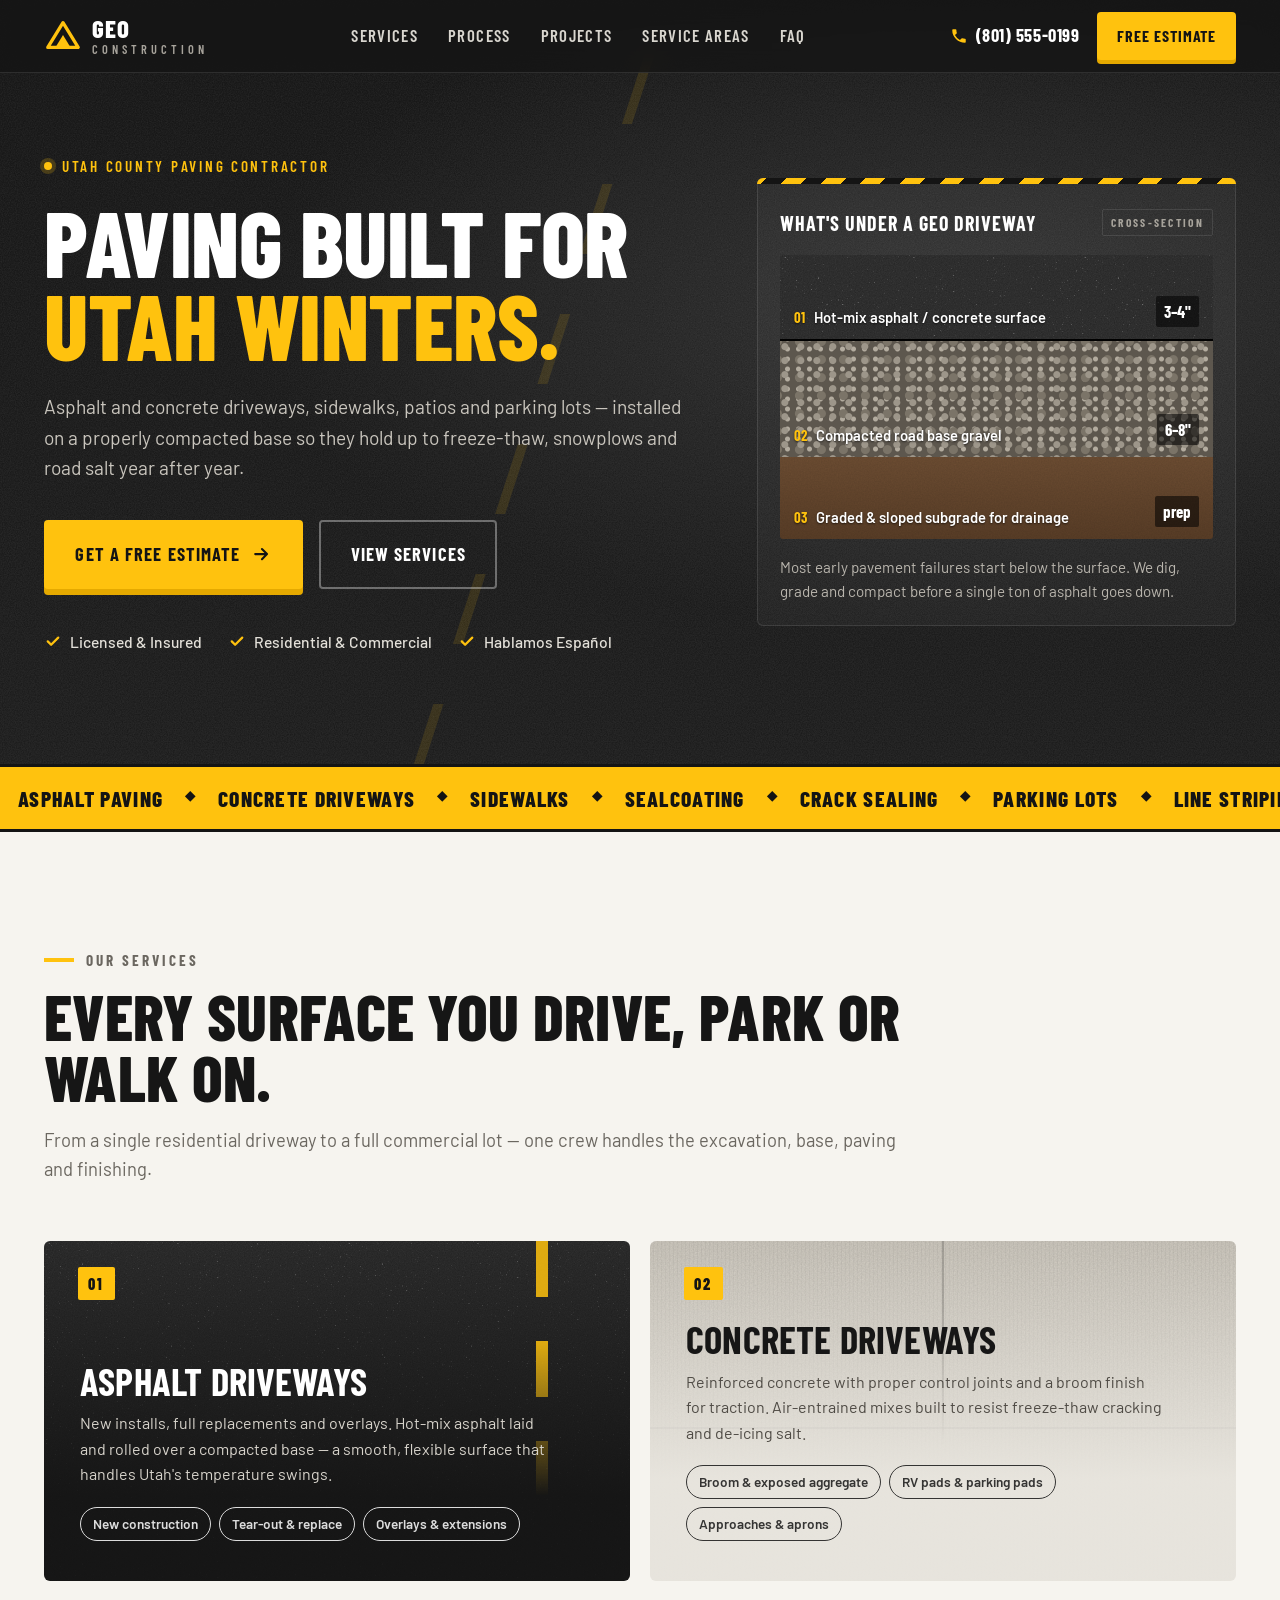
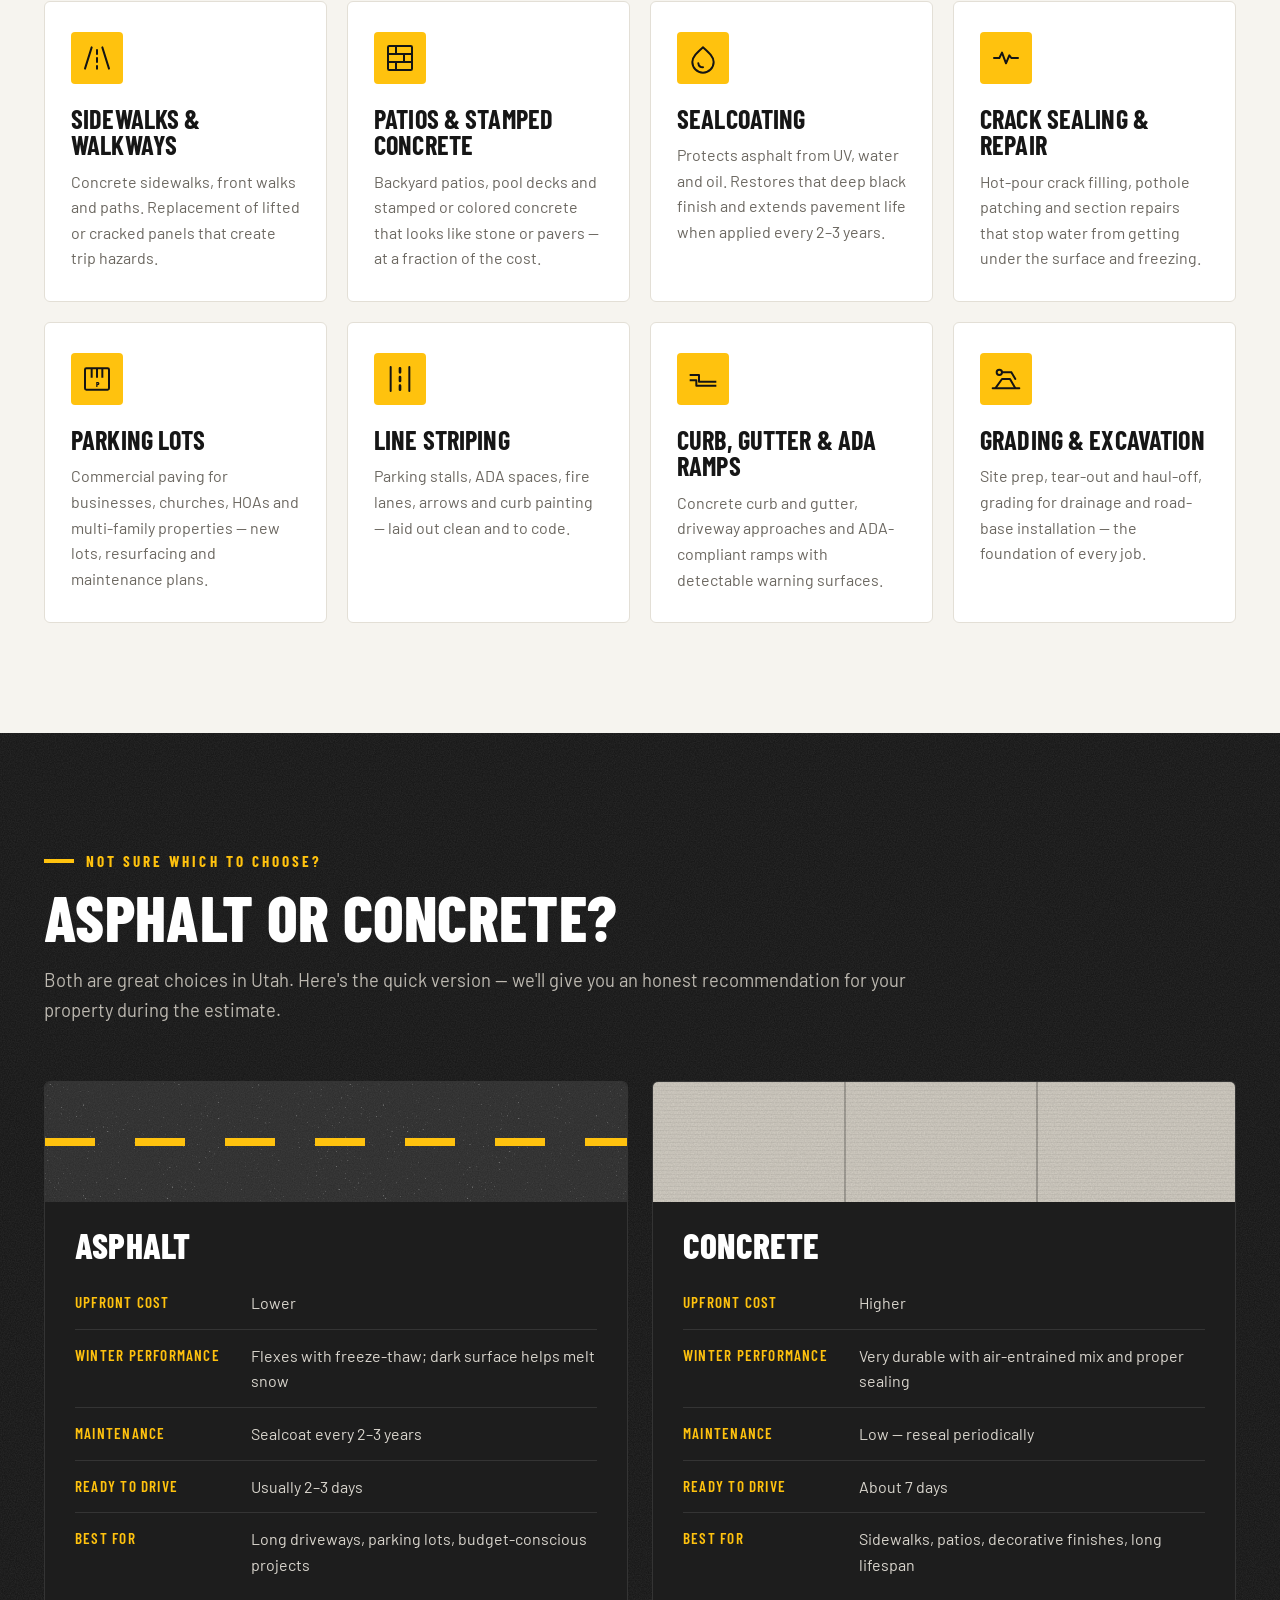
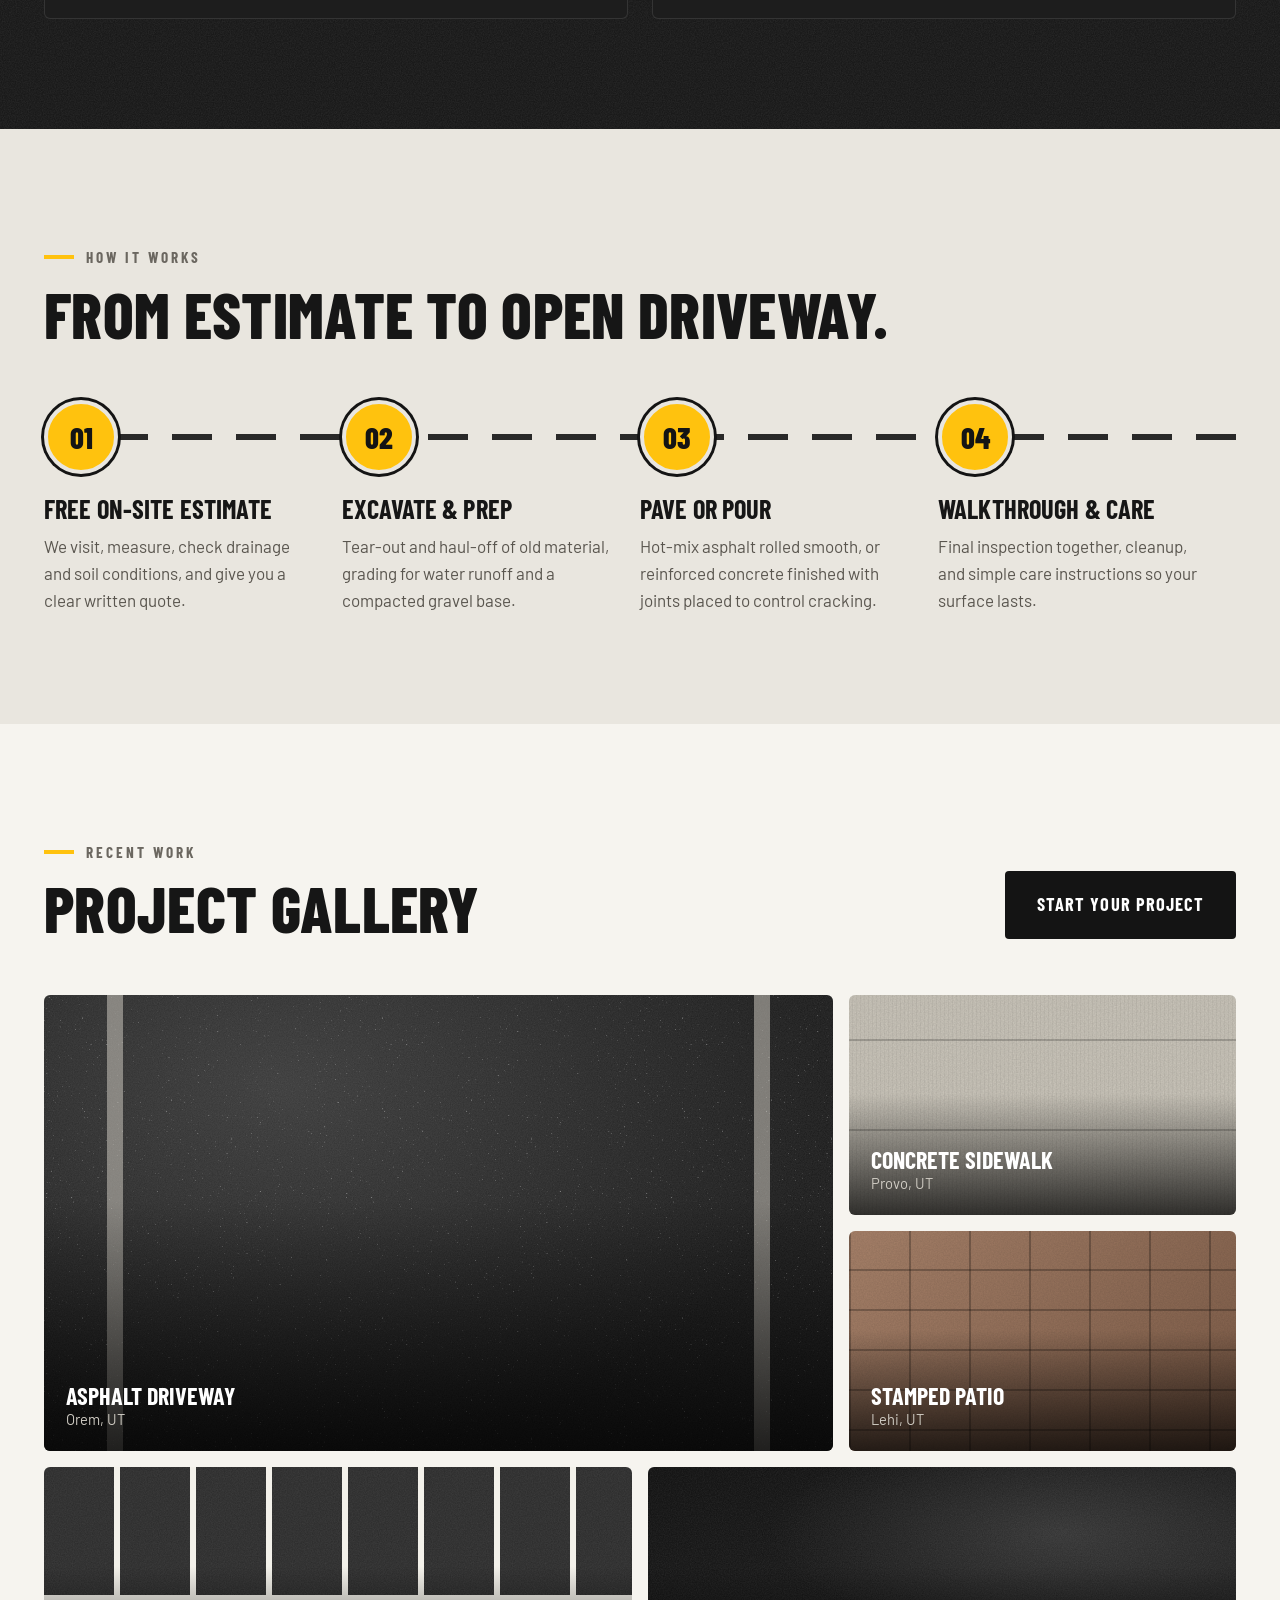
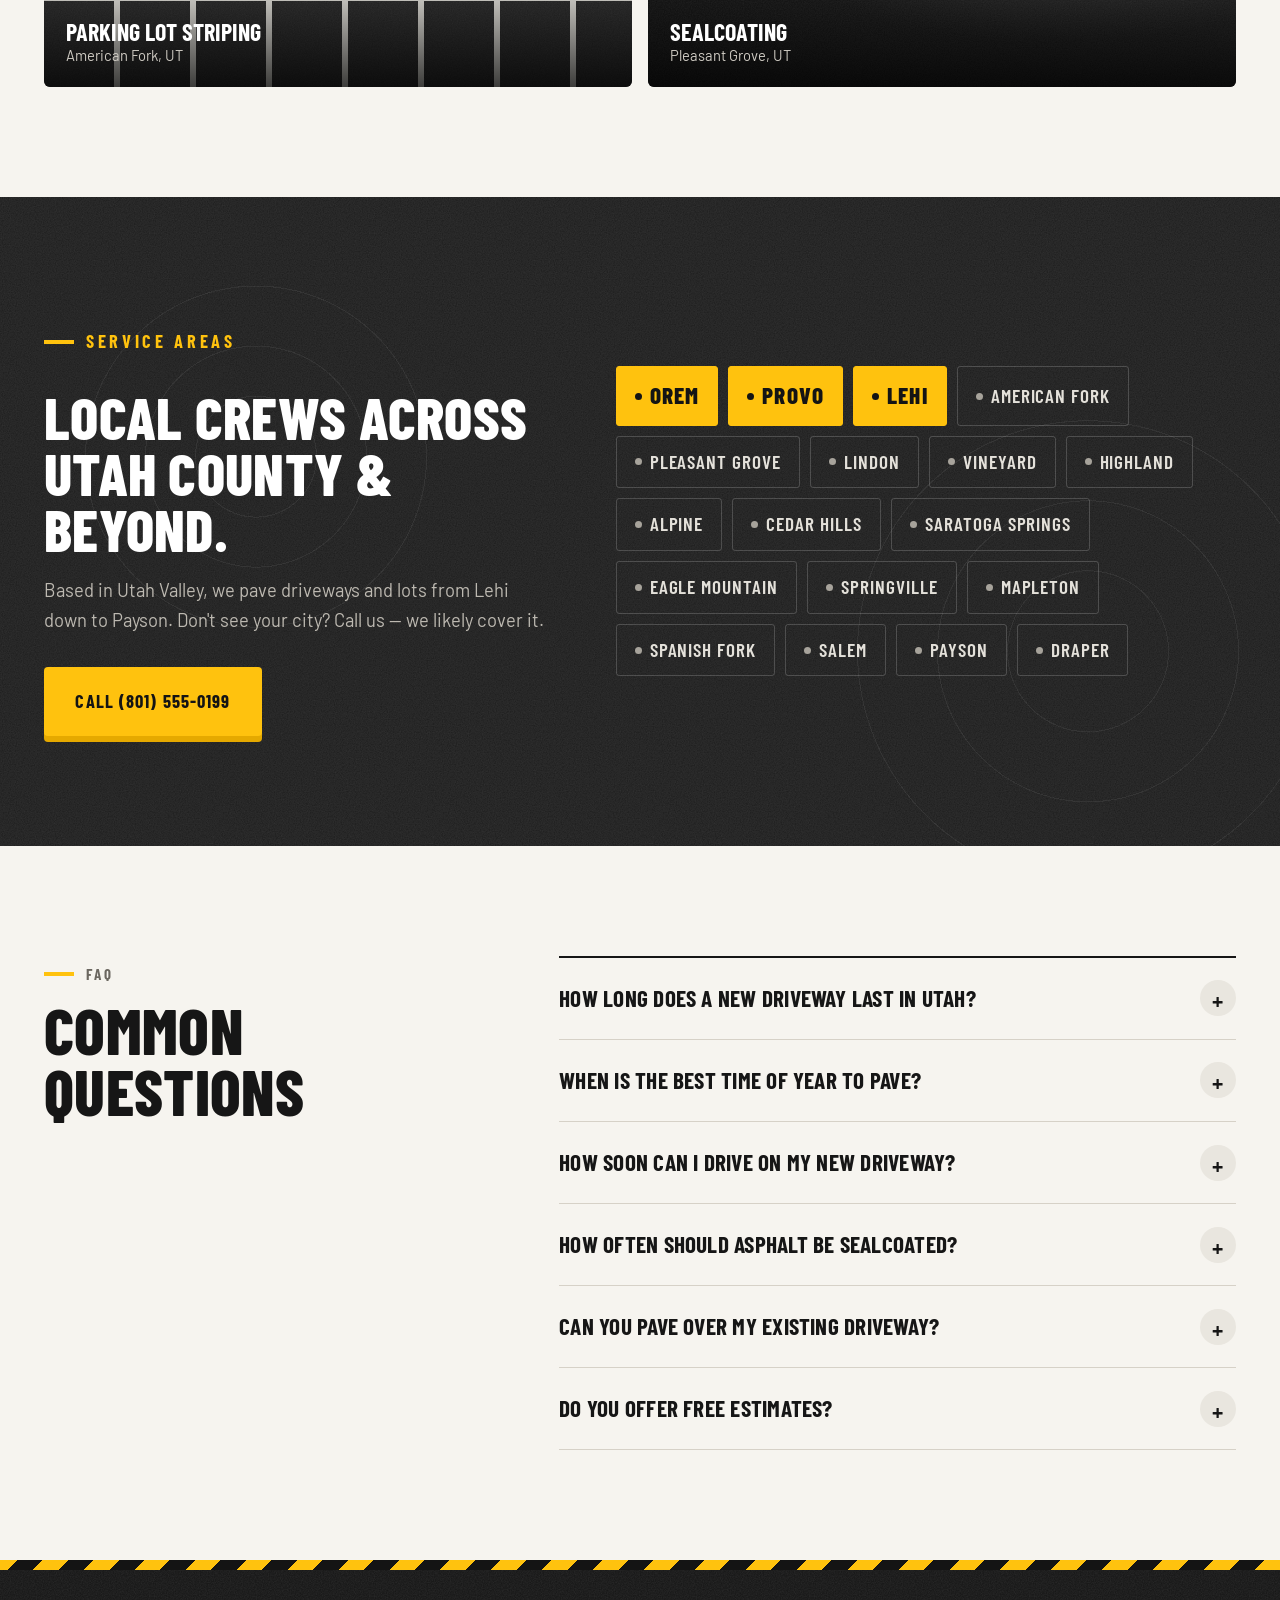
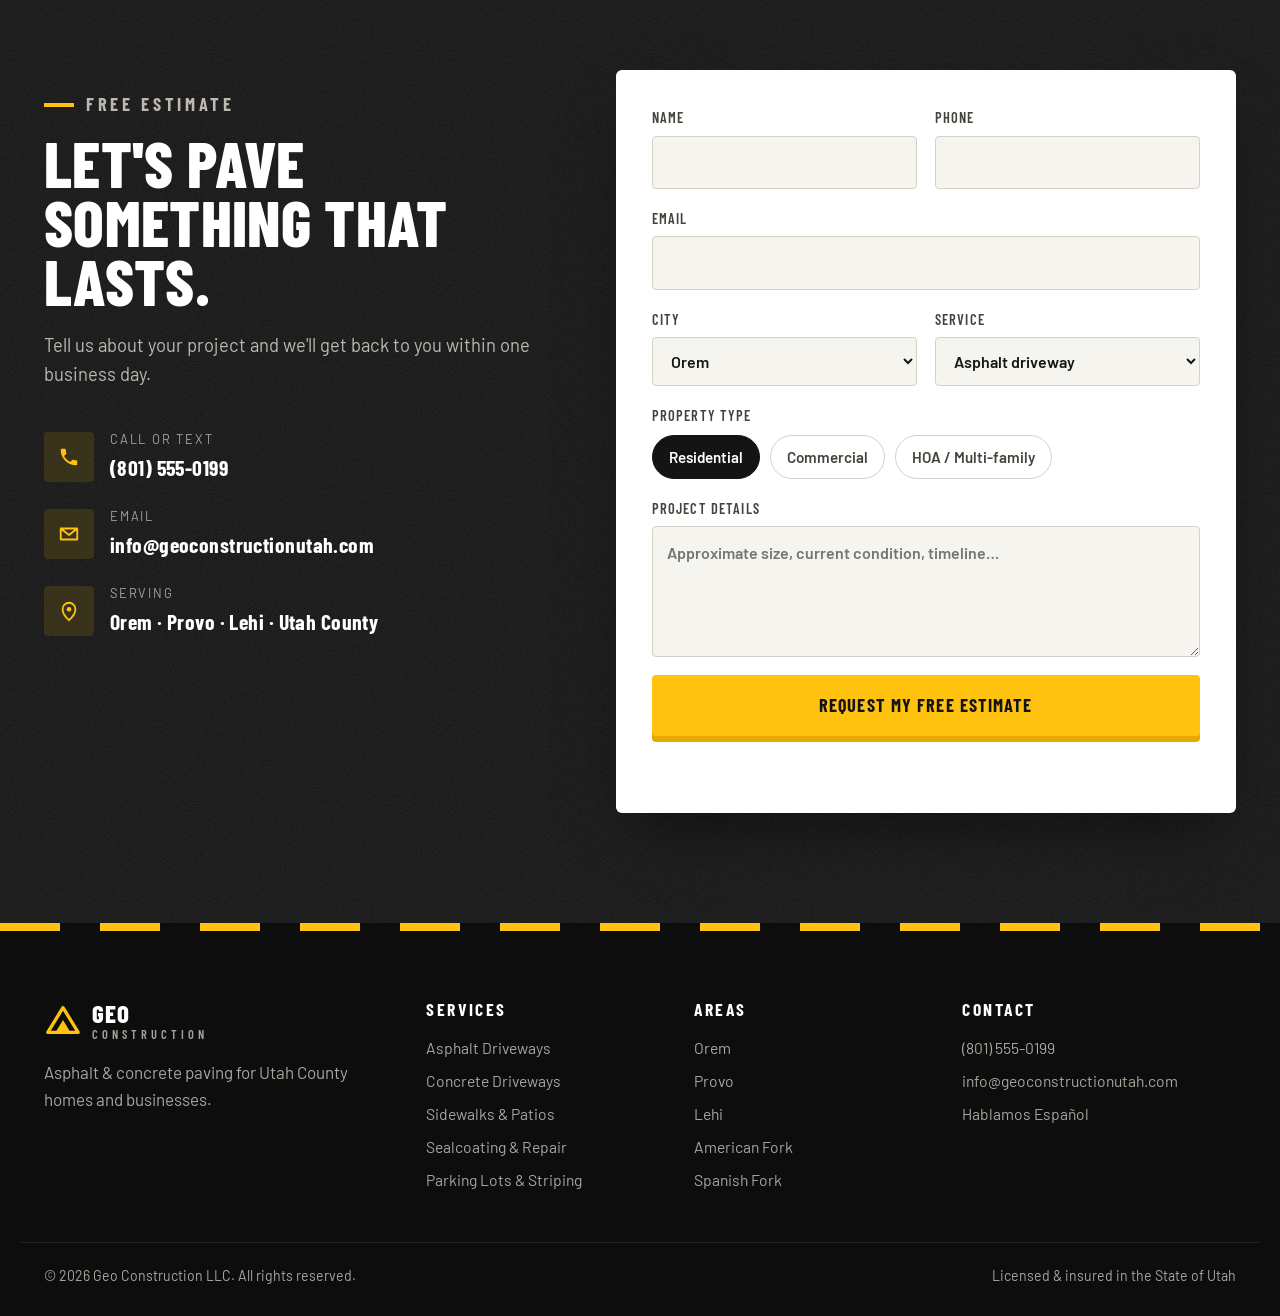
==== index.html @ 4426ba06 "Geo Construction LLC website Co-Authored-By: Claude Opus 5 <noreply@anthropic.com>" ====
<!DOCTYPE html>
<html lang="en">
<head>
  <meta charset="UTF-8">
  <meta name="viewport" content="width=device-width, initial-scale=1.0">
  <title>Geo Construction LLC | Asphalt & Concrete Paving in Orem, Provo & Lehi, Utah</title>
  <meta name="description" content="Geo Construction LLC — asphalt and concrete paving for driveways, sidewalks, patios, parking lots, sealcoating and repairs in Orem, Provo, Lehi and all of Utah County. Free estimates.">
  <link rel="preconnect" href="https://fonts.googleapis.com">
  <link rel="preconnect" href="https://fonts.gstatic.com" crossorigin>
  <link href="https://fonts.googleapis.com/css2?family=Barlow+Condensed:wght@600;700;800&family=Barlow:wght@400;500;600&display=swap" rel="stylesheet">
  <link rel="stylesheet" href="styles.css">
  <script type="application/ld+json">
  {
    "@context": "https://schema.org",
    "@type": "GeneralContractor",
    "name": "Geo Construction LLC",
    "description": "Asphalt and concrete paving contractor serving Utah County.",
    "telephone": "+1-801-555-0199",
    "areaServed": ["Orem, UT", "Provo, UT", "Lehi, UT", "American Fork, UT", "Pleasant Grove, UT", "Lindon, UT", "Springville, UT", "Spanish Fork, UT", "Saratoga Springs, UT", "Eagle Mountain, UT"],
    "address": { "@type": "PostalAddress", "addressRegion": "UT", "addressCountry": "US" }
  }
  </script>
</head>
<body>

  <!-- ============ HEADER ============ -->
  <header class="header" id="top">
    <div class="container header__inner">
      <a href="#top" class="logo" aria-label="Geo Construction LLC home">
        <span class="logo__mark" aria-hidden="true">
          <svg viewBox="0 0 40 40"><path d="M4 32 L20 6 L36 32 Z" fill="none" stroke="currentColor" stroke-width="3.5" stroke-linejoin="round"/><path d="M12 32 L20 19 L28 32" fill="currentColor"/></svg>
        </span>
        <span class="logo__text">GEO<span>CONSTRUCTION</span></span>
      </a>
      <nav class="nav" aria-label="Main">
        <ul class="nav__list" id="navList">
          <li><a href="#services">Services</a></li>
          <li><a href="#process">Process</a></li>
          <li><a href="#projects">Projects</a></li>
          <li><a href="#areas">Service Areas</a></li>
          <li><a href="#faq">FAQ</a></li>
        </ul>
      </nav>
      <div class="header__cta">
        <a href="tel:+18015550199" class="header__phone">
          <svg viewBox="0 0 24 24" aria-hidden="true"><path d="M6.6 10.8a15.1 15.1 0 0 0 6.6 6.6l2.2-2.2c.3-.3.7-.4 1-.2 1.1.4 2.3.6 3.6.6.6 0 1 .4 1 1V20c0 .6-.4 1-1 1A17 17 0 0 1 3 4c0-.6.4-1 1-1h3.5c.6 0 1 .4 1 1 0 1.3.2 2.5.6 3.6.1.3 0 .7-.2 1z" fill="currentColor"/></svg>
          (801) 555-0199
        </a>
        <a href="#quote" class="btn btn--yellow btn--sm">Free Estimate</a>
        <button class="nav__toggle" id="navToggle" aria-label="Open menu" aria-expanded="false"><span></span><span></span><span></span></button>
      </div>
    </div>
  </header>

  <main>
    <!-- ============ HERO ============ -->
    <section class="hero">
      <div class="hero__road" aria-hidden="true"><div class="hero__line"></div></div>
      <div class="container hero__inner">
        <div class="hero__copy">
          <p class="eyebrow"><span class="dot"></span> Utah County Paving Contractor</p>
          <h1 class="hero__title">Paving built for <span class="hl">Utah winters.</span></h1>
          <p class="hero__lead">Asphalt and concrete driveways, sidewalks, patios and parking lots — installed on a properly compacted base so they hold up to freeze-thaw, snowplows and road salt year after year.</p>
          <div class="hero__actions">
            <a href="#quote" class="btn btn--yellow">Get a Free Estimate
              <svg viewBox="0 0 24 24" aria-hidden="true"><path d="M5 12h14M13 6l6 6-6 6" fill="none" stroke="currentColor" stroke-width="2.5" stroke-linecap="round" stroke-linejoin="round"/></svg>
            </a>
            <a href="#services" class="btn btn--ghost">View Services</a>
          </div>
          <ul class="hero__badges">
            <li><svg viewBox="0 0 24 24" aria-hidden="true"><path d="M5 12.5l4.5 4.5L19 7.5" fill="none" stroke="currentColor" stroke-width="3" stroke-linecap="round" stroke-linejoin="round"/></svg>Licensed &amp; Insured</li>
            <li><svg viewBox="0 0 24 24" aria-hidden="true"><path d="M5 12.5l4.5 4.5L19 7.5" fill="none" stroke="currentColor" stroke-width="3" stroke-linecap="round" stroke-linejoin="round"/></svg>Residential &amp; Commercial</li>
            <li><svg viewBox="0 0 24 24" aria-hidden="true"><path d="M5 12.5l4.5 4.5L19 7.5" fill="none" stroke="currentColor" stroke-width="3" stroke-linecap="round" stroke-linejoin="round"/></svg>Hablamos Español</li>
          </ul>
        </div>

        <!-- Pavement cross-section -->
        <figure class="section-cut" aria-label="Cross-section of a properly built driveway">
          <figcaption class="section-cut__title">
            <span>What's under a Geo driveway</span>
            <span class="section-cut__tag">CROSS-SECTION</span>
          </figcaption>
          <div class="layers">
            <div class="layer layer--surface"><span class="layer__label"><b>01</b> Hot-mix asphalt / concrete surface</span><span class="layer__depth">3–4"</span></div>
            <div class="layer layer--base"><span class="layer__label"><b>02</b> Compacted road base gravel</span><span class="layer__depth">6–8"</span></div>
            <div class="layer layer--grade"><span class="layer__label"><b>03</b> Graded &amp; sloped subgrade for drainage</span><span class="layer__depth">prep</span></div>
          </div>
          <p class="section-cut__note">Most early pavement failures start below the surface. We dig, grade and compact before a single ton of asphalt goes down.</p>
        </figure>
      </div>
    </section>

    <!-- ============ HAZARD STRIP / MARQUEE ============ -->
    <div class="strip" aria-hidden="true">
      <div class="strip__track">
        <span>Asphalt Paving</span><i>◆</i><span>Concrete Driveways</span><i>◆</i><span>Sidewalks</span><i>◆</i><span>Sealcoating</span><i>◆</i><span>Crack Sealing</span><i>◆</i><span>Parking Lots</span><i>◆</i><span>Line Striping</span><i>◆</i><span>Curb &amp; Gutter</span><i>◆</i>
        <span>Asphalt Paving</span><i>◆</i><span>Concrete Driveways</span><i>◆</i><span>Sidewalks</span><i>◆</i><span>Sealcoating</span><i>◆</i><span>Crack Sealing</span><i>◆</i><span>Parking Lots</span><i>◆</i><span>Line Striping</span><i>◆</i><span>Curb &amp; Gutter</span><i>◆</i>
      </div>
    </div>

    <!-- ============ SERVICES ============ -->
    <section class="services" id="services">
      <div class="container">
        <div class="section-head">
          <p class="kicker">Our Services</p>
          <h2>Every surface you drive, park or walk on.</h2>
          <p class="section-head__sub">From a single residential driveway to a full commercial lot — one crew handles the excavation, base, paving and finishing.</p>
        </div>

        <div class="svc-grid">
          <article class="svc svc--feature svc--asphalt reveal">
            <div class="svc__num">01</div>
            <h3>Asphalt Driveways</h3>
            <p>New installs, full replacements and overlays. Hot-mix asphalt laid and rolled over a compacted base — a smooth, flexible surface that handles Utah's temperature swings.</p>
            <ul class="svc__list"><li>New construction</li><li>Tear-out &amp; replace</li><li>Overlays &amp; extensions</li></ul>
          </article>

          <article class="svc svc--feature svc--concrete reveal">
            <div class="svc__num">02</div>
            <h3>Concrete Driveways</h3>
            <p>Reinforced concrete with proper control joints and a broom finish for traction. Air-entrained mixes built to resist freeze-thaw cracking and de-icing salt.</p>
            <ul class="svc__list"><li>Broom &amp; exposed aggregate</li><li>RV pads &amp; parking pads</li><li>Approaches &amp; aprons</li></ul>
          </article>

          <article class="svc reveal">
            <div class="svc__icon"><svg viewBox="0 0 48 48" aria-hidden="true"><path d="M6 40 L16 8 M42 40 L32 8 M24 12v6 M24 24v6 M24 36v4" fill="none" stroke="currentColor" stroke-width="3" stroke-linecap="round"/></svg></div>
            <h3>Sidewalks &amp; Walkways</h3>
            <p>Concrete sidewalks, front walks and paths. Replacement of lifted or cracked panels that create trip hazards.</p>
          </article>

          <article class="svc reveal">
            <div class="svc__icon"><svg viewBox="0 0 48 48" aria-hidden="true"><rect x="6" y="6" width="36" height="36" rx="2" fill="none" stroke="currentColor" stroke-width="3"/><path d="M6 18h36M6 30h36M18 6v12M30 18v12M18 30v12" fill="none" stroke="currentColor" stroke-width="3"/></svg></div>
            <h3>Patios &amp; Stamped Concrete</h3>
            <p>Backyard patios, pool decks and stamped or colored concrete that looks like stone or pavers — at a fraction of the cost.</p>
          </article>

          <article class="svc reveal">
            <div class="svc__icon"><svg viewBox="0 0 48 48" aria-hidden="true"><path d="M8 30c0-8 7-14 16-22 9 8 16 14 16 22a16 16 0 0 1-32 0z" fill="none" stroke="currentColor" stroke-width="3" stroke-linejoin="round"/><path d="M17 32a7 7 0 0 0 7 6" fill="none" stroke="currentColor" stroke-width="3" stroke-linecap="round"/></svg></div>
            <h3>Sealcoating</h3>
            <p>Protects asphalt from UV, water and oil. Restores that deep black finish and extends pavement life when applied every 2–3 years.</p>
          </article>

          <article class="svc reveal">
            <div class="svc__icon"><svg viewBox="0 0 48 48" aria-hidden="true"><path d="M6 24h8l4-8 6 16 5-12 3 4h10" fill="none" stroke="currentColor" stroke-width="3" stroke-linecap="round" stroke-linejoin="round"/></svg></div>
            <h3>Crack Sealing &amp; Repair</h3>
            <p>Hot-pour crack filling, pothole patching and section repairs that stop water from getting under the surface and freezing.</p>
          </article>

          <article class="svc reveal">
            <div class="svc__icon"><svg viewBox="0 0 48 48" aria-hidden="true"><rect x="6" y="8" width="36" height="32" rx="2" fill="none" stroke="currentColor" stroke-width="3"/><path d="M16 8v14M24 8v14M32 8v14" fill="none" stroke="currentColor" stroke-width="3"/><text x="24" y="36" text-anchor="middle" font-size="11" font-weight="800" fill="currentColor" font-family="Barlow Condensed, sans-serif">P</text></svg></div>
            <h3>Parking Lots</h3>
            <p>Commercial paving for businesses, churches, HOAs and multi-family properties — new lots, resurfacing and maintenance plans.</p>
          </article>

          <article class="svc reveal">
            <div class="svc__icon"><svg viewBox="0 0 48 48" aria-hidden="true"><path d="M10 6v36M38 6v36" fill="none" stroke="currentColor" stroke-width="3" stroke-linecap="round"/><path d="M24 8v6M24 21v6M24 34v6" fill="none" stroke="currentColor" stroke-width="4" stroke-linecap="round"/></svg></div>
            <h3>Line Striping</h3>
            <p>Parking stalls, ADA spaces, fire lanes, arrows and curb painting — laid out clean and to code.</p>
          </article>

          <article class="svc reveal">
            <div class="svc__icon"><svg viewBox="0 0 48 48" aria-hidden="true"><path d="M4 18h14v10h26" fill="none" stroke="currentColor" stroke-width="3" stroke-linejoin="round"/><path d="M4 26h10v8h30" fill="none" stroke="currentColor" stroke-width="3" stroke-linejoin="round"/></svg></div>
            <h3>Curb, Gutter &amp; ADA Ramps</h3>
            <p>Concrete curb and gutter, driveway approaches and ADA-compliant ramps with detectable warning surfaces.</p>
          </article>

          <article class="svc reveal">
            <div class="svc__icon"><svg viewBox="0 0 48 48" aria-hidden="true"><path d="M4 38h40" fill="none" stroke="currentColor" stroke-width="3" stroke-linecap="round"/><path d="M8 38l10-14h12l8 14" fill="none" stroke="currentColor" stroke-width="3" stroke-linejoin="round"/><circle cx="14" cy="14" r="4" fill="none" stroke="currentColor" stroke-width="3"/><path d="M18 14h14l6 10" fill="none" stroke="currentColor" stroke-width="3" stroke-linecap="round"/></svg></div>
            <h3>Grading &amp; Excavation</h3>
            <p>Site prep, tear-out and haul-off, grading for drainage and road-base installation — the foundation of every job.</p>
          </article>
        </div>
      </div>
    </section>

    <!-- ============ ASPHALT VS CONCRETE ============ -->
    <section class="compare">
      <div class="container">
        <div class="section-head section-head--light">
          <p class="kicker">Not sure which to choose?</p>
          <h2>Asphalt or concrete?</h2>
          <p class="section-head__sub">Both are great choices in Utah. Here's the quick version — we'll give you an honest recommendation for your property during the estimate.</p>
        </div>
        <div class="compare__grid">
          <div class="compare__card compare__card--asphalt reveal">
            <div class="compare__swatch"></div>
            <h3>Asphalt</h3>
            <dl>
              <div><dt>Upfront cost</dt><dd>Lower</dd></div>
              <div><dt>Winter performance</dt><dd>Flexes with freeze-thaw; dark surface helps melt snow</dd></div>
              <div><dt>Maintenance</dt><dd>Sealcoat every 2–3 years</dd></div>
              <div><dt>Ready to drive</dt><dd>Usually 2–3 days</dd></div>
              <div><dt>Best for</dt><dd>Long driveways, parking lots, budget-conscious projects</dd></div>
            </dl>
          </div>
          <div class="compare__card compare__card--concrete reveal">
            <div class="compare__swatch"></div>
            <h3>Concrete</h3>
            <dl>
              <div><dt>Upfront cost</dt><dd>Higher</dd></div>
              <div><dt>Winter performance</dt><dd>Very durable with air-entrained mix and proper sealing</dd></div>
              <div><dt>Maintenance</dt><dd>Low — reseal periodically</dd></div>
              <div><dt>Ready to drive</dt><dd>About 7 days</dd></div>
              <div><dt>Best for</dt><dd>Sidewalks, patios, decorative finishes, long lifespan</dd></div>
            </dl>
          </div>
        </div>
      </div>
    </section>

    <!-- ============ PROCESS ============ -->
    <section class="process" id="process">
      <div class="container">
        <div class="section-head">
          <p class="kicker">How it works</p>
          <h2>From estimate to open driveway.</h2>
        </div>
        <ol class="steps">
          <li class="step reveal">
            <span class="step__n">01</span>
            <h3>Free On-Site Estimate</h3>
            <p>We visit, measure, check drainage and soil conditions, and give you a clear written quote.</p>
          </li>
          <li class="step reveal">
            <span class="step__n">02</span>
            <h3>Excavate &amp; Prep</h3>
            <p>Tear-out and haul-off of old material, grading for water runoff and a compacted gravel base.</p>
          </li>
          <li class="step reveal">
            <span class="step__n">03</span>
            <h3>Pave or Pour</h3>
            <p>Hot-mix asphalt rolled smooth, or reinforced concrete finished with joints placed to control cracking.</p>
          </li>
          <li class="step reveal">
            <span class="step__n">04</span>
            <h3>Walkthrough &amp; Care</h3>
            <p>Final inspection together, cleanup, and simple care instructions so your surface lasts.</p>
          </li>
        </ol>
      </div>
    </section>

    <!-- ============ PROJECTS ============ -->
    <section class="projects" id="projects">
      <div class="container">
        <div class="section-head section-head--row">
          <div>
            <p class="kicker">Recent work</p>
            <h2>Project gallery</h2>
          </div>
          <a href="#quote" class="btn btn--dark">Start your project</a>
        </div>
        <!-- Replace each .tile background with a real project photo: style="background-image:url('img/project-1.jpg')" -->
        <div class="gallery">
          <figure class="tile tile--a reveal"><figcaption><span>Asphalt Driveway</span>Orem, UT</figcaption></figure>
          <figure class="tile tile--b reveal"><figcaption><span>Concrete Sidewalk</span>Provo, UT</figcaption></figure>
          <figure class="tile tile--c reveal"><figcaption><span>Stamped Patio</span>Lehi, UT</figcaption></figure>
          <figure class="tile tile--d reveal"><figcaption><span>Parking Lot Striping</span>American Fork, UT</figcaption></figure>
          <figure class="tile tile--e reveal"><figcaption><span>Sealcoating</span>Pleasant Grove, UT</figcaption></figure>
        </div>
      </div>
    </section>

    <!-- ============ SERVICE AREAS ============ -->
    <section class="areas" id="areas">
      <div class="container areas__inner">
        <div class="areas__copy">
          <p class="kicker">Service Areas</p>
          <h2>Local crews across Utah County &amp; beyond.</h2>
          <p>Based in Utah Valley, we pave driveways and lots from Lehi down to Payson. Don't see your city? Call us — we likely cover it.</p>
          <a href="tel:+18015550199" class="btn btn--yellow">Call (801) 555-0199</a>
        </div>
        <ul class="areas__list">
          <li class="is-main">Orem</li>
          <li class="is-main">Provo</li>
          <li class="is-main">Lehi</li>
          <li>American Fork</li>
          <li>Pleasant Grove</li>
          <li>Lindon</li>
          <li>Vineyard</li>
          <li>Highland</li>
          <li>Alpine</li>
          <li>Cedar Hills</li>
          <li>Saratoga Springs</li>
          <li>Eagle Mountain</li>
          <li>Springville</li>
          <li>Mapleton</li>
          <li>Spanish Fork</li>
          <li>Salem</li>
          <li>Payson</li>
          <li>Draper</li>
        </ul>
      </div>
    </section>

    <!-- ============ FAQ ============ -->
    <section class="faq" id="faq">
      <div class="container faq__inner">
        <div class="section-head">
          <p class="kicker">FAQ</p>
          <h2>Common questions</h2>
        </div>
        <div class="faq__list">
          <details class="qa">
            <summary>How long does a new driveway last in Utah?</summary>
            <p>With a properly compacted base and regular maintenance, an asphalt driveway typically lasts 15–20+ years and a concrete driveway 25–30+ years. Drainage and base prep make the biggest difference.</p>
          </details>
          <details class="qa">
            <summary>When is the best time of year to pave?</summary>
            <p>Asphalt and concrete are best installed when temperatures are consistently above about 50°F — generally spring through fall in Utah County. Repairs and estimates can be scheduled year-round.</p>
          </details>
          <details class="qa">
            <summary>How soon can I drive on my new driveway?</summary>
            <p>Asphalt is usually ready for cars in 2–3 days (longer in hot weather). Concrete needs about 7 days before vehicle traffic; foot traffic is fine after 24–48 hours.</p>
          </details>
          <details class="qa">
            <summary>How often should asphalt be sealcoated?</summary>
            <p>Every 2–3 years. Wait at least 6–12 months after a new install so the asphalt can cure, then sealcoat to protect it from UV, water and oil.</p>
          </details>
          <details class="qa">
            <summary>Can you pave over my existing driveway?</summary>
            <p>Sometimes. If the base is solid and damage is only on the surface, an overlay can save money. If there's heaving, sinking or widespread cracking, a full tear-out and replacement is the right call — we'll tell you honestly which one you need.</p>
          </details>
          <details class="qa">
            <summary>Do you offer free estimates?</summary>
            <p>Yes. We come to your property, measure the area and give you a written estimate at no cost. ¡También atendemos en español!</p>
          </details>
        </div>
      </div>
    </section>

    <!-- ============ QUOTE ============ -->
    <section class="quote" id="quote">
      <div class="container quote__inner">
        <div class="quote__copy">
          <p class="kicker kicker--yellow">Free Estimate</p>
          <h2>Let's pave something that lasts.</h2>
          <p>Tell us about your project and we'll get back to you within one business day.</p>
          <ul class="contact">
            <li>
              <span class="contact__ico"><svg viewBox="0 0 24 24" aria-hidden="true"><path d="M6.6 10.8a15.1 15.1 0 0 0 6.6 6.6l2.2-2.2c.3-.3.7-.4 1-.2 1.1.4 2.3.6 3.6.6.6 0 1 .4 1 1V20c0 .6-.4 1-1 1A17 17 0 0 1 3 4c0-.6.4-1 1-1h3.5c.6 0 1 .4 1 1 0 1.3.2 2.5.6 3.6.1.3 0 .7-.2 1z" fill="currentColor"/></svg></span>
              <div><small>Call or text</small><a href="tel:+18015550199">(801) 555-0199</a></div>
            </li>
            <li>
              <span class="contact__ico"><svg viewBox="0 0 24 24" aria-hidden="true"><path d="M3 6h18v12H3z M3 6l9 7 9-7" fill="none" stroke="currentColor" stroke-width="2" stroke-linejoin="round"/></svg></span>
              <div><small>Email</small><a href="mailto:info@geoconstructionutah.com">info@geoconstructionutah.com</a></div>
            </li>
            <li>
              <span class="contact__ico"><svg viewBox="0 0 24 24" aria-hidden="true"><path d="M12 22s7-6.2 7-12a7 7 0 0 0-14 0c0 5.8 7 12 7 12z" fill="none" stroke="currentColor" stroke-width="2"/><circle cx="12" cy="10" r="2.5" fill="currentColor"/></svg></span>
              <div><small>Serving</small><span>Orem · Provo · Lehi · Utah County</span></div>
            </li>
          </ul>
        </div>

        <form class="form" id="quoteForm" novalidate>
          <div class="form__row">
            <label>Name<input type="text" name="name" required autocomplete="name"></label>
            <label>Phone<input type="tel" name="phone" required autocomplete="tel"></label>
          </div>
          <label>Email<input type="email" name="email" autocomplete="email"></label>
          <div class="form__row">
            <label>City
              <select name="city">
                <option>Orem</option><option>Provo</option><option>Lehi</option><option>American Fork</option><option>Pleasant Grove</option><option>Springville</option><option>Spanish Fork</option><option>Saratoga Springs</option><option>Other</option>
              </select>
            </label>
            <label>Service
              <select name="service">
                <option>Asphalt driveway</option><option>Concrete driveway</option><option>Sidewalk / walkway</option><option>Patio / stamped concrete</option><option>Sealcoating</option><option>Crack sealing / repair</option><option>Parking lot</option><option>Line striping</option><option>Curb &amp; gutter</option><option>Other</option>
              </select>
            </label>
          </div>
          <fieldset class="chips">
            <legend>Property type</legend>
            <label class="chip"><input type="radio" name="type" value="Residential" checked><span>Residential</span></label>
            <label class="chip"><input type="radio" name="type" value="Commercial"><span>Commercial</span></label>
            <label class="chip"><input type="radio" name="type" value="HOA / Multi-family"><span>HOA / Multi-family</span></label>
          </fieldset>
          <label>Project details<textarea name="details" rows="4" placeholder="Approximate size, current condition, timeline…"></textarea></label>
          <button type="submit" class="btn btn--yellow btn--block">Request My Free Estimate</button>
          <p class="form__status" id="formStatus" role="status" aria-live="polite"></p>
        </form>
      </div>
    </section>
  </main>

  <!-- ============ FOOTER ============ -->
  <footer class="footer">
    <div class="footer__stripe" aria-hidden="true"></div>
    <div class="container footer__inner">
      <div>
        <a href="#top" class="logo logo--footer">
          <span class="logo__mark" aria-hidden="true"><svg viewBox="0 0 40 40"><path d="M4 32 L20 6 L36 32 Z" fill="none" stroke="currentColor" stroke-width="3.5" stroke-linejoin="round"/><path d="M12 32 L20 19 L28 32" fill="currentColor"/></svg></span>
          <span class="logo__text">GEO<span>CONSTRUCTION</span></span>
        </a>
        <p class="footer__tag">Asphalt &amp; concrete paving for Utah County homes and businesses.</p>
      </div>
      <div>
        <h4>Services</h4>
        <ul><li>Asphalt Driveways</li><li>Concrete Driveways</li><li>Sidewalks &amp; Patios</li><li>Sealcoating &amp; Repair</li><li>Parking Lots &amp; Striping</li></ul>
      </div>
      <div>
        <h4>Areas</h4>
        <ul><li>Orem</li><li>Provo</li><li>Lehi</li><li>American Fork</li><li>Spanish Fork</li></ul>
      </div>
      <div>
        <h4>Contact</h4>
        <ul><li><a href="tel:+18015550199">(801) 555-0199</a></li><li><a href="mailto:info@geoconstructionutah.com">info@geoconstructionutah.com</a></li><li>Hablamos Español</li></ul>
      </div>
    </div>
    <div class="container footer__bottom">
      <span>© <span id="year"></span> Geo Construction LLC. All rights reserved.</span>
      <span>Licensed &amp; insured in the State of Utah</span>
    </div>
  </footer>

  <a href="tel:+18015550199" class="call-fab" aria-label="Call Geo Construction">
    <svg viewBox="0 0 24 24" aria-hidden="true"><path d="M6.6 10.8a15.1 15.1 0 0 0 6.6 6.6l2.2-2.2c.3-.3.7-.4 1-.2 1.1.4 2.3.6 3.6.6.6 0 1 .4 1 1V20c0 .6-.4 1-1 1A17 17 0 0 1 3 4c0-.6.4-1 1-1h3.5c.6 0 1 .4 1 1 0 1.3.2 2.5.6 3.6.1.3 0 .7-.2 1z" fill="currentColor"/></svg>
  </a>

  <script src="script.js"></script>
</body>
</html>
---- styles.css ----
/* =========================================================
   Geo Construction LLC — styles
   Palette: asphalt black, road-marking yellow, concrete gray
   ========================================================= */
:root {
  --asphalt: #141414;
  --asphalt-2: #1d1d1d;
  --asphalt-3: #2a2a2a;
  --yellow: #ffc20e;
  --yellow-dk: #e5a900;
  --concrete: #e9e6df;
  --concrete-2: #d8d4cb;
  --paper: #f6f4ef;
  --ink: #161616;
  --muted: #6b6760;
  --muted-lt: #a7a39b;
  --line: rgba(255,255,255,.1);

  --f-display: "Barlow Condensed", "Arial Narrow", Impact, sans-serif;
  --f-body: "Barlow", system-ui, -apple-system, "Segoe UI", sans-serif;

  --radius: 4px;
  --maxw: 1240px;
  --ease: cubic-bezier(.2,.7,.2,1);

  --noise: url("data:image/svg+xml;utf8,<svg xmlns='http://www.w3.org/2000/svg' width='220' height='220'><filter id='n'><feTurbulence type='fractalNoise' baseFrequency='.85' numOctaves='3' stitchTiles='stitch'/><feColorMatrix values='0 0 0 0 1  0 0 0 0 1  0 0 0 0 1  0 0 0 .09 0'/></filter><rect width='100%' height='100%' filter='url(%23n)'/></svg>");
  --noise-coarse: url("data:image/svg+xml;utf8,<svg xmlns='http://www.w3.org/2000/svg' width='300' height='300'><filter id='n'><feTurbulence type='turbulence' baseFrequency='.45' numOctaves='2' stitchTiles='stitch'/><feColorMatrix values='0 0 0 0 .6  0 0 0 0 .6  0 0 0 0 .6  0 0 0 1.6 -.9'/></filter><rect width='100%' height='100%' filter='url(%23n)'/></svg>");
  --noise-dark: url("data:image/svg+xml;utf8,<svg xmlns='http://www.w3.org/2000/svg' width='220' height='220'><filter id='n'><feTurbulence type='fractalNoise' baseFrequency='.7' numOctaves='3' stitchTiles='stitch'/><feColorMatrix values='0 0 0 0 0  0 0 0 0 0  0 0 0 0 0  0 0 0 .12 0'/></filter><rect width='100%' height='100%' filter='url(%23n)'/></svg>");
}

*, *::before, *::after { box-sizing: border-box; }
html { scroll-behavior: smooth; scroll-padding-top: 80px; }
body {
  margin: 0;
  font-family: var(--f-body);
  font-size: 17px;
  line-height: 1.6;
  color: var(--ink);
  background: var(--paper);
  -webkit-font-smoothing: antialiased;
}
img, svg { display: block; max-width: 100%; }
a { color: inherit; text-decoration: none; }
h1, h2, h3, h4 { font-family: var(--f-display); line-height: 1; margin: 0; letter-spacing: .005em; }
p { margin: 0; }
ul, ol { margin: 0; padding: 0; list-style: none; }

.container { width: 100%; max-width: var(--maxw); margin: 0 auto; padding: 0 24px; }

/* ---------- Buttons ---------- */
.btn {
  display: inline-flex; align-items: center; justify-content: center; gap: .6em;
  font-family: var(--f-display); font-weight: 700; font-size: 1.15rem;
  text-transform: uppercase; letter-spacing: .06em;
  padding: .95em 1.6em; border-radius: var(--radius);
  border: 2px solid transparent; cursor: pointer;
  transition: transform .2s var(--ease), background .2s, color .2s, border-color .2s, box-shadow .2s;
}
.btn svg { width: 1.1em; height: 1.1em; transition: transform .2s var(--ease); }
.btn:hover svg { transform: translateX(4px); }
.btn:active { transform: translateY(1px) scale(.98); }
.btn--yellow { background: var(--yellow); color: var(--asphalt); box-shadow: 0 6px 0 var(--yellow-dk); }
.btn--yellow:hover { background: #ffcd38; }
.btn--yellow:active { box-shadow: 0 2px 0 var(--yellow-dk); transform: translateY(4px); }
.btn--ghost { border-color: rgba(255,255,255,.35); color: #fff; }
.btn--ghost:hover { border-color: #fff; background: rgba(255,255,255,.06); }
.btn--dark { background: var(--asphalt); color: #fff; }
.btn--dark:hover { background: var(--asphalt-3); }
.btn--sm { font-size: 1rem; padding: .6em 1.1em; box-shadow: 0 4px 0 var(--yellow-dk); }
.btn--block { width: 100%; }

/* ---------- Header ---------- */
.header {
  position: fixed; inset: 0 0 auto 0; z-index: 50;
  background: rgba(20,20,20,.72);
  backdrop-filter: blur(12px); -webkit-backdrop-filter: blur(12px);
  border-bottom: 1px solid var(--line);
  transition: background .3s;
}
.header.is-scrolled { background: rgba(20,20,20,.96); }
.header__inner { display: flex; align-items: center; justify-content: space-between; height: 72px; gap: 24px; }

.logo { display: flex; align-items: center; gap: 10px; color: #fff; }
.logo__mark { width: 38px; height: 38px; color: var(--yellow); }
.logo__text { font-family: var(--f-display); font-weight: 800; font-size: 1.55rem; letter-spacing: .04em; line-height: 1; display: flex; flex-direction: column; }
.logo__text span { font-size: .5em; font-weight: 600; letter-spacing: .32em; color: var(--muted-lt); margin-top: 2px; }

.nav__list { display: flex; gap: 30px; }
.nav__list a {
  font-family: var(--f-display); font-weight: 600; font-size: 1.05rem; text-transform: uppercase; letter-spacing: .08em;
  color: #d9d6cf; position: relative; padding: 6px 0;
}
.nav__list a::after {
  content: ""; position: absolute; left: 0; bottom: 0; height: 2px; width: 100%;
  background: var(--yellow); transform: scaleX(0); transform-origin: left; transition: transform .25s var(--ease);
}
.nav__list a:hover { color: #fff; }
.nav__list a:hover::after { transform: scaleX(1); }

.header__cta { display: flex; align-items: center; gap: 18px; }
.header__phone { display: flex; align-items: center; gap: 8px; color: #fff; font-family: var(--f-display); font-weight: 700; font-size: 1.15rem; letter-spacing: .03em; }
.header__phone svg { width: 18px; height: 18px; color: var(--yellow); }

.nav__toggle { display: none; background: none; border: 0; width: 44px; height: 44px; padding: 10px; cursor: pointer; }
.nav__toggle span { display: block; height: 2px; background: #fff; margin: 6px 0; transition: transform .25s, opacity .25s; }
.nav__toggle[aria-expanded="true"] span:nth-child(1) { transform: translateY(8px) rotate(45deg); }
.nav__toggle[aria-expanded="true"] span:nth-child(2) { opacity: 0; }
.nav__toggle[aria-expanded="true"] span:nth-child(3) { transform: translateY(-8px) rotate(-45deg); }

/* ---------- Hero ---------- */
.hero {
  position: relative; overflow: hidden; color: #fff;
  background:
    var(--noise),
    radial-gradient(ellipse 80% 60% at 75% 40%, #2b2b2b 0%, transparent 70%),
    linear-gradient(180deg, #111 0%, #181818 100%);
  padding: 150px 0 110px;
}
.hero__road { position: absolute; left: 0; right: 0; bottom: 0; height: 100%; pointer-events: none; }
.hero__line {
  position: absolute; left: 42%; top: -10%; bottom: -10%; width: 10px;
  background: repeating-linear-gradient(180deg, var(--yellow) 0 70px, transparent 70px 130px);
  opacity: .12; transform: skewX(-18deg);
  animation: roadmove 3s linear infinite;
}
@keyframes roadmove { to { background-position: 0 130px; } }

.hero__inner { position: relative; display: grid; grid-template-columns: 1.15fr .85fr; gap: 64px; align-items: center; }

.eyebrow {
  display: inline-flex; align-items: center; gap: 10px;
  font-family: var(--f-display); font-weight: 600; text-transform: uppercase; letter-spacing: .18em; font-size: .95rem;
  color: var(--yellow); margin-bottom: 22px;
}
.dot { width: 8px; height: 8px; background: var(--yellow); border-radius: 50%; box-shadow: 0 0 0 4px rgba(255,194,14,.2); }

.hero__title { font-size: clamp(3.2rem, 7.2vw, 6.4rem); font-weight: 800; text-transform: uppercase; line-height: .9; letter-spacing: -.005em; }
.hl { color: var(--yellow); display: inline-block; position: relative; }
.hero__lead { margin-top: 26px; font-size: 1.2rem; color: #c9c5bd; max-width: 34em; }
.hero__actions { display: flex; flex-wrap: wrap; gap: 16px; margin-top: 36px; }
.hero__badges { display: flex; flex-wrap: wrap; gap: 10px 26px; margin-top: 40px; }
.hero__badges li { display: flex; align-items: center; gap: 8px; font-weight: 500; color: #e3e0d9; font-size: .98rem; }
.hero__badges svg { width: 18px; height: 18px; color: var(--yellow); }

/* Cross-section */
.section-cut {
  margin: 0; background: rgba(255,255,255,.035); border: 1px solid var(--line);
  border-radius: 6px; padding: 22px; position: relative;
}
.section-cut::before {
  content: ""; position: absolute; inset: -1px -1px auto -1px; height: 6px; border-radius: 6px 6px 0 0;
  background: repeating-linear-gradient(-45deg, var(--yellow) 0 14px, var(--asphalt) 14px 28px);
}
.section-cut__title { display: flex; justify-content: space-between; align-items: center; margin: 6px 0 16px; font-family: var(--f-display); font-weight: 700; font-size: 1.25rem; text-transform: uppercase; letter-spacing: .05em; }
.section-cut__tag { font-size: .72rem; letter-spacing: .2em; color: var(--muted-lt); border: 1px solid var(--line); padding: 3px 8px; border-radius: 2px; }

.layers { border-radius: 3px; overflow: hidden; }
.layer { position: relative; display: flex; justify-content: space-between; align-items: flex-end; padding: 12px 14px; color: #fff; }
.layer__label { font-weight: 600; font-size: .92rem; line-height: 1.25; text-shadow: 0 1px 2px rgba(0,0,0,.6); max-width: 75%; }
.layer__label b { font-family: var(--f-display); color: var(--yellow); margin-right: 6px; }
.layer__depth { font-family: var(--f-display); font-weight: 700; font-size: 1.05rem; background: rgba(0,0,0,.55); padding: 2px 8px; border-radius: 2px; }
.layer--surface {
  height: 86px;
  background: var(--noise), var(--noise-coarse), #242424;
  border-bottom: 2px solid #000;
}
.layer--base {
  height: 116px;
  background:
    radial-gradient(circle at 30% 40%, #9d968a 0 3px, transparent 4px) 0 0/16px 14px,
    radial-gradient(circle at 70% 70%, #7b7468 0 4px, transparent 5px) 4px 6px/22px 18px,
    radial-gradient(circle at 50% 50%, #b3ac9f 0 2px, transparent 3px) 2px 3px/11px 10px,
    #5d574e;
}
.layer--grade {
  height: 82px;
  background: var(--noise-dark), linear-gradient(180deg, #6e4e33, #5a3e27);
}
.section-cut__note { margin-top: 16px; font-size: .95rem; color: #b9b5ad; }

/* ---------- Marquee strip ---------- */
.strip { background: var(--yellow); color: var(--asphalt); overflow: hidden; border-block: 3px solid var(--asphalt); }
.strip__track { display: flex; width: max-content; animation: marquee 38s linear infinite; }
.strip span, .strip i { font-family: var(--f-display); font-weight: 800; text-transform: uppercase; font-size: 1.35rem; letter-spacing: .06em; padding: 14px 18px; white-space: nowrap; font-style: normal; }
.strip i { font-size: .8rem; padding: 18px 4px; }
@keyframes marquee { to { transform: translateX(-50%); } }

/* ---------- Section heads ---------- */
section { padding: 110px 0; }
.section-head { max-width: 880px; margin-bottom: 56px; }
.section-head h2 { font-size: clamp(2.4rem, 5vw, 4rem); font-weight: 800; text-transform: uppercase; line-height: .95; }
.section-head__sub { margin-top: 18px; font-size: 1.15rem; color: var(--muted); }
.section-head--light h2 { color: #fff; }
.section-head--light .section-head__sub { color: #bdb9b1; }
.section-head--row { max-width: none; display: flex; justify-content: space-between; align-items: flex-end; gap: 24px; flex-wrap: wrap; }
.kicker {
  display: inline-flex; align-items: center; gap: 12px;
  font-family: var(--f-display); font-weight: 700; text-transform: uppercase; letter-spacing: .2em; font-size: .95rem;
  color: var(--muted); margin-bottom: 14px;
}
.kicker::before { content: ""; width: 30px; height: 4px; background: var(--yellow); }
.section-head--light .kicker, .kicker--yellow { color: var(--yellow); }

/* ---------- Services ---------- */
.services { background: var(--paper); }
.svc-grid { display: grid; grid-template-columns: repeat(4, 1fr); gap: 20px; }
.svc {
  position: relative; background: #fff; border: 1px solid #e3dfd6; border-radius: 6px;
  padding: 30px 26px; transition: transform .3s var(--ease), box-shadow .3s, border-color .3s;
  overflow: hidden;
}
.svc::after {
  content: ""; position: absolute; left: 0; right: 0; bottom: 0; height: 4px; background: var(--yellow);
  transform: scaleX(0); transform-origin: left; transition: transform .35s var(--ease);
}
.svc:hover { transform: translateY(-4px); box-shadow: 0 18px 40px -18px rgba(0,0,0,.25); border-color: #d2cdc2; }
.svc:hover::after { transform: scaleX(1); }
.svc h3 { font-size: 1.65rem; font-weight: 700; text-transform: uppercase; margin-bottom: 10px; }
.svc p { color: var(--muted); font-size: 1rem; }
.svc__icon { width: 52px; height: 52px; color: var(--asphalt); background: var(--yellow); border-radius: 4px; padding: 10px; margin-bottom: 22px; }

.svc--feature { grid-column: span 2; color: #fff; border: 0; padding: 40px 36px; min-height: 340px; display: flex; flex-direction: column; justify-content: flex-end; }
.svc--feature p { color: #d7d3cb; max-width: 30em; }
.svc--feature h3 { font-size: 2.4rem; }
.svc--asphalt {
  background:
    linear-gradient(180deg, rgba(20,20,20,.1) 0%, rgba(20,20,20,.92) 75%),
    var(--noise),
    var(--noise-coarse),
    #232323;
}
.svc--asphalt::before {
  content: ""; position: absolute; top: 0; bottom: 0; right: 14%; width: 12px;
  background: repeating-linear-gradient(180deg, var(--yellow) 0 56px, transparent 56px 100px); opacity: .85;
  -webkit-mask-image: linear-gradient(180deg, #000 30%, transparent 75%); mask-image: linear-gradient(180deg, #000 30%, transparent 75%);
}
@media (max-width: 600px) { .svc--asphalt::before { right: 24px; width: 8px; } }
.svc--concrete {
  color: var(--ink);
  background:
    linear-gradient(180deg, rgba(233,230,223,0) 0%, rgba(233,230,223,.95) 70%),
    repeating-linear-gradient(90deg, transparent 0 3px, rgba(0,0,0,.035) 3px 4px),
    var(--noise-dark),
    #cfcac0;
}
.svc--concrete::before {
  content: ""; position: absolute; inset: 0;
  background:
    linear-gradient(90deg, transparent calc(50% - 1px), rgba(0,0,0,.18) calc(50% - 1px) calc(50% + 1px), transparent calc(50% + 1px)),
    linear-gradient(0deg, transparent calc(45% - 1px), rgba(0,0,0,.18) calc(45% - 1px) calc(45% + 1px), transparent calc(45% + 1px));
  -webkit-mask-image: linear-gradient(180deg, #000 20%, transparent 60%); mask-image: linear-gradient(180deg, #000 20%, transparent 60%);
}
.svc--concrete p { color: #4f4b45; }
.svc--feature > * { position: relative; }
.svc__num { position: absolute !important; top: 26px; left: 34px; font-family: var(--f-display); font-weight: 800; font-size: 1rem; letter-spacing: .15em; background: var(--yellow); color: var(--asphalt); padding: 4px 10px; border-radius: 2px; }
.svc__list { display: flex; flex-wrap: wrap; gap: 8px; margin-top: 20px; }
.svc__list li { font-size: .85rem; font-weight: 600; padding: 5px 12px; border-radius: 99px; border: 1px solid currentColor; opacity: .85; }

/* ---------- Compare ---------- */
.compare { background: var(--noise), var(--asphalt); color: #fff; }
.compare__grid { display: grid; grid-template-columns: 1fr 1fr; gap: 24px; }
.compare__card { background: var(--asphalt-2); border: 1px solid var(--line); border-radius: 6px; overflow: hidden; }
.compare__swatch { height: 120px; }
.compare__card--asphalt .compare__swatch {
  background: var(--noise), var(--noise-coarse), #2a2a2a;
  position: relative;
}
.compare__card--asphalt .compare__swatch::after { content: ""; position: absolute; top: 50%; left: 0; right: 0; height: 8px; margin-top: -4px; background: repeating-linear-gradient(90deg, var(--yellow) 0 50px, transparent 50px 90px); }
.compare__card--concrete .compare__swatch {
  background:
    linear-gradient(90deg, transparent calc(33% - 1px), rgba(0,0,0,.22) calc(33% - 1px) calc(33% + 1px), transparent calc(33% + 1px)),
    linear-gradient(90deg, transparent calc(66% - 1px), rgba(0,0,0,.22) calc(66% - 1px) calc(66% + 1px), transparent calc(66% + 1px)),
    repeating-linear-gradient(0deg, transparent 0 3px, rgba(0,0,0,.04) 3px 4px),
    var(--noise-dark), #d3cec4;
}
.compare__card h3 { font-size: 2.2rem; font-weight: 800; text-transform: uppercase; padding: 26px 30px 6px; }
.compare__card dl { margin: 0; padding: 8px 30px 28px; }
.compare__card dl div { display: grid; grid-template-columns: 160px 1fr; gap: 16px; padding: 13px 0; border-bottom: 1px solid var(--line); }
.compare__card dl div:last-child { border-bottom: 0; }
.compare__card dt { font-family: var(--f-display); font-weight: 600; text-transform: uppercase; letter-spacing: .08em; color: var(--yellow); font-size: .95rem; }
.compare__card dd { margin: 0; color: #d9d5cd; font-size: 1rem; }

/* ---------- Process ---------- */
.process { background: var(--concrete); position: relative; }
.steps { display: grid; grid-template-columns: repeat(4, 1fr); gap: 0; counter-reset: s; position: relative; }
.steps::before {
  content: ""; position: absolute; top: 34px; left: 0; right: 0; height: 6px;
  background: repeating-linear-gradient(90deg, var(--asphalt) 0 40px, transparent 40px 64px);
  opacity: .9;
}
.step { position: relative; padding: 0 28px 0 0; }
.step__n {
  position: relative; display: inline-grid; place-items: center; width: 74px; height: 74px;
  background: var(--yellow); color: var(--asphalt); font-family: var(--f-display); font-weight: 800; font-size: 1.9rem;
  border: 4px solid var(--concrete); border-radius: 50%; margin-bottom: 22px;
  box-shadow: 0 0 0 3px var(--asphalt);
}
.step h3 { font-size: 1.65rem; text-transform: uppercase; font-weight: 700; margin-bottom: 10px; }
.step p { color: #5a564f; }

/* ---------- Projects ---------- */
.projects { background: var(--paper); }
.gallery { display: grid; grid-template-columns: repeat(6, 1fr); grid-auto-rows: 220px; gap: 16px; }
.tile {
  margin: 0; position: relative; border-radius: 6px; overflow: hidden;
  background-size: cover; background-position: center;
  display: flex; align-items: flex-end;
}
.tile::after { content: ""; position: absolute; inset: 0; background: linear-gradient(180deg, transparent 45%, rgba(0,0,0,.75)); transition: opacity .3s; }
.tile figcaption { position: relative; z-index: 1; padding: 20px 22px; color: #cfcbc3; font-size: .92rem; transition: transform .35s var(--ease); }
.tile figcaption span { display: block; font-family: var(--f-display); font-weight: 700; text-transform: uppercase; font-size: 1.5rem; color: #fff; line-height: 1.05; }
.tile:hover figcaption { transform: translateY(-6px); }
.tile--a { grid-column: span 4; grid-row: span 2;
  background: repeating-linear-gradient(100deg, transparent 0 46%, rgba(255,194,14,.0) 46% 54%, transparent 54% 100%),
    var(--noise), var(--noise-coarse), radial-gradient(ellipse at 30% 20%, #3a3a3a, #1b1b1b 70%); }
.tile--a::before { content: ""; position: absolute; left: 0; right: 0; top: 0; bottom: 0; background: linear-gradient(90deg, transparent 8%, #d8d3c9 8% 10%, transparent 10% 90%, #d8d3c9 90% 92%, transparent 92%); opacity: .5; }
.tile--b { grid-column: span 2; background: linear-gradient(0deg, transparent calc(50% - 1px), rgba(0,0,0,.2) calc(50% - 1px) calc(50% + 1px), transparent calc(50% + 1px)) 0 0/100% 90px, repeating-linear-gradient(90deg, transparent 0 3px, rgba(0,0,0,.04) 3px 4px), var(--noise-dark), #cbc6bb; }
.tile--c { grid-column: span 2; background: linear-gradient(90deg, rgba(0,0,0,.25) 2px, transparent 2px) 0 0/60px 40px, linear-gradient(0deg, rgba(0,0,0,.25) 2px, transparent 2px) 0 0/60px 40px, var(--noise-dark), linear-gradient(135deg, #a8826a, #7c5b47); }
.tile--d { grid-column: span 3; background: repeating-linear-gradient(90deg, transparent 0 70px, #f3f1ea 70px 76px), var(--noise), #2a2a2a; }
.tile--d::before { content: ""; position: absolute; left: 0; right: 0; top: 58%; height: 6px; background: #f3f1ea; }
.tile--e { grid-column: span 3; background: var(--noise), radial-gradient(ellipse at 70% 30%, rgba(255,255,255,.12), transparent 50%), linear-gradient(160deg, #0e0e0e, #1f1f1f); }

/* ---------- Areas ---------- */
.areas { background: var(--noise), var(--asphalt-2); color: #fff; position: relative; overflow: hidden; }
.areas::before {
  content: ""; position: absolute; inset: 0; opacity: .06; pointer-events: none;
  background-image:
    radial-gradient(circle at 20% 40%, transparent 0 60px, #fff 60px 61px, transparent 61px 110px, #fff 110px 111px, transparent 111px 170px, #fff 170px 171px, transparent 171px),
    radial-gradient(circle at 85% 70%, transparent 0 80px, #fff 80px 81px, transparent 81px 150px, #fff 150px 151px, transparent 151px 230px, #fff 230px 231px, transparent 231px);
}
.areas__inner { position: relative; display: grid; grid-template-columns: .9fr 1.1fr; gap: 64px; align-items: center; }
.areas__copy h2 { font-size: clamp(2.4rem, 4.6vw, 3.8rem); font-weight: 800; text-transform: uppercase; line-height: .95; }
.areas__copy p { margin: 20px 0 32px; color: #bdb9b1; font-size: 1.15rem; }
.areas .kicker { color: var(--yellow); }
.areas__list { display: flex; flex-wrap: wrap; gap: 10px; }
.areas__list li {
  display: flex; align-items: center; gap: 8px;
  font-family: var(--f-display); font-weight: 600; font-size: 1.2rem; text-transform: uppercase; letter-spacing: .05em;
  padding: 10px 18px; border: 1px solid rgba(255,255,255,.18); border-radius: 3px; color: #e4e1da;
  transition: background .2s, border-color .2s, color .2s;
}
.areas__list li::before { content: ""; width: 7px; height: 7px; background: var(--muted-lt); border-radius: 50%; }
.areas__list li:hover { border-color: var(--yellow); color: #fff; }
.areas__list li.is-main { background: var(--yellow); color: var(--asphalt); border-color: var(--yellow); font-weight: 800; font-size: 1.45rem; }
.areas__list li.is-main::before { background: var(--asphalt); }

/* ---------- FAQ ---------- */
.faq { background: var(--paper); }
.faq__inner { display: grid; grid-template-columns: .8fr 1.2fr; gap: 64px; align-items: start; }
.faq__list { border-top: 2px solid var(--ink); }
.qa { border-bottom: 1px solid #d6d1c7; }
.qa summary {
  list-style: none; cursor: pointer; display: flex; justify-content: space-between; align-items: center; gap: 20px;
  padding: 22px 0; font-family: var(--f-display); font-weight: 700; font-size: 1.45rem; text-transform: uppercase; letter-spacing: .01em;
}
.qa summary::-webkit-details-marker { display: none; }
.qa summary::after {
  content: "+"; flex: none; width: 36px; height: 36px; display: grid; place-items: center;
  font-size: 1.6rem; font-weight: 600; background: var(--concrete); border-radius: 50%; transition: transform .3s var(--ease), background .2s;
}
.qa[open] summary::after { transform: rotate(45deg); background: var(--yellow); }
.qa p { padding: 0 56px 24px 0; color: var(--muted); font-size: 1.05rem; }

/* ---------- Quote ---------- */
.quote { background: var(--noise), var(--asphalt); color: #fff; position: relative; }
.quote::before { content: ""; position: absolute; top: 0; left: 0; right: 0; height: 10px; background: repeating-linear-gradient(-45deg, var(--yellow) 0 18px, var(--asphalt) 18px 36px); }
.quote__inner { display: grid; grid-template-columns: .9fr 1.1fr; gap: 64px; align-items: start; }
.quote__copy h2 { font-size: clamp(2.6rem, 5vw, 4.4rem); font-weight: 800; text-transform: uppercase; line-height: .92; }
.quote__copy > p { margin-top: 20px; color: #bdb9b1; font-size: 1.15rem; }
.contact { margin-top: 40px; display: grid; gap: 22px; }
.contact li { display: flex; gap: 16px; align-items: center; }
.contact__ico { flex: none; width: 50px; height: 50px; display: grid; place-items: center; border-radius: 4px; background: rgba(255,194,14,.12); color: var(--yellow); }
.contact__ico svg { width: 22px; height: 22px; }
.contact small { display: block; font-size: .8rem; text-transform: uppercase; letter-spacing: .14em; color: var(--muted-lt); }
.contact a, .contact span { font-family: var(--f-display); font-weight: 700; font-size: 1.35rem; letter-spacing: .02em; }
.contact a:hover { color: var(--yellow); }

.form { background: #fff; color: var(--ink); padding: 36px; border-radius: 6px; display: grid; gap: 18px; box-shadow: 0 30px 60px -20px rgba(0,0,0,.5); }
.form__row { display: grid; grid-template-columns: 1fr 1fr; gap: 18px; }
.form label { display: grid; gap: 6px; font-family: var(--f-display); font-weight: 600; text-transform: uppercase; letter-spacing: .08em; font-size: .9rem; color: #46423c; }
.form input, .form select, .form textarea {
  font: inherit; font-family: var(--f-body); font-size: 1rem; text-transform: none; letter-spacing: 0; color: var(--ink);
  width: 100%; padding: 13px 14px; border: 1.5px solid #d6d1c7; border-radius: 4px; background: var(--paper);
  transition: border-color .2s, box-shadow .2s, background .2s;
}
.form input:focus, .form select:focus, .form textarea:focus { outline: none; border-color: var(--asphalt); background: #fff; box-shadow: 0 0 0 3px rgba(255,194,14,.45); }
.form .is-invalid { border-color: #c0392b; }
.form textarea { resize: vertical; }
.chips { border: 0; margin: 0; padding: 0; display: flex; flex-wrap: wrap; gap: 10px; }
.chips legend { font-family: var(--f-display); font-weight: 600; text-transform: uppercase; letter-spacing: .08em; font-size: .9rem; color: #46423c; margin-bottom: 8px; padding: 0; }
.chip { display: block !important; cursor: pointer; }
.chip input { position: absolute; opacity: 0; width: 1px; height: 1px; }
.chip span { display: block; padding: 9px 16px; border: 1.5px solid #d6d1c7; border-radius: 99px; font-family: var(--f-body); font-weight: 600; text-transform: none; letter-spacing: 0; font-size: .95rem; transition: all .2s; }
.chip input:checked + span { background: var(--asphalt); border-color: var(--asphalt); color: #fff; }
.chip input:focus-visible + span { box-shadow: 0 0 0 3px rgba(255,194,14,.6); }
.form__status { font-weight: 600; min-height: 1.4em; text-align: center; }
.form__status.ok { color: #1e7b45; }
.form__status.err { color: #c0392b; }

/* ---------- Footer ---------- */
.footer { background: #0d0d0d; color: #a9a59d; }
.footer__stripe { height: 8px; background: repeating-linear-gradient(90deg, var(--yellow) 0 60px, transparent 60px 100px); }
.footer__inner { display: grid; grid-template-columns: 1.5fr 1fr 1fr 1.2fr; gap: 40px; padding-top: 70px; padding-bottom: 50px; }
.footer__tag { margin-top: 18px; max-width: 22em; }
.footer h4 { font-size: 1.1rem; text-transform: uppercase; letter-spacing: .14em; color: #fff; margin-bottom: 16px; }
.footer ul { display: grid; gap: 8px; font-size: .98rem; }
.footer a:hover { color: var(--yellow); }
.footer__bottom { display: flex; justify-content: space-between; flex-wrap: wrap; gap: 10px; padding-top: 22px; padding-bottom: 28px; border-top: 1px solid #222; font-size: .88rem; }

/* ---------- Floating call button (mobile) ---------- */
.call-fab {
  position: fixed; right: 18px; bottom: 18px; z-index: 60; width: 60px; height: 60px; border-radius: 50%;
  background: var(--yellow); color: var(--asphalt); display: none; place-items: center;
  box-shadow: 0 10px 24px rgba(0,0,0,.35);
}
.call-fab svg { width: 26px; height: 26px; }

/* ---------- Reveal on scroll ---------- */
.reveal { transition: opacity .7s var(--ease), transform .7s var(--ease); }
.reveal.is-pending { opacity: 0; transform: translateY(24px); }

/* ---------- Responsive ---------- */
@media (max-width: 1100px) {
  .nav__list { gap: 20px; }
  .header__phone { display: none; }
  .svc-grid { grid-template-columns: repeat(2, 1fr); }
  .hero__inner { grid-template-columns: 1fr; gap: 56px; }
  .section-cut { max-width: 560px; }
  .footer__inner { grid-template-columns: 1fr 1fr; }
}
@media (max-width: 900px) {
  section { padding: 80px 0; }
  .nav {
    position: absolute; top: 100%; left: 0; right: 0; background: var(--asphalt);
    border-bottom: 1px solid var(--line);
    opacity: 0; visibility: hidden; transform: translateY(-12px);
    transition: opacity .25s var(--ease), transform .3s var(--ease), visibility 0s linear .3s;
  }
  .nav.is-open { opacity: 1; visibility: visible; transform: none; transition-delay: 0s; }
  .nav__list { flex-direction: column; gap: 0; padding: 12px 24px 24px; }
  .nav__list a { display: block; padding: 14px 0; font-size: 1.3rem; border-bottom: 1px solid var(--line); }
  .nav__toggle { display: block; }
  .compare__grid, .areas__inner, .faq__inner, .quote__inner { grid-template-columns: 1fr; gap: 40px; }
  .steps { grid-template-columns: 1fr 1fr; gap: 44px 24px; }
  .steps::before { display: none; }
  .gallery { grid-template-columns: 1fr 1fr; grid-auto-rows: 200px; }
  .tile--a { grid-column: span 2; grid-row: span 1; }
  .tile--b, .tile--c { grid-column: span 1; }
  .tile--d, .tile--e { grid-column: span 2; }
  .call-fab { display: grid; }
  .br-lg { display: none; }
}
@media (max-width: 600px) {
  body { font-size: 16px; }
  .container { padding: 0 18px; }
  .header__cta .btn { display: none; }
  .hero { padding: 120px 0 80px; }
  .hero__actions .btn { width: 100%; }
  .svc-grid { grid-template-columns: 1fr; }
  .svc--feature { grid-column: span 1; min-height: 300px; padding: 70px 24px 28px; }
  .svc__num { left: 24px; }
  .steps { grid-template-columns: 1fr; }
  .compare__card dl div { grid-template-columns: 1fr; gap: 2px; }
  .form { padding: 24px 20px; }
  .form__row { grid-template-columns: 1fr; }
  .qa summary { font-size: 1.2rem; }
  .qa p { padding-right: 0; }
  .footer__inner { grid-template-columns: 1fr; }
  .gallery { grid-template-columns: 1fr; }
  .tile--a, .tile--b, .tile--c, .tile--d, .tile--e { grid-column: span 1; }
}

@media (prefers-reduced-motion: reduce) {
  *, *::before, *::after { animation: none !important; transition: none !important; }
  html { scroll-behavior: auto; }
  .reveal { opacity: 1; transform: none; }
}
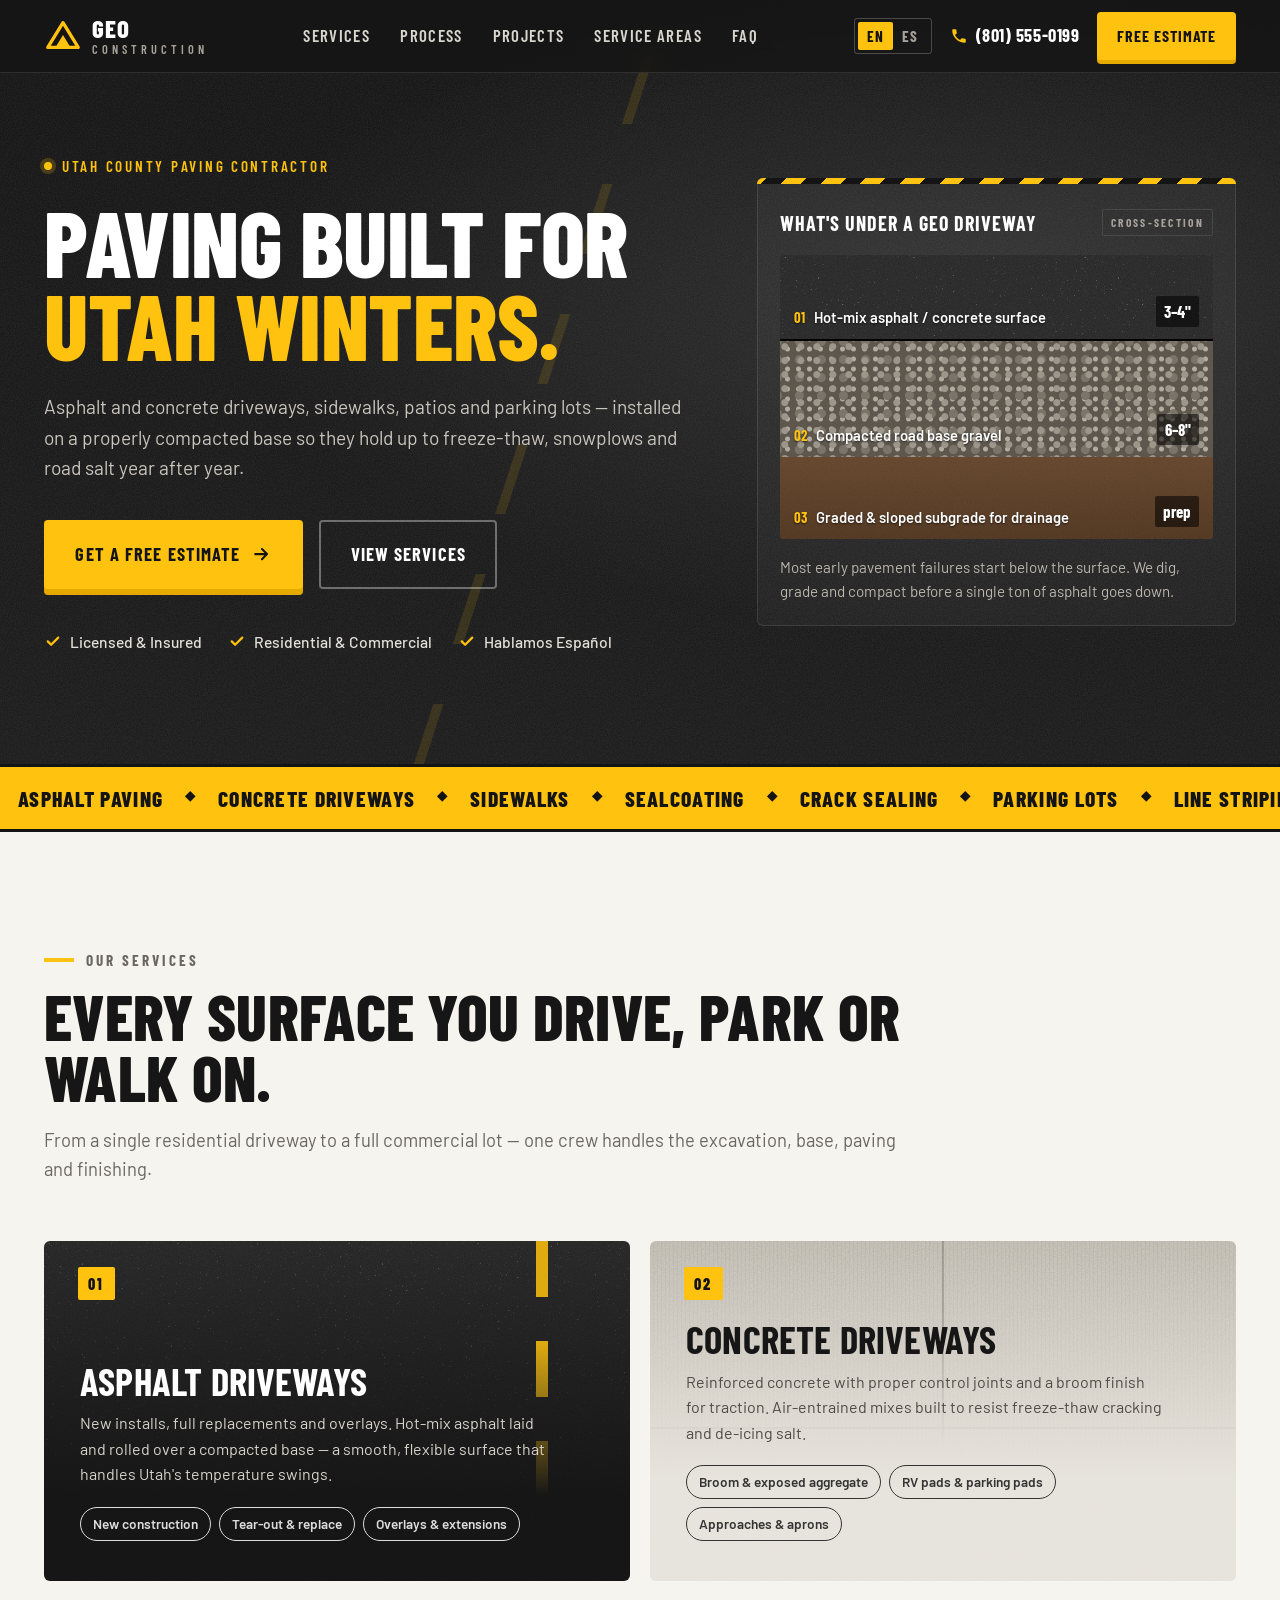
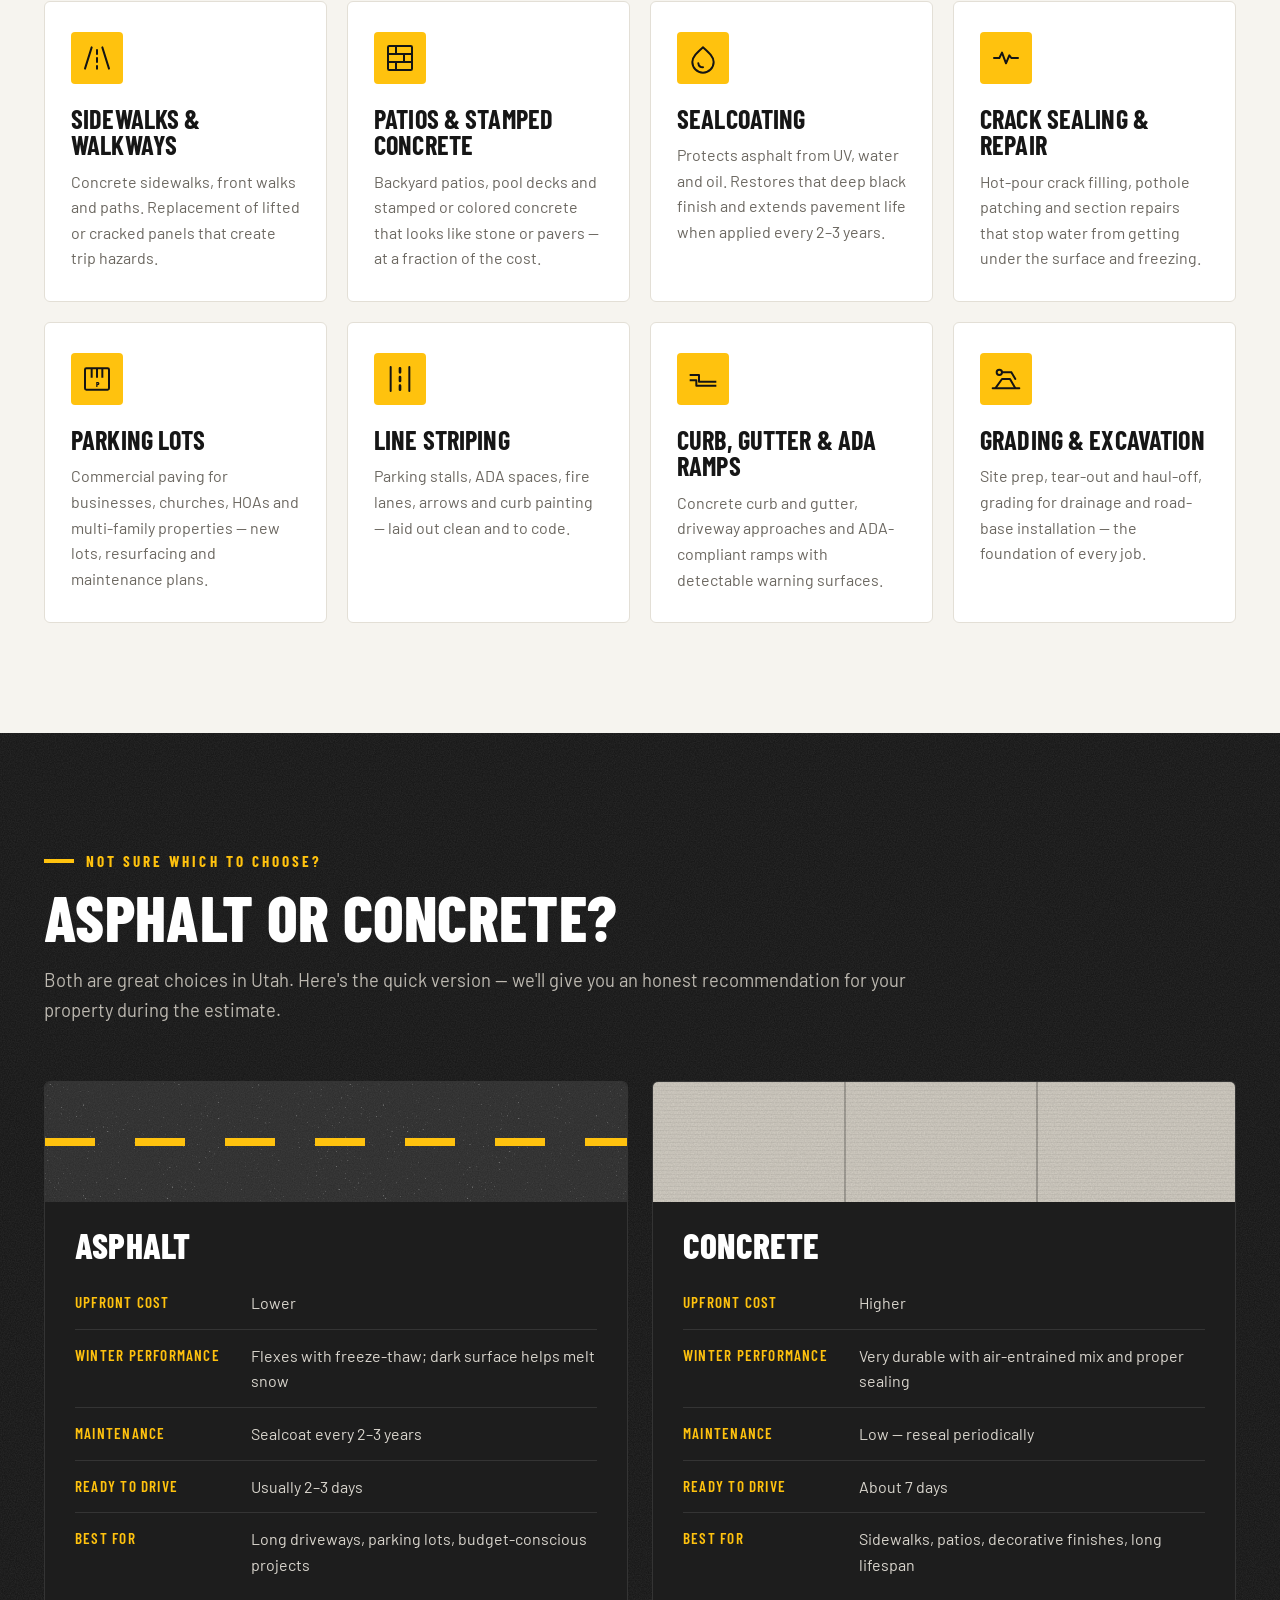
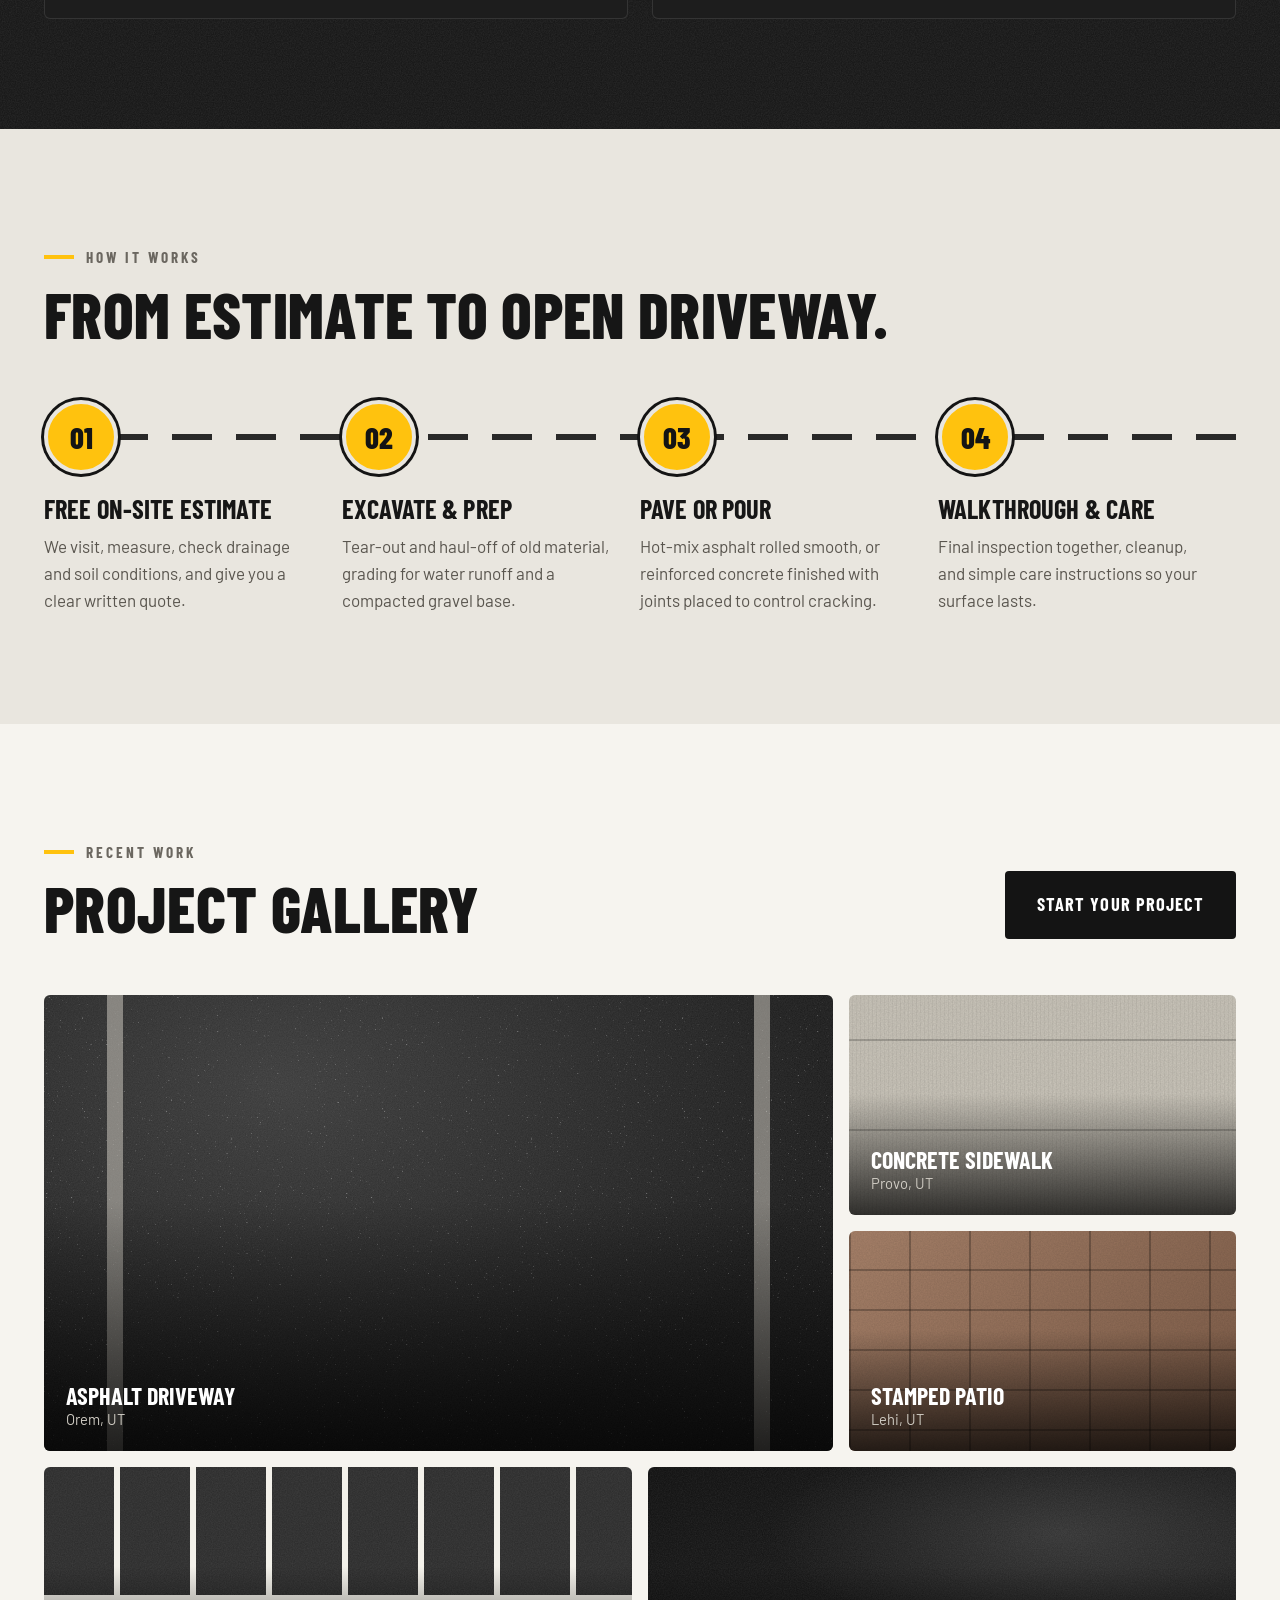
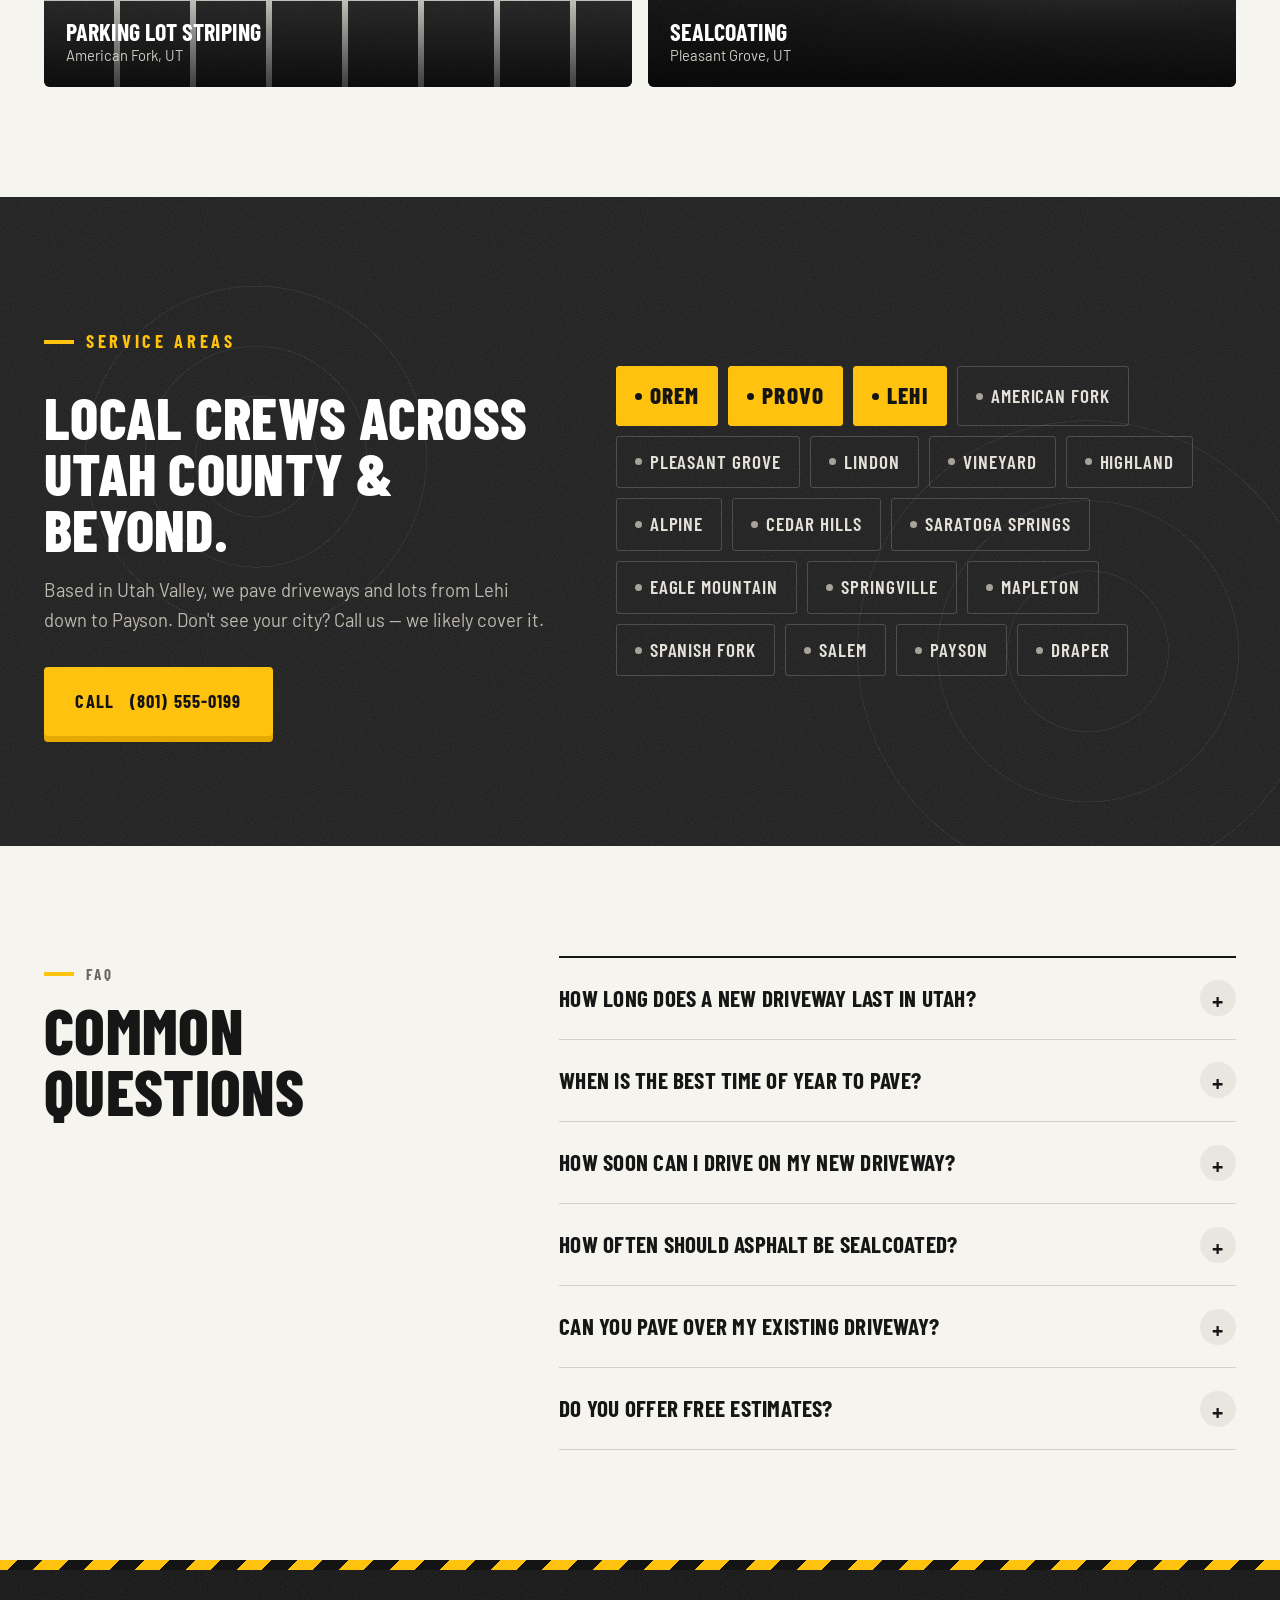
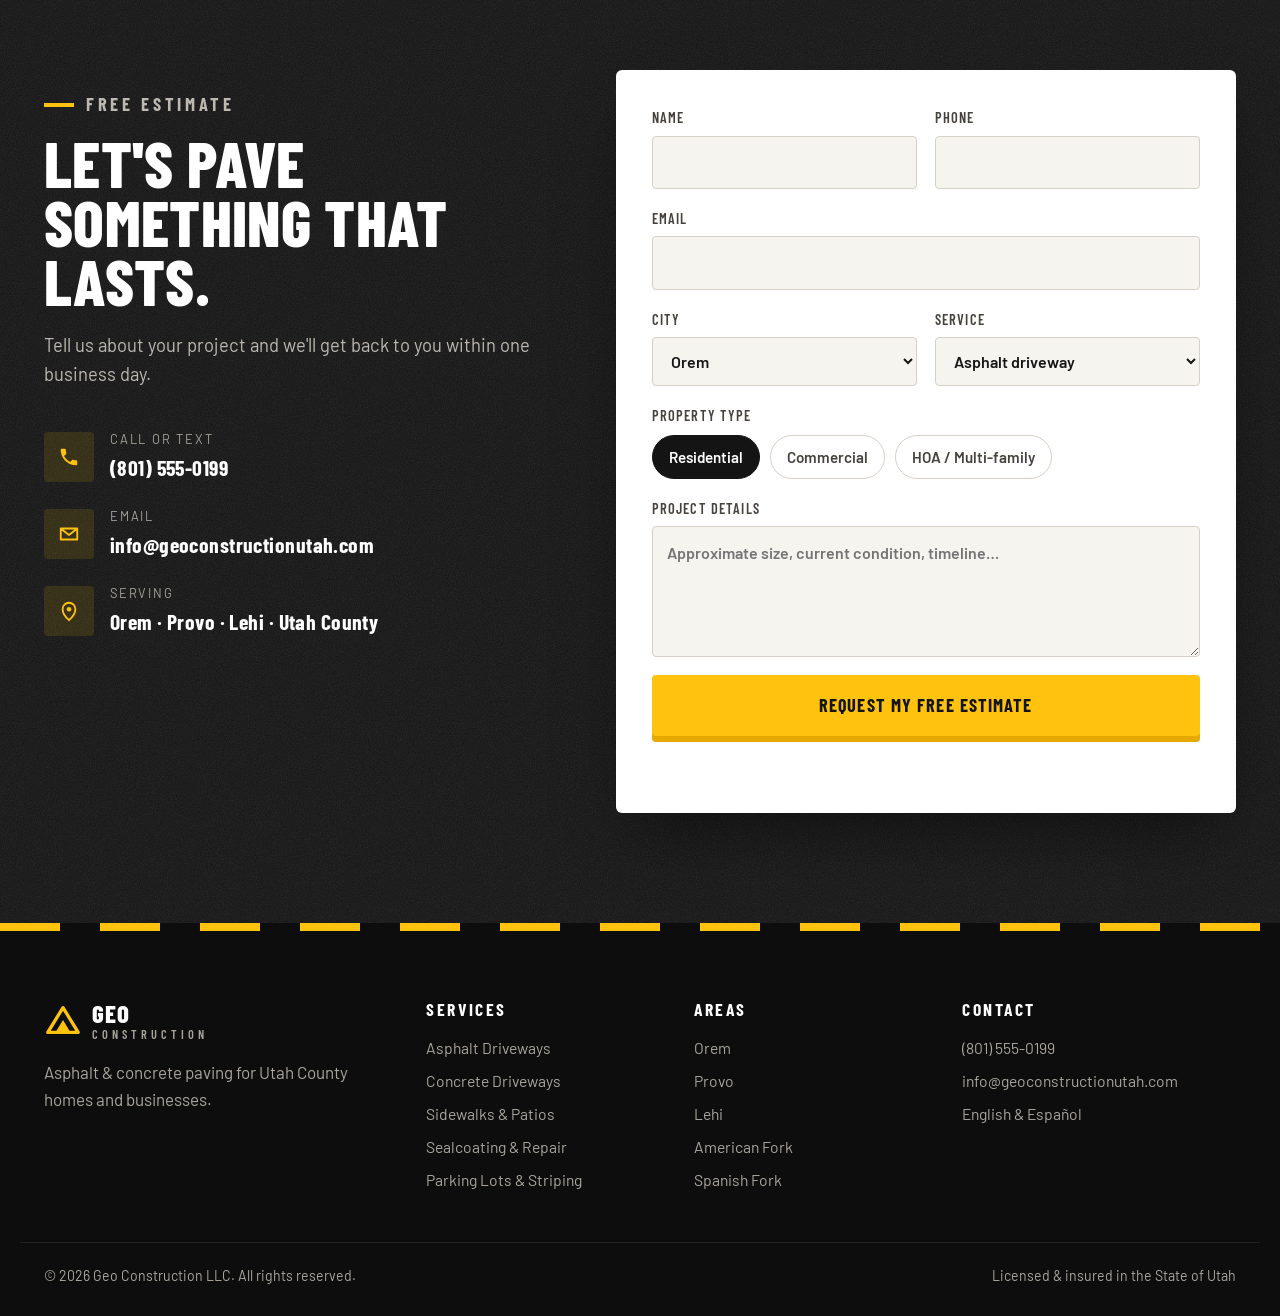
==== commit 0daf8e5f: "Add English/Spanish language toggle Co-Authored-By: Claude Opus 5 <noreply@anthropic.com>" ====
--- a/index.html
+++ b/index.html
@@ -4,11 +4,21 @@
   <meta charset="UTF-8">
   <meta name="viewport" content="width=device-width, initial-scale=1.0">
   <title>Geo Construction LLC | Asphalt & Concrete Paving in Orem, Provo & Lehi, Utah</title>
-  <meta name="description" content="Geo Construction LLC — asphalt and concrete paving for driveways, sidewalks, patios, parking lots, sealcoating and repairs in Orem, Provo, Lehi and all of Utah County. Free estimates.">
+  <meta name="description" content="Geo Construction LLC — asphalt and concrete paving for driveways, sidewalks, patios, parking lots, sealcoating and repairs in Orem, Provo, Lehi and all of Utah County. Free estimates. Hablamos español.">
   <link rel="preconnect" href="https://fonts.googleapis.com">
   <link rel="preconnect" href="https://fonts.gstatic.com" crossorigin>
   <link href="https://fonts.googleapis.com/css2?family=Barlow+Condensed:wght@600;700;800&family=Barlow:wght@400;500;600&display=swap" rel="stylesheet">
   <link rel="stylesheet" href="styles.css">
+  <script>
+    // Pick language before first paint to avoid a flash of the wrong language.
+    (function () {
+      var q = new URLSearchParams(location.search).get('lang');
+      var saved = null;
+      try { saved = localStorage.getItem('geo-lang'); } catch (e) {}
+      var lang = q === 'es' || q === 'en' ? q : saved || ((navigator.language || '').toLowerCase().indexOf('es') === 0 ? 'es' : 'en');
+      document.documentElement.lang = lang;
+    })();
+  </script>
   <script type="application/ld+json">
   {
     "@context": "https://schema.org",
@@ -16,6 +26,7 @@
     "name": "Geo Construction LLC",
     "description": "Asphalt and concrete paving contractor serving Utah County.",
     "telephone": "+1-801-555-0199",
+    "knowsLanguage": ["en", "es"],
     "areaServed": ["Orem, UT", "Provo, UT", "Lehi, UT", "American Fork, UT", "Pleasant Grove, UT", "Lindon, UT", "Springville, UT", "Spanish Fork, UT", "Saratoga Springs, UT", "Eagle Mountain, UT"],
     "address": { "@type": "PostalAddress", "addressRegion": "UT", "addressCountry": "US" }
   }
@@ -34,19 +45,23 @@
       </a>
       <nav class="nav" aria-label="Main">
         <ul class="nav__list" id="navList">
-          <li><a href="#services">Services</a></li>
-          <li><a href="#process">Process</a></li>
-          <li><a href="#projects">Projects</a></li>
-          <li><a href="#areas">Service Areas</a></li>
-          <li><a href="#faq">FAQ</a></li>
+          <li><a href="#services" data-i18n="nav.services">Services</a></li>
+          <li><a href="#process" data-i18n="nav.process">Process</a></li>
+          <li><a href="#projects" data-i18n="nav.projects">Projects</a></li>
+          <li><a href="#areas" data-i18n="nav.areas">Service Areas</a></li>
+          <li><a href="#faq" data-i18n="nav.faq">FAQ</a></li>
         </ul>
       </nav>
       <div class="header__cta">
+        <div class="lang" role="group" aria-label="Language / Idioma">
+          <button type="button" class="lang__btn" data-lang="en" lang="en">EN</button>
+          <button type="button" class="lang__btn" data-lang="es" lang="es">ES</button>
+        </div>
         <a href="tel:+18015550199" class="header__phone">
           <svg viewBox="0 0 24 24" aria-hidden="true"><path d="M6.6 10.8a15.1 15.1 0 0 0 6.6 6.6l2.2-2.2c.3-.3.7-.4 1-.2 1.1.4 2.3.6 3.6.6.6 0 1 .4 1 1V20c0 .6-.4 1-1 1A17 17 0 0 1 3 4c0-.6.4-1 1-1h3.5c.6 0 1 .4 1 1 0 1.3.2 2.5.6 3.6.1.3 0 .7-.2 1z" fill="currentColor"/></svg>
           (801) 555-0199
         </a>
-        <a href="#quote" class="btn btn--yellow btn--sm">Free Estimate</a>
+        <a href="#quote" class="btn btn--yellow btn--sm" data-i18n="cta.estimate">Free Estimate</a>
         <button class="nav__toggle" id="navToggle" aria-label="Open menu" aria-expanded="false"><span></span><span></span><span></span></button>
       </div>
     </div>
@@ -58,41 +73,41 @@
       <div class="hero__road" aria-hidden="true"><div class="hero__line"></div></div>
       <div class="container hero__inner">
         <div class="hero__copy">
-          <p class="eyebrow"><span class="dot"></span> Utah County Paving Contractor</p>
-          <h1 class="hero__title">Paving built for <span class="hl">Utah winters.</span></h1>
-          <p class="hero__lead">Asphalt and concrete driveways, sidewalks, patios and parking lots — installed on a properly compacted base so they hold up to freeze-thaw, snowplows and road salt year after year.</p>
+          <p class="eyebrow"><span class="dot"></span> <span data-i18n="hero.eyebrow">Utah County Paving Contractor</span></p>
+          <h1 class="hero__title" data-i18n="hero.title">Paving built for <span class="hl">Utah winters.</span></h1>
+          <p class="hero__lead" data-i18n="hero.lead">Asphalt and concrete driveways, sidewalks, patios and parking lots — installed on a properly compacted base so they hold up to freeze-thaw, snowplows and road salt year after year.</p>
           <div class="hero__actions">
-            <a href="#quote" class="btn btn--yellow">Get a Free Estimate
+            <a href="#quote" class="btn btn--yellow"><span data-i18n="cta.getEstimate">Get a Free Estimate</span>
               <svg viewBox="0 0 24 24" aria-hidden="true"><path d="M5 12h14M13 6l6 6-6 6" fill="none" stroke="currentColor" stroke-width="2.5" stroke-linecap="round" stroke-linejoin="round"/></svg>
             </a>
-            <a href="#services" class="btn btn--ghost">View Services</a>
+            <a href="#services" class="btn btn--ghost" data-i18n="cta.viewServices">View Services</a>
           </div>
           <ul class="hero__badges">
-            <li><svg viewBox="0 0 24 24" aria-hidden="true"><path d="M5 12.5l4.5 4.5L19 7.5" fill="none" stroke="currentColor" stroke-width="3" stroke-linecap="round" stroke-linejoin="round"/></svg>Licensed &amp; Insured</li>
-            <li><svg viewBox="0 0 24 24" aria-hidden="true"><path d="M5 12.5l4.5 4.5L19 7.5" fill="none" stroke="currentColor" stroke-width="3" stroke-linecap="round" stroke-linejoin="round"/></svg>Residential &amp; Commercial</li>
-            <li><svg viewBox="0 0 24 24" aria-hidden="true"><path d="M5 12.5l4.5 4.5L19 7.5" fill="none" stroke="currentColor" stroke-width="3" stroke-linecap="round" stroke-linejoin="round"/></svg>Hablamos Español</li>
+            <li><svg viewBox="0 0 24 24" aria-hidden="true"><path d="M5 12.5l4.5 4.5L19 7.5" fill="none" stroke="currentColor" stroke-width="3" stroke-linecap="round" stroke-linejoin="round"/></svg><span data-i18n="badge.licensed">Licensed &amp; Insured</span></li>
+            <li><svg viewBox="0 0 24 24" aria-hidden="true"><path d="M5 12.5l4.5 4.5L19 7.5" fill="none" stroke="currentColor" stroke-width="3" stroke-linecap="round" stroke-linejoin="round"/></svg><span data-i18n="badge.resCom">Residential &amp; Commercial</span></li>
+            <li><svg viewBox="0 0 24 24" aria-hidden="true"><path d="M5 12.5l4.5 4.5L19 7.5" fill="none" stroke="currentColor" stroke-width="3" stroke-linecap="round" stroke-linejoin="round"/></svg><span data-i18n="badge.lang">Hablamos Español</span></li>
           </ul>
         </div>
 
         <!-- Pavement cross-section -->
         <figure class="section-cut" aria-label="Cross-section of a properly built driveway">
           <figcaption class="section-cut__title">
-            <span>What's under a Geo driveway</span>
-            <span class="section-cut__tag">CROSS-SECTION</span>
+            <span data-i18n="cut.title">What's under a Geo driveway</span>
+            <span class="section-cut__tag" data-i18n="cut.tag">CROSS-SECTION</span>
           </figcaption>
           <div class="layers">
-            <div class="layer layer--surface"><span class="layer__label"><b>01</b> Hot-mix asphalt / concrete surface</span><span class="layer__depth">3–4"</span></div>
-            <div class="layer layer--base"><span class="layer__label"><b>02</b> Compacted road base gravel</span><span class="layer__depth">6–8"</span></div>
-            <div class="layer layer--grade"><span class="layer__label"><b>03</b> Graded &amp; sloped subgrade for drainage</span><span class="layer__depth">prep</span></div>
-          </div>
-          <p class="section-cut__note">Most early pavement failures start below the surface. We dig, grade and compact before a single ton of asphalt goes down.</p>
+            <div class="layer layer--surface"><span class="layer__label"><b>01</b> <span data-i18n="cut.l1">Hot-mix asphalt / concrete surface</span></span><span class="layer__depth">3–4"</span></div>
+            <div class="layer layer--base"><span class="layer__label"><b>02</b> <span data-i18n="cut.l2">Compacted road base gravel</span></span><span class="layer__depth">6–8"</span></div>
+            <div class="layer layer--grade"><span class="layer__label"><b>03</b> <span data-i18n="cut.l3">Graded &amp; sloped subgrade for drainage</span></span><span class="layer__depth" data-i18n="cut.prep">prep</span></div>
+          </div>
+          <p class="section-cut__note" data-i18n="cut.note">Most early pavement failures start below the surface. We dig, grade and compact before a single ton of asphalt goes down.</p>
         </figure>
       </div>
     </section>
 
     <!-- ============ HAZARD STRIP / MARQUEE ============ -->
     <div class="strip" aria-hidden="true">
-      <div class="strip__track">
+      <div class="strip__track" data-i18n="strip">
         <span>Asphalt Paving</span><i>◆</i><span>Concrete Driveways</span><i>◆</i><span>Sidewalks</span><i>◆</i><span>Sealcoating</span><i>◆</i><span>Crack Sealing</span><i>◆</i><span>Parking Lots</span><i>◆</i><span>Line Striping</span><i>◆</i><span>Curb &amp; Gutter</span><i>◆</i>
         <span>Asphalt Paving</span><i>◆</i><span>Concrete Driveways</span><i>◆</i><span>Sidewalks</span><i>◆</i><span>Sealcoating</span><i>◆</i><span>Crack Sealing</span><i>◆</i><span>Parking Lots</span><i>◆</i><span>Line Striping</span><i>◆</i><span>Curb &amp; Gutter</span><i>◆</i>
       </div>
@@ -102,72 +117,72 @@
     <section class="services" id="services">
       <div class="container">
         <div class="section-head">
-          <p class="kicker">Our Services</p>
-          <h2>Every surface you drive, park or walk on.</h2>
-          <p class="section-head__sub">From a single residential driveway to a full commercial lot — one crew handles the excavation, base, paving and finishing.</p>
+          <p class="kicker" data-i18n="svc.kicker">Our Services</p>
+          <h2 data-i18n="svc.title">Every surface you drive, park or walk on.</h2>
+          <p class="section-head__sub" data-i18n="svc.sub">From a single residential driveway to a full commercial lot — one crew handles the excavation, base, paving and finishing.</p>
         </div>
 
         <div class="svc-grid">
           <article class="svc svc--feature svc--asphalt reveal">
             <div class="svc__num">01</div>
-            <h3>Asphalt Driveways</h3>
-            <p>New installs, full replacements and overlays. Hot-mix asphalt laid and rolled over a compacted base — a smooth, flexible surface that handles Utah's temperature swings.</p>
-            <ul class="svc__list"><li>New construction</li><li>Tear-out &amp; replace</li><li>Overlays &amp; extensions</li></ul>
+            <h3 data-i18n="svc.asphalt.t">Asphalt Driveways</h3>
+            <p data-i18n="svc.asphalt.d">New installs, full replacements and overlays. Hot-mix asphalt laid and rolled over a compacted base — a smooth, flexible surface that handles Utah's temperature swings.</p>
+            <ul class="svc__list" data-i18n="svc.asphalt.l"><li>New construction</li><li>Tear-out &amp; replace</li><li>Overlays &amp; extensions</li></ul>
           </article>
 
           <article class="svc svc--feature svc--concrete reveal">
             <div class="svc__num">02</div>
-            <h3>Concrete Driveways</h3>
-            <p>Reinforced concrete with proper control joints and a broom finish for traction. Air-entrained mixes built to resist freeze-thaw cracking and de-icing salt.</p>
-            <ul class="svc__list"><li>Broom &amp; exposed aggregate</li><li>RV pads &amp; parking pads</li><li>Approaches &amp; aprons</li></ul>
+            <h3 data-i18n="svc.concrete.t">Concrete Driveways</h3>
+            <p data-i18n="svc.concrete.d">Reinforced concrete with proper control joints and a broom finish for traction. Air-entrained mixes built to resist freeze-thaw cracking and de-icing salt.</p>
+            <ul class="svc__list" data-i18n="svc.concrete.l"><li>Broom &amp; exposed aggregate</li><li>RV pads &amp; parking pads</li><li>Approaches &amp; aprons</li></ul>
           </article>
 
           <article class="svc reveal">
             <div class="svc__icon"><svg viewBox="0 0 48 48" aria-hidden="true"><path d="M6 40 L16 8 M42 40 L32 8 M24 12v6 M24 24v6 M24 36v4" fill="none" stroke="currentColor" stroke-width="3" stroke-linecap="round"/></svg></div>
-            <h3>Sidewalks &amp; Walkways</h3>
-            <p>Concrete sidewalks, front walks and paths. Replacement of lifted or cracked panels that create trip hazards.</p>
+            <h3 data-i18n="svc.sidewalks.t">Sidewalks &amp; Walkways</h3>
+            <p data-i18n="svc.sidewalks.d">Concrete sidewalks, front walks and paths. Replacement of lifted or cracked panels that create trip hazards.</p>
           </article>
 
           <article class="svc reveal">
             <div class="svc__icon"><svg viewBox="0 0 48 48" aria-hidden="true"><rect x="6" y="6" width="36" height="36" rx="2" fill="none" stroke="currentColor" stroke-width="3"/><path d="M6 18h36M6 30h36M18 6v12M30 18v12M18 30v12" fill="none" stroke="currentColor" stroke-width="3"/></svg></div>
-            <h3>Patios &amp; Stamped Concrete</h3>
-            <p>Backyard patios, pool decks and stamped or colored concrete that looks like stone or pavers — at a fraction of the cost.</p>
+            <h3 data-i18n="svc.patios.t">Patios &amp; Stamped Concrete</h3>
+            <p data-i18n="svc.patios.d">Backyard patios, pool decks and stamped or colored concrete that looks like stone or pavers — at a fraction of the cost.</p>
           </article>
 
           <article class="svc reveal">
             <div class="svc__icon"><svg viewBox="0 0 48 48" aria-hidden="true"><path d="M8 30c0-8 7-14 16-22 9 8 16 14 16 22a16 16 0 0 1-32 0z" fill="none" stroke="currentColor" stroke-width="3" stroke-linejoin="round"/><path d="M17 32a7 7 0 0 0 7 6" fill="none" stroke="currentColor" stroke-width="3" stroke-linecap="round"/></svg></div>
-            <h3>Sealcoating</h3>
-            <p>Protects asphalt from UV, water and oil. Restores that deep black finish and extends pavement life when applied every 2–3 years.</p>
+            <h3 data-i18n="svc.seal.t">Sealcoating</h3>
+            <p data-i18n="svc.seal.d">Protects asphalt from UV, water and oil. Restores that deep black finish and extends pavement life when applied every 2–3 years.</p>
           </article>
 
           <article class="svc reveal">
             <div class="svc__icon"><svg viewBox="0 0 48 48" aria-hidden="true"><path d="M6 24h8l4-8 6 16 5-12 3 4h10" fill="none" stroke="currentColor" stroke-width="3" stroke-linecap="round" stroke-linejoin="round"/></svg></div>
-            <h3>Crack Sealing &amp; Repair</h3>
-            <p>Hot-pour crack filling, pothole patching and section repairs that stop water from getting under the surface and freezing.</p>
+            <h3 data-i18n="svc.crack.t">Crack Sealing &amp; Repair</h3>
+            <p data-i18n="svc.crack.d">Hot-pour crack filling, pothole patching and section repairs that stop water from getting under the surface and freezing.</p>
           </article>
 
           <article class="svc reveal">
             <div class="svc__icon"><svg viewBox="0 0 48 48" aria-hidden="true"><rect x="6" y="8" width="36" height="32" rx="2" fill="none" stroke="currentColor" stroke-width="3"/><path d="M16 8v14M24 8v14M32 8v14" fill="none" stroke="currentColor" stroke-width="3"/><text x="24" y="36" text-anchor="middle" font-size="11" font-weight="800" fill="currentColor" font-family="Barlow Condensed, sans-serif">P</text></svg></div>
-            <h3>Parking Lots</h3>
-            <p>Commercial paving for businesses, churches, HOAs and multi-family properties — new lots, resurfacing and maintenance plans.</p>
+            <h3 data-i18n="svc.lots.t">Parking Lots</h3>
+            <p data-i18n="svc.lots.d">Commercial paving for businesses, churches, HOAs and multi-family properties — new lots, resurfacing and maintenance plans.</p>
           </article>
 
           <article class="svc reveal">
             <div class="svc__icon"><svg viewBox="0 0 48 48" aria-hidden="true"><path d="M10 6v36M38 6v36" fill="none" stroke="currentColor" stroke-width="3" stroke-linecap="round"/><path d="M24 8v6M24 21v6M24 34v6" fill="none" stroke="currentColor" stroke-width="4" stroke-linecap="round"/></svg></div>
-            <h3>Line Striping</h3>
-            <p>Parking stalls, ADA spaces, fire lanes, arrows and curb painting — laid out clean and to code.</p>
+            <h3 data-i18n="svc.stripe.t">Line Striping</h3>
+            <p data-i18n="svc.stripe.d">Parking stalls, ADA spaces, fire lanes, arrows and curb painting — laid out clean and to code.</p>
           </article>
 
           <article class="svc reveal">
             <div class="svc__icon"><svg viewBox="0 0 48 48" aria-hidden="true"><path d="M4 18h14v10h26" fill="none" stroke="currentColor" stroke-width="3" stroke-linejoin="round"/><path d="M4 26h10v8h30" fill="none" stroke="currentColor" stroke-width="3" stroke-linejoin="round"/></svg></div>
-            <h3>Curb, Gutter &amp; ADA Ramps</h3>
-            <p>Concrete curb and gutter, driveway approaches and ADA-compliant ramps with detectable warning surfaces.</p>
+            <h3 data-i18n="svc.curb.t">Curb, Gutter &amp; ADA Ramps</h3>
+            <p data-i18n="svc.curb.d">Concrete curb and gutter, driveway approaches and ADA-compliant ramps with detectable warning surfaces.</p>
           </article>
 
           <article class="svc reveal">
             <div class="svc__icon"><svg viewBox="0 0 48 48" aria-hidden="true"><path d="M4 38h40" fill="none" stroke="currentColor" stroke-width="3" stroke-linecap="round"/><path d="M8 38l10-14h12l8 14" fill="none" stroke="currentColor" stroke-width="3" stroke-linejoin="round"/><circle cx="14" cy="14" r="4" fill="none" stroke="currentColor" stroke-width="3"/><path d="M18 14h14l6 10" fill="none" stroke="currentColor" stroke-width="3" stroke-linecap="round"/></svg></div>
-            <h3>Grading &amp; Excavation</h3>
-            <p>Site prep, tear-out and haul-off, grading for drainage and road-base installation — the foundation of every job.</p>
+            <h3 data-i18n="svc.grade.t">Grading &amp; Excavation</h3>
+            <p data-i18n="svc.grade.d">Site prep, tear-out and haul-off, grading for drainage and road-base installation — the foundation of every job.</p>
           </article>
         </div>
       </div>
@@ -177,31 +192,31 @@
     <section class="compare">
       <div class="container">
         <div class="section-head section-head--light">
-          <p class="kicker">Not sure which to choose?</p>
-          <h2>Asphalt or concrete?</h2>
-          <p class="section-head__sub">Both are great choices in Utah. Here's the quick version — we'll give you an honest recommendation for your property during the estimate.</p>
+          <p class="kicker" data-i18n="cmp.kicker">Not sure which to choose?</p>
+          <h2 data-i18n="cmp.title">Asphalt or concrete?</h2>
+          <p class="section-head__sub" data-i18n="cmp.sub">Both are great choices in Utah. Here's the quick version — we'll give you an honest recommendation for your property during the estimate.</p>
         </div>
         <div class="compare__grid">
           <div class="compare__card compare__card--asphalt reveal">
             <div class="compare__swatch"></div>
-            <h3>Asphalt</h3>
+            <h3 data-i18n="cmp.asphalt">Asphalt</h3>
             <dl>
-              <div><dt>Upfront cost</dt><dd>Lower</dd></div>
-              <div><dt>Winter performance</dt><dd>Flexes with freeze-thaw; dark surface helps melt snow</dd></div>
-              <div><dt>Maintenance</dt><dd>Sealcoat every 2–3 years</dd></div>
-              <div><dt>Ready to drive</dt><dd>Usually 2–3 days</dd></div>
-              <div><dt>Best for</dt><dd>Long driveways, parking lots, budget-conscious projects</dd></div>
+              <div><dt data-i18n="cmp.cost">Upfront cost</dt><dd data-i18n="cmp.a.cost">Lower</dd></div>
+              <div><dt data-i18n="cmp.winter">Winter performance</dt><dd data-i18n="cmp.a.winter">Flexes with freeze-thaw; dark surface helps melt snow</dd></div>
+              <div><dt data-i18n="cmp.maint">Maintenance</dt><dd data-i18n="cmp.a.maint">Sealcoat every 2–3 years</dd></div>
+              <div><dt data-i18n="cmp.ready">Ready to drive</dt><dd data-i18n="cmp.a.ready">Usually 2–3 days</dd></div>
+              <div><dt data-i18n="cmp.best">Best for</dt><dd data-i18n="cmp.a.best">Long driveways, parking lots, budget-conscious projects</dd></div>
             </dl>
           </div>
           <div class="compare__card compare__card--concrete reveal">
             <div class="compare__swatch"></div>
-            <h3>Concrete</h3>
+            <h3 data-i18n="cmp.concrete">Concrete</h3>
             <dl>
-              <div><dt>Upfront cost</dt><dd>Higher</dd></div>
-              <div><dt>Winter performance</dt><dd>Very durable with air-entrained mix and proper sealing</dd></div>
-              <div><dt>Maintenance</dt><dd>Low — reseal periodically</dd></div>
-              <div><dt>Ready to drive</dt><dd>About 7 days</dd></div>
-              <div><dt>Best for</dt><dd>Sidewalks, patios, decorative finishes, long lifespan</dd></div>
+              <div><dt data-i18n="cmp.cost">Upfront cost</dt><dd data-i18n="cmp.c.cost">Higher</dd></div>
+              <div><dt data-i18n="cmp.winter">Winter performance</dt><dd data-i18n="cmp.c.winter">Very durable with air-entrained mix and proper sealing</dd></div>
+              <div><dt data-i18n="cmp.maint">Maintenance</dt><dd data-i18n="cmp.c.maint">Low — reseal periodically</dd></div>
+              <div><dt data-i18n="cmp.ready">Ready to drive</dt><dd data-i18n="cmp.c.ready">About 7 days</dd></div>
+              <div><dt data-i18n="cmp.best">Best for</dt><dd data-i18n="cmp.c.best">Sidewalks, patios, decorative finishes, long lifespan</dd></div>
             </dl>
           </div>
         </div>
@@ -212,29 +227,29 @@
     <section class="process" id="process">
       <div class="container">
         <div class="section-head">
-          <p class="kicker">How it works</p>
-          <h2>From estimate to open driveway.</h2>
+          <p class="kicker" data-i18n="proc.kicker">How it works</p>
+          <h2 data-i18n="proc.title">From estimate to open driveway.</h2>
         </div>
         <ol class="steps">
           <li class="step reveal">
             <span class="step__n">01</span>
-            <h3>Free On-Site Estimate</h3>
-            <p>We visit, measure, check drainage and soil conditions, and give you a clear written quote.</p>
+            <h3 data-i18n="proc.1.t">Free On-Site Estimate</h3>
+            <p data-i18n="proc.1.d">We visit, measure, check drainage and soil conditions, and give you a clear written quote.</p>
           </li>
           <li class="step reveal">
             <span class="step__n">02</span>
-            <h3>Excavate &amp; Prep</h3>
-            <p>Tear-out and haul-off of old material, grading for water runoff and a compacted gravel base.</p>
+            <h3 data-i18n="proc.2.t">Excavate &amp; Prep</h3>
+            <p data-i18n="proc.2.d">Tear-out and haul-off of old material, grading for water runoff and a compacted gravel base.</p>
           </li>
           <li class="step reveal">
             <span class="step__n">03</span>
-            <h3>Pave or Pour</h3>
-            <p>Hot-mix asphalt rolled smooth, or reinforced concrete finished with joints placed to control cracking.</p>
+            <h3 data-i18n="proc.3.t">Pave or Pour</h3>
+            <p data-i18n="proc.3.d">Hot-mix asphalt rolled smooth, or reinforced concrete finished with joints placed to control cracking.</p>
           </li>
           <li class="step reveal">
             <span class="step__n">04</span>
-            <h3>Walkthrough &amp; Care</h3>
-            <p>Final inspection together, cleanup, and simple care instructions so your surface lasts.</p>
+            <h3 data-i18n="proc.4.t">Walkthrough &amp; Care</h3>
+            <p data-i18n="proc.4.d">Final inspection together, cleanup, and simple care instructions so your surface lasts.</p>
           </li>
         </ol>
       </div>
@@ -245,18 +260,18 @@
       <div class="container">
         <div class="section-head section-head--row">
           <div>
-            <p class="kicker">Recent work</p>
-            <h2>Project gallery</h2>
-          </div>
-          <a href="#quote" class="btn btn--dark">Start your project</a>
+            <p class="kicker" data-i18n="proj.kicker">Recent work</p>
+            <h2 data-i18n="proj.title">Project gallery</h2>
+          </div>
+          <a href="#quote" class="btn btn--dark" data-i18n="proj.cta">Start your project</a>
         </div>
         <!-- Replace each .tile background with a real project photo: style="background-image:url('img/project-1.jpg')" -->
         <div class="gallery">
-          <figure class="tile tile--a reveal"><figcaption><span>Asphalt Driveway</span>Orem, UT</figcaption></figure>
-          <figure class="tile tile--b reveal"><figcaption><span>Concrete Sidewalk</span>Provo, UT</figcaption></figure>
-          <figure class="tile tile--c reveal"><figcaption><span>Stamped Patio</span>Lehi, UT</figcaption></figure>
-          <figure class="tile tile--d reveal"><figcaption><span>Parking Lot Striping</span>American Fork, UT</figcaption></figure>
-          <figure class="tile tile--e reveal"><figcaption><span>Sealcoating</span>Pleasant Grove, UT</figcaption></figure>
+          <figure class="tile tile--a reveal"><figcaption><span data-i18n="proj.a">Asphalt Driveway</span>Orem, UT</figcaption></figure>
+          <figure class="tile tile--b reveal"><figcaption><span data-i18n="proj.b">Concrete Sidewalk</span>Provo, UT</figcaption></figure>
+          <figure class="tile tile--c reveal"><figcaption><span data-i18n="proj.c">Stamped Patio</span>Lehi, UT</figcaption></figure>
+          <figure class="tile tile--d reveal"><figcaption><span data-i18n="proj.d">Parking Lot Striping</span>American Fork, UT</figcaption></figure>
+          <figure class="tile tile--e reveal"><figcaption><span data-i18n="proj.e">Sealcoating</span>Pleasant Grove, UT</figcaption></figure>
         </div>
       </div>
     </section>
@@ -265,10 +280,10 @@
     <section class="areas" id="areas">
       <div class="container areas__inner">
         <div class="areas__copy">
-          <p class="kicker">Service Areas</p>
-          <h2>Local crews across Utah County &amp; beyond.</h2>
-          <p>Based in Utah Valley, we pave driveways and lots from Lehi down to Payson. Don't see your city? Call us — we likely cover it.</p>
-          <a href="tel:+18015550199" class="btn btn--yellow">Call (801) 555-0199</a>
+          <p class="kicker" data-i18n="areas.kicker">Service Areas</p>
+          <h2 data-i18n="areas.title">Local crews across Utah County &amp; beyond.</h2>
+          <p data-i18n="areas.sub">Based in Utah Valley, we pave driveways and lots from Lehi down to Payson. Don't see your city? Call us — we likely cover it.</p>
+          <a href="tel:+18015550199" class="btn btn--yellow"><span data-i18n="areas.call">Call</span>&nbsp;(801) 555-0199</a>
         </div>
         <ul class="areas__list">
           <li class="is-main">Orem</li>
@@ -297,33 +312,33 @@
     <section class="faq" id="faq">
       <div class="container faq__inner">
         <div class="section-head">
-          <p class="kicker">FAQ</p>
-          <h2>Common questions</h2>
+          <p class="kicker" data-i18n="faq.kicker">FAQ</p>
+          <h2 data-i18n="faq.title">Common questions</h2>
         </div>
         <div class="faq__list">
           <details class="qa">
-            <summary>How long does a new driveway last in Utah?</summary>
-            <p>With a properly compacted base and regular maintenance, an asphalt driveway typically lasts 15–20+ years and a concrete driveway 25–30+ years. Drainage and base prep make the biggest difference.</p>
-          </details>
-          <details class="qa">
-            <summary>When is the best time of year to pave?</summary>
-            <p>Asphalt and concrete are best installed when temperatures are consistently above about 50°F — generally spring through fall in Utah County. Repairs and estimates can be scheduled year-round.</p>
-          </details>
-          <details class="qa">
-            <summary>How soon can I drive on my new driveway?</summary>
-            <p>Asphalt is usually ready for cars in 2–3 days (longer in hot weather). Concrete needs about 7 days before vehicle traffic; foot traffic is fine after 24–48 hours.</p>
-          </details>
-          <details class="qa">
-            <summary>How often should asphalt be sealcoated?</summary>
-            <p>Every 2–3 years. Wait at least 6–12 months after a new install so the asphalt can cure, then sealcoat to protect it from UV, water and oil.</p>
-          </details>
-          <details class="qa">
-            <summary>Can you pave over my existing driveway?</summary>
-            <p>Sometimes. If the base is solid and damage is only on the surface, an overlay can save money. If there's heaving, sinking or widespread cracking, a full tear-out and replacement is the right call — we'll tell you honestly which one you need.</p>
-          </details>
-          <details class="qa">
-            <summary>Do you offer free estimates?</summary>
-            <p>Yes. We come to your property, measure the area and give you a written estimate at no cost. ¡También atendemos en español!</p>
+            <summary data-i18n="faq.1.q">How long does a new driveway last in Utah?</summary>
+            <p data-i18n="faq.1.a">With a properly compacted base and regular maintenance, an asphalt driveway typically lasts 15–20+ years and a concrete driveway 25–30+ years. Drainage and base prep make the biggest difference.</p>
+          </details>
+          <details class="qa">
+            <summary data-i18n="faq.2.q">When is the best time of year to pave?</summary>
+            <p data-i18n="faq.2.a">Asphalt and concrete are best installed when temperatures are consistently above about 50°F — generally spring through fall in Utah County. Repairs and estimates can be scheduled year-round.</p>
+          </details>
+          <details class="qa">
+            <summary data-i18n="faq.3.q">How soon can I drive on my new driveway?</summary>
+            <p data-i18n="faq.3.a">Asphalt is usually ready for cars in 2–3 days (longer in hot weather). Concrete needs about 7 days before vehicle traffic; foot traffic is fine after 24–48 hours.</p>
+          </details>
+          <details class="qa">
+            <summary data-i18n="faq.4.q">How often should asphalt be sealcoated?</summary>
+            <p data-i18n="faq.4.a">Every 2–3 years. Wait at least 6–12 months after a new install so the asphalt can cure, then sealcoat to protect it from UV, water and oil.</p>
+          </details>
+          <details class="qa">
+            <summary data-i18n="faq.5.q">Can you pave over my existing driveway?</summary>
+            <p data-i18n="faq.5.a">Sometimes. If the base is solid and damage is only on the surface, an overlay can save money. If there's heaving, sinking or widespread cracking, a full tear-out and replacement is the right call — we'll tell you honestly which one you need.</p>
+          </details>
+          <details class="qa">
+            <summary data-i18n="faq.6.q">Do you offer free estimates?</summary>
+            <p data-i18n="faq.6.a">Yes. We come to your property, measure the area and give you a written estimate at no cost. ¡También atendemos en español!</p>
           </details>
         </div>
       </div>
@@ -333,51 +348,60 @@
     <section class="quote" id="quote">
       <div class="container quote__inner">
         <div class="quote__copy">
-          <p class="kicker kicker--yellow">Free Estimate</p>
-          <h2>Let's pave something that lasts.</h2>
-          <p>Tell us about your project and we'll get back to you within one business day.</p>
+          <p class="kicker kicker--yellow" data-i18n="cta.estimate">Free Estimate</p>
+          <h2 data-i18n="quote.title">Let's pave something that lasts.</h2>
+          <p data-i18n="quote.sub">Tell us about your project and we'll get back to you within one business day.</p>
           <ul class="contact">
             <li>
               <span class="contact__ico"><svg viewBox="0 0 24 24" aria-hidden="true"><path d="M6.6 10.8a15.1 15.1 0 0 0 6.6 6.6l2.2-2.2c.3-.3.7-.4 1-.2 1.1.4 2.3.6 3.6.6.6 0 1 .4 1 1V20c0 .6-.4 1-1 1A17 17 0 0 1 3 4c0-.6.4-1 1-1h3.5c.6 0 1 .4 1 1 0 1.3.2 2.5.6 3.6.1.3 0 .7-.2 1z" fill="currentColor"/></svg></span>
-              <div><small>Call or text</small><a href="tel:+18015550199">(801) 555-0199</a></div>
+              <div><small data-i18n="quote.call">Call or text</small><a href="tel:+18015550199">(801) 555-0199</a></div>
             </li>
             <li>
               <span class="contact__ico"><svg viewBox="0 0 24 24" aria-hidden="true"><path d="M3 6h18v12H3z M3 6l9 7 9-7" fill="none" stroke="currentColor" stroke-width="2" stroke-linejoin="round"/></svg></span>
-              <div><small>Email</small><a href="mailto:info@geoconstructionutah.com">info@geoconstructionutah.com</a></div>
+              <div><small data-i18n="quote.email">Email</small><a href="mailto:info@geoconstructionutah.com">info@geoconstructionutah.com</a></div>
             </li>
             <li>
               <span class="contact__ico"><svg viewBox="0 0 24 24" aria-hidden="true"><path d="M12 22s7-6.2 7-12a7 7 0 0 0-14 0c0 5.8 7 12 7 12z" fill="none" stroke="currentColor" stroke-width="2"/><circle cx="12" cy="10" r="2.5" fill="currentColor"/></svg></span>
-              <div><small>Serving</small><span>Orem · Provo · Lehi · Utah County</span></div>
+              <div><small data-i18n="quote.serving">Serving</small><span>Orem · Provo · Lehi · Utah County</span></div>
             </li>
           </ul>
         </div>
 
         <form class="form" id="quoteForm" novalidate>
           <div class="form__row">
-            <label>Name<input type="text" name="name" required autocomplete="name"></label>
-            <label>Phone<input type="tel" name="phone" required autocomplete="tel"></label>
-          </div>
-          <label>Email<input type="email" name="email" autocomplete="email"></label>
+            <label><span data-i18n="form.name">Name</span><input type="text" name="name" required autocomplete="name"></label>
+            <label><span data-i18n="form.phone">Phone</span><input type="tel" name="phone" required autocomplete="tel"></label>
+          </div>
+          <label><span data-i18n="form.email">Email</span><input type="email" name="email" autocomplete="email"></label>
           <div class="form__row">
-            <label>City
+            <label><span data-i18n="form.city">City</span>
               <select name="city">
-                <option>Orem</option><option>Provo</option><option>Lehi</option><option>American Fork</option><option>Pleasant Grove</option><option>Springville</option><option>Spanish Fork</option><option>Saratoga Springs</option><option>Other</option>
+                <option>Orem</option><option>Provo</option><option>Lehi</option><option>American Fork</option><option>Pleasant Grove</option><option>Springville</option><option>Spanish Fork</option><option>Saratoga Springs</option><option value="Other" data-i18n="form.other">Other</option>
               </select>
             </label>
-            <label>Service
+            <label><span data-i18n="form.service">Service</span>
               <select name="service">
-                <option>Asphalt driveway</option><option>Concrete driveway</option><option>Sidewalk / walkway</option><option>Patio / stamped concrete</option><option>Sealcoating</option><option>Crack sealing / repair</option><option>Parking lot</option><option>Line striping</option><option>Curb &amp; gutter</option><option>Other</option>
+                <option value="Asphalt driveway" data-i18n="opt.asphalt">Asphalt driveway</option>
+                <option value="Concrete driveway" data-i18n="opt.concrete">Concrete driveway</option>
+                <option value="Sidewalk / walkway" data-i18n="opt.sidewalk">Sidewalk / walkway</option>
+                <option value="Patio / stamped concrete" data-i18n="opt.patio">Patio / stamped concrete</option>
+                <option value="Sealcoating" data-i18n="opt.seal">Sealcoating</option>
+                <option value="Crack sealing / repair" data-i18n="opt.crack">Crack sealing / repair</option>
+                <option value="Parking lot" data-i18n="opt.lot">Parking lot</option>
+                <option value="Line striping" data-i18n="opt.stripe">Line striping</option>
+                <option value="Curb &amp; gutter" data-i18n="opt.curb">Curb &amp; gutter</option>
+                <option value="Other" data-i18n="form.other">Other</option>
               </select>
             </label>
           </div>
           <fieldset class="chips">
-            <legend>Property type</legend>
-            <label class="chip"><input type="radio" name="type" value="Residential" checked><span>Residential</span></label>
-            <label class="chip"><input type="radio" name="type" value="Commercial"><span>Commercial</span></label>
-            <label class="chip"><input type="radio" name="type" value="HOA / Multi-family"><span>HOA / Multi-family</span></label>
+            <legend data-i18n="form.type">Property type</legend>
+            <label class="chip"><input type="radio" name="type" value="Residential" checked><span data-i18n="form.res">Residential</span></label>
+            <label class="chip"><input type="radio" name="type" value="Commercial"><span data-i18n="form.com">Commercial</span></label>
+            <label class="chip"><input type="radio" name="type" value="HOA / Multi-family"><span data-i18n="form.hoa">HOA / Multi-family</span></label>
           </fieldset>
-          <label>Project details<textarea name="details" rows="4" placeholder="Approximate size, current condition, timeline…"></textarea></label>
-          <button type="submit" class="btn btn--yellow btn--block">Request My Free Estimate</button>
+          <label><span data-i18n="form.details">Project details</span><textarea name="details" rows="4" placeholder="Approximate size, current condition, timeline…" data-i18n-placeholder="form.detailsPh"></textarea></label>
+          <button type="submit" class="btn btn--yellow btn--block" data-i18n="form.submit">Request My Free Estimate</button>
           <p class="form__status" id="formStatus" role="status" aria-live="polite"></p>
         </form>
       </div>
@@ -393,24 +417,24 @@
           <span class="logo__mark" aria-hidden="true"><svg viewBox="0 0 40 40"><path d="M4 32 L20 6 L36 32 Z" fill="none" stroke="currentColor" stroke-width="3.5" stroke-linejoin="round"/><path d="M12 32 L20 19 L28 32" fill="currentColor"/></svg></span>
           <span class="logo__text">GEO<span>CONSTRUCTION</span></span>
         </a>
-        <p class="footer__tag">Asphalt &amp; concrete paving for Utah County homes and businesses.</p>
+        <p class="footer__tag" data-i18n="foot.tag">Asphalt &amp; concrete paving for Utah County homes and businesses.</p>
       </div>
       <div>
-        <h4>Services</h4>
-        <ul><li>Asphalt Driveways</li><li>Concrete Driveways</li><li>Sidewalks &amp; Patios</li><li>Sealcoating &amp; Repair</li><li>Parking Lots &amp; Striping</li></ul>
+        <h4 data-i18n="nav.services">Services</h4>
+        <ul data-i18n="foot.services"><li>Asphalt Driveways</li><li>Concrete Driveways</li><li>Sidewalks &amp; Patios</li><li>Sealcoating &amp; Repair</li><li>Parking Lots &amp; Striping</li></ul>
       </div>
       <div>
-        <h4>Areas</h4>
+        <h4 data-i18n="foot.areas">Areas</h4>
         <ul><li>Orem</li><li>Provo</li><li>Lehi</li><li>American Fork</li><li>Spanish Fork</li></ul>
       </div>
       <div>
-        <h4>Contact</h4>
-        <ul><li><a href="tel:+18015550199">(801) 555-0199</a></li><li><a href="mailto:info@geoconstructionutah.com">info@geoconstructionutah.com</a></li><li>Hablamos Español</li></ul>
+        <h4 data-i18n="foot.contact">Contact</h4>
+        <ul><li><a href="tel:+18015550199">(801) 555-0199</a></li><li><a href="mailto:info@geoconstructionutah.com">info@geoconstructionutah.com</a></li><li data-i18n="foot.lang">English &amp; Español</li></ul>
       </div>
     </div>
     <div class="container footer__bottom">
-      <span>© <span id="year"></span> Geo Construction LLC. All rights reserved.</span>
-      <span>Licensed &amp; insured in the State of Utah</span>
+      <span>© <span id="year"></span> Geo Construction LLC. <span data-i18n="foot.rights">All rights reserved.</span></span>
+      <span data-i18n="foot.licensed">Licensed &amp; insured in the State of Utah</span>
     </div>
   </footer>
 
@@ -418,6 +442,7 @@
     <svg viewBox="0 0 24 24" aria-hidden="true"><path d="M6.6 10.8a15.1 15.1 0 0 0 6.6 6.6l2.2-2.2c.3-.3.7-.4 1-.2 1.1.4 2.3.6 3.6.6.6 0 1 .4 1 1V20c0 .6-.4 1-1 1A17 17 0 0 1 3 4c0-.6.4-1 1-1h3.5c.6 0 1 .4 1 1 0 1.3.2 2.5.6 3.6.1.3 0 .7-.2 1z" fill="currentColor"/></svg>
   </a>
 
+  <script src="i18n.js"></script>
   <script src="script.js"></script>
 </body>
 </html>
--- a/styles.css
+++ b/styles.css
@@ -101,6 +101,16 @@
 .header__phone { display: flex; align-items: center; gap: 8px; color: #fff; font-family: var(--f-display); font-weight: 700; font-size: 1.15rem; letter-spacing: .03em; }
 .header__phone svg { width: 18px; height: 18px; color: var(--yellow); }
 
+.lang { display: flex; padding: 3px; border: 1px solid rgba(255,255,255,.22); border-radius: 3px; }
+.lang__btn {
+  font-family: var(--f-display); font-weight: 700; font-size: .95rem; letter-spacing: .08em;
+  color: var(--muted-lt); background: transparent; border: 0; border-radius: 2px;
+  padding: 5px 9px; cursor: pointer; transition: background .2s, color .2s;
+}
+.lang__btn:hover { color: #fff; }
+.lang__btn[aria-pressed="true"] { background: var(--yellow); color: var(--asphalt); }
+.lang__btn:focus-visible { outline: 2px solid var(--yellow); outline-offset: 2px; }
+
 .nav__toggle { display: none; background: none; border: 0; width: 44px; height: 44px; padding: 10px; cursor: pointer; }
 .nav__toggle span { display: block; height: 2px; background: #fff; margin: 6px 0; transition: transform .25s, opacity .25s; }
 .nav__toggle[aria-expanded="true"] span:nth-child(1) { transform: translateY(8px) rotate(45deg); }
@@ -135,7 +145,8 @@
 .dot { width: 8px; height: 8px; background: var(--yellow); border-radius: 50%; box-shadow: 0 0 0 4px rgba(255,194,14,.2); }
 
 .hero__title { font-size: clamp(3.2rem, 7.2vw, 6.4rem); font-weight: 800; text-transform: uppercase; line-height: .9; letter-spacing: -.005em; }
-.hl { color: var(--yellow); display: inline-block; position: relative; }
+.hl { color: var(--yellow); }
+.hero__title:lang(es) { font-size: clamp(2.9rem, 6vw, 5.6rem); text-wrap: balance; }
 .hero__lead { margin-top: 26px; font-size: 1.2rem; color: #c9c5bd; max-width: 34em; }
 .hero__actions { display: flex; flex-wrap: wrap; gap: 16px; margin-top: 36px; }
 .hero__badges { display: flex; flex-wrap: wrap; gap: 10px 26px; margin-top: 40px; }
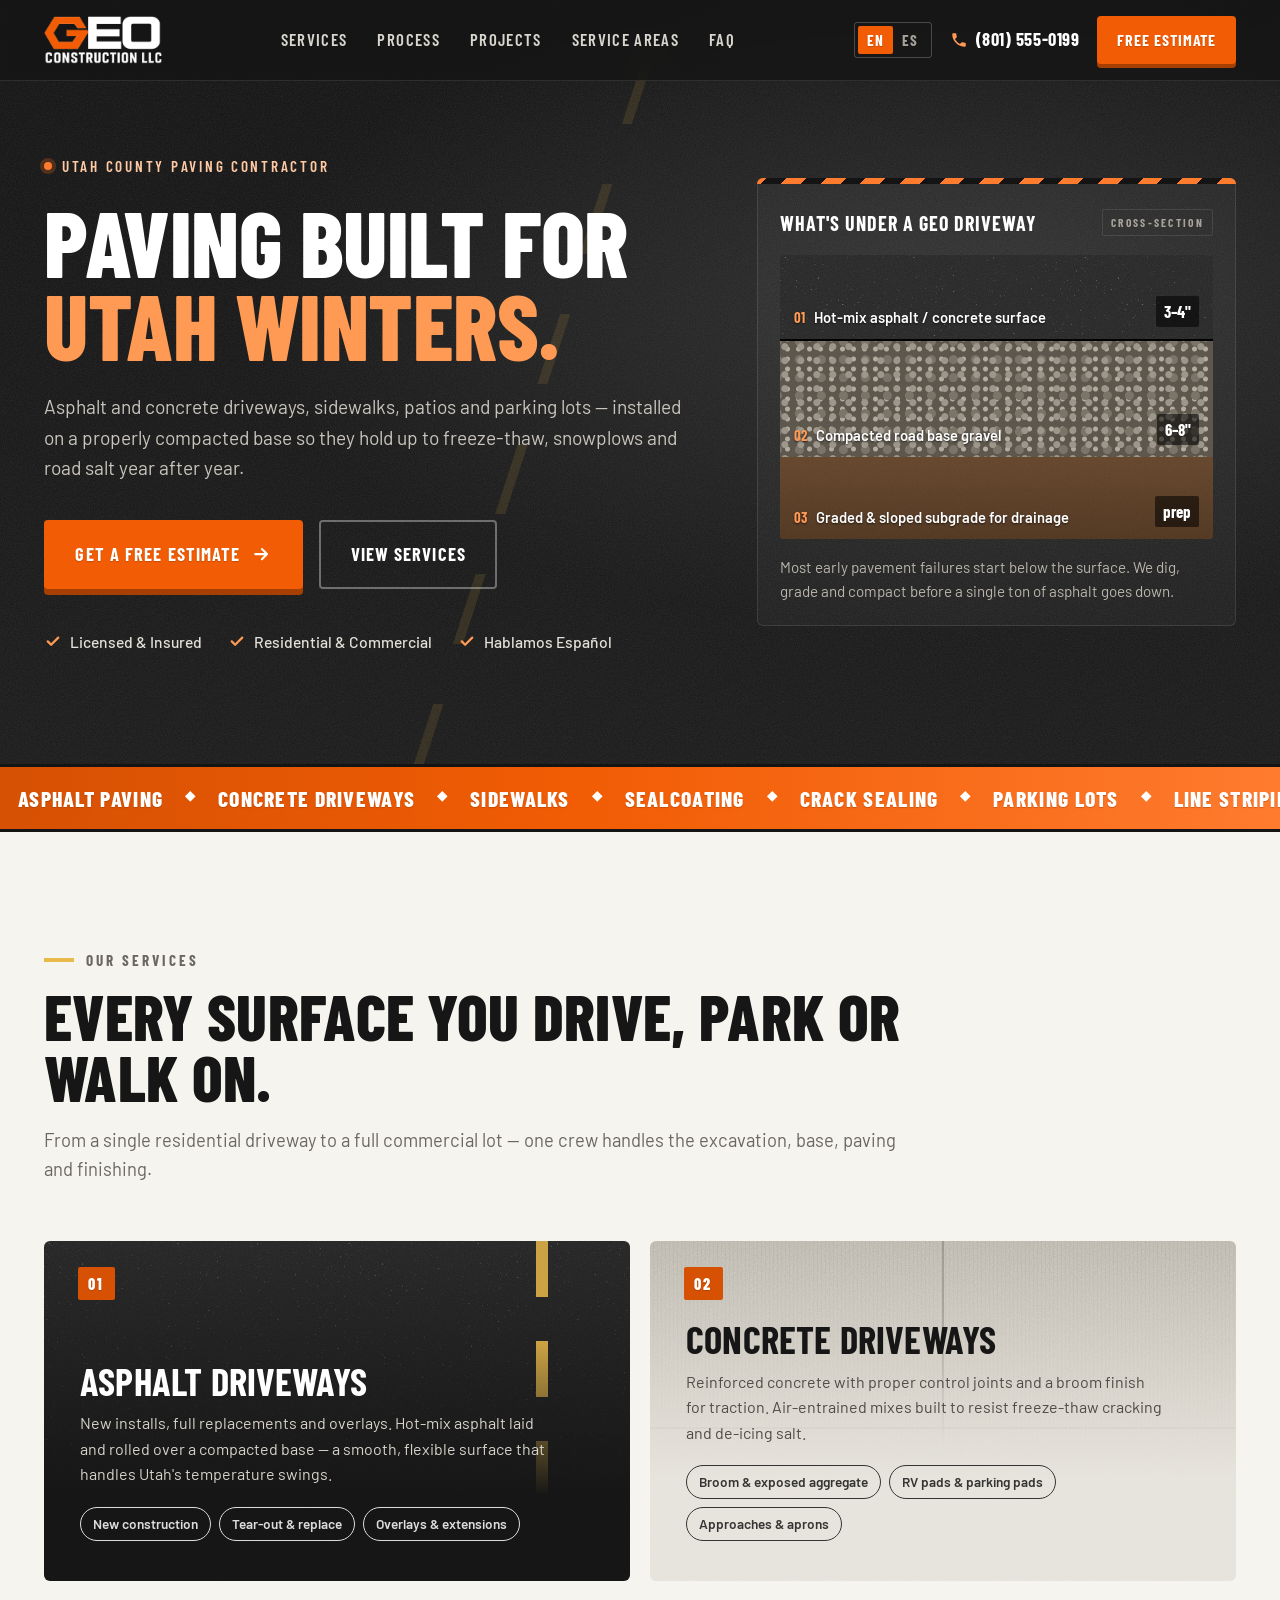
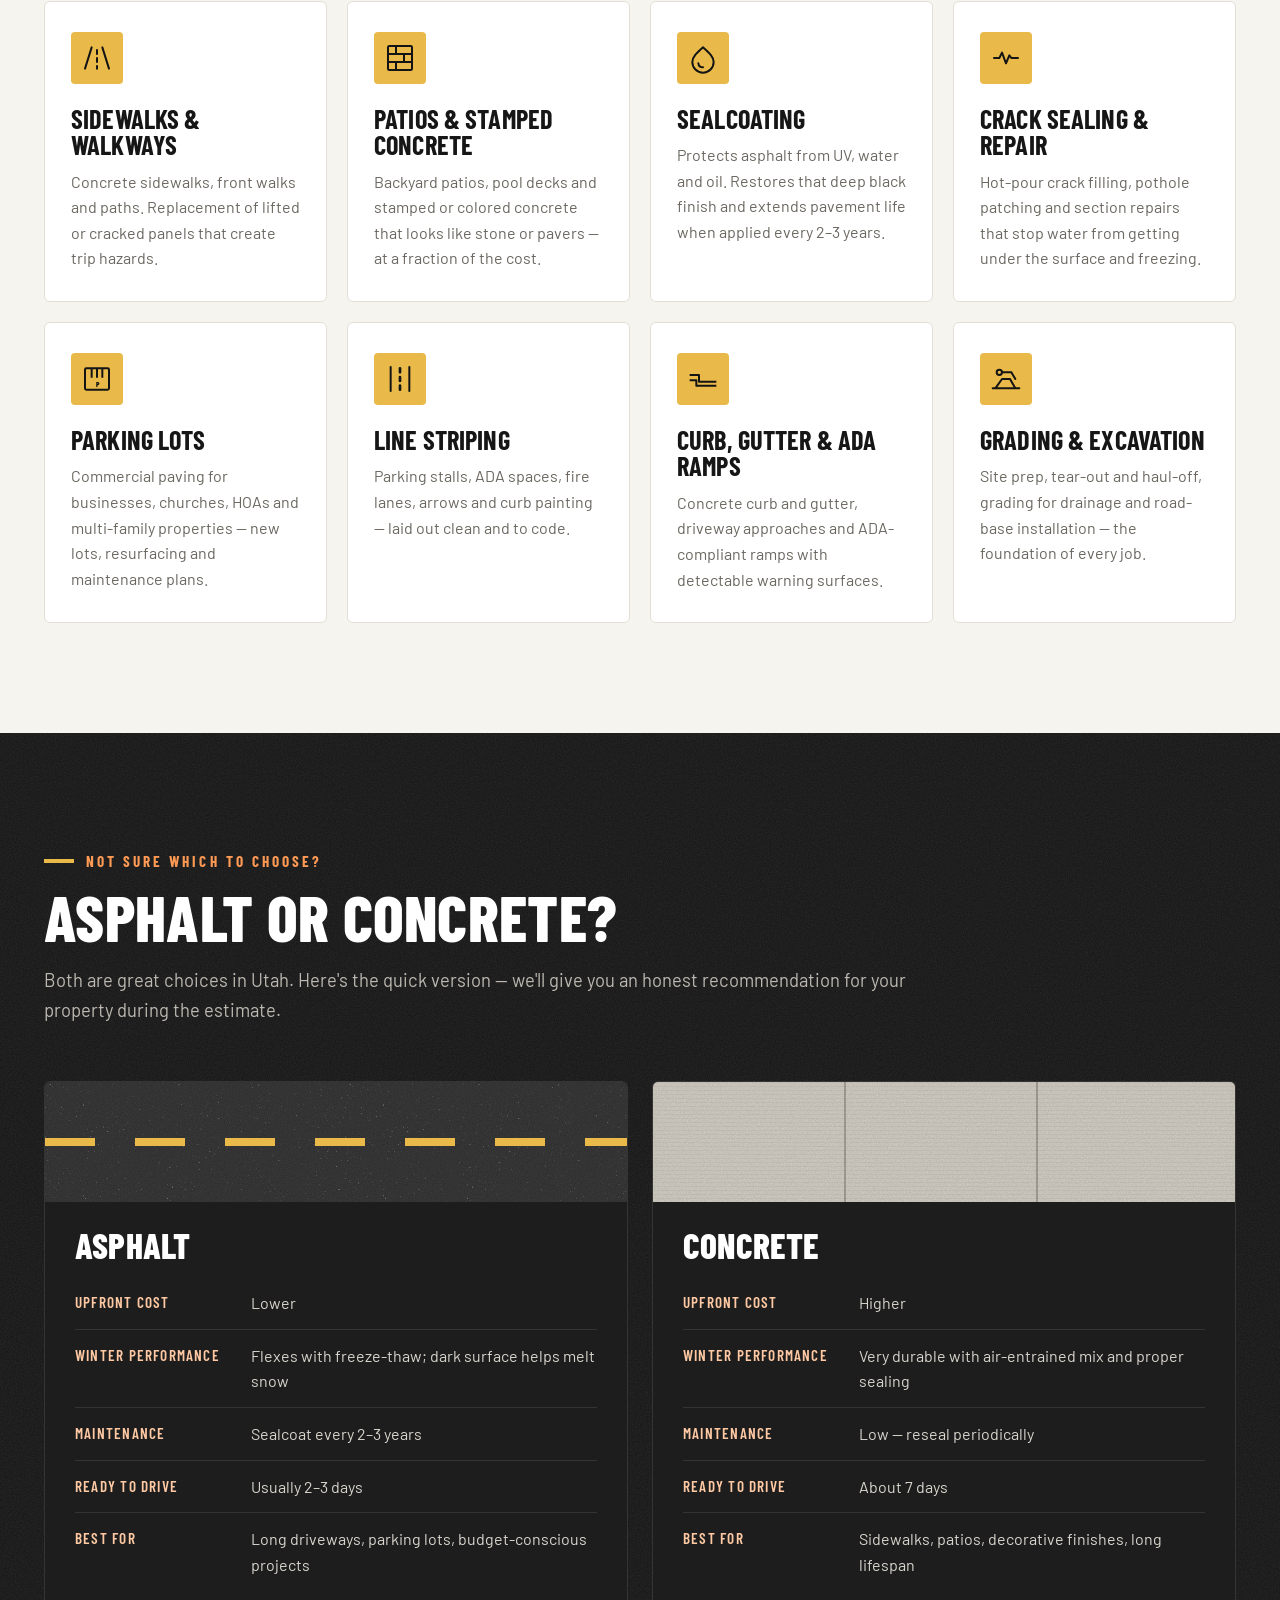
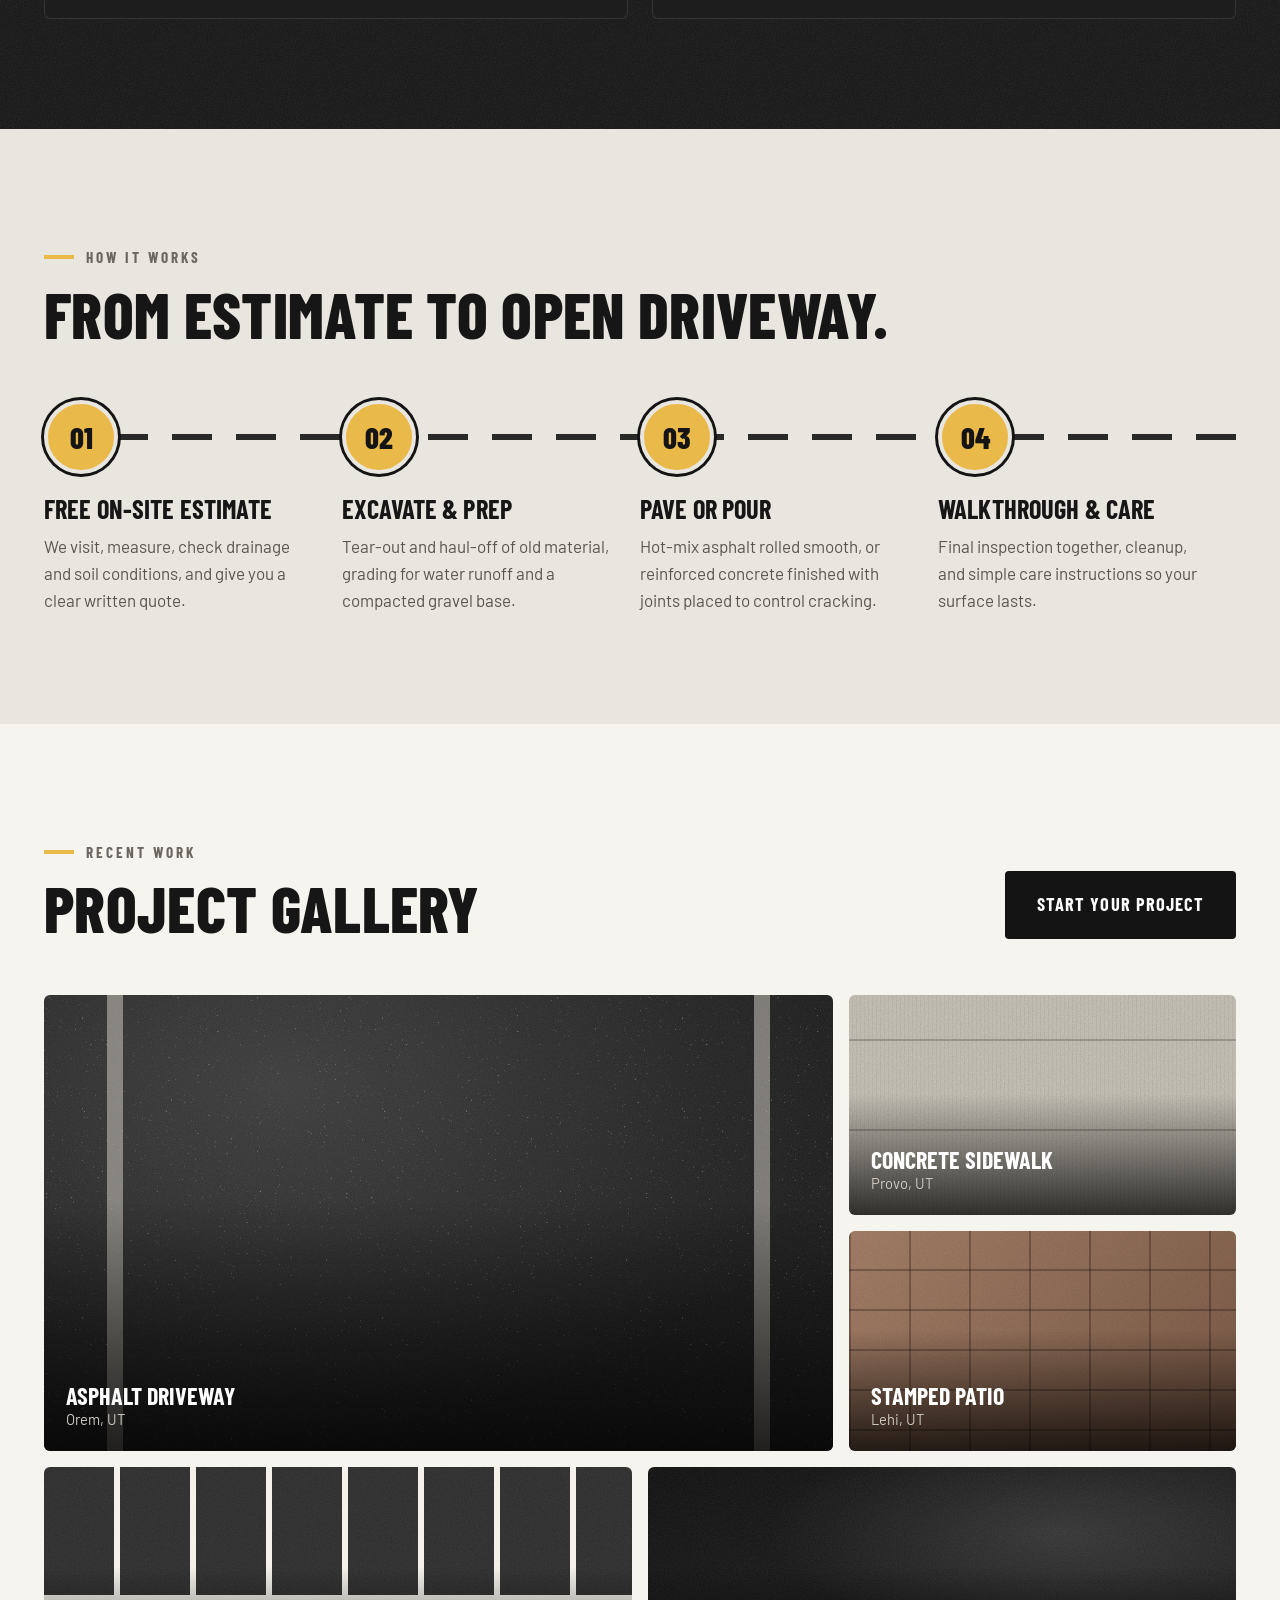
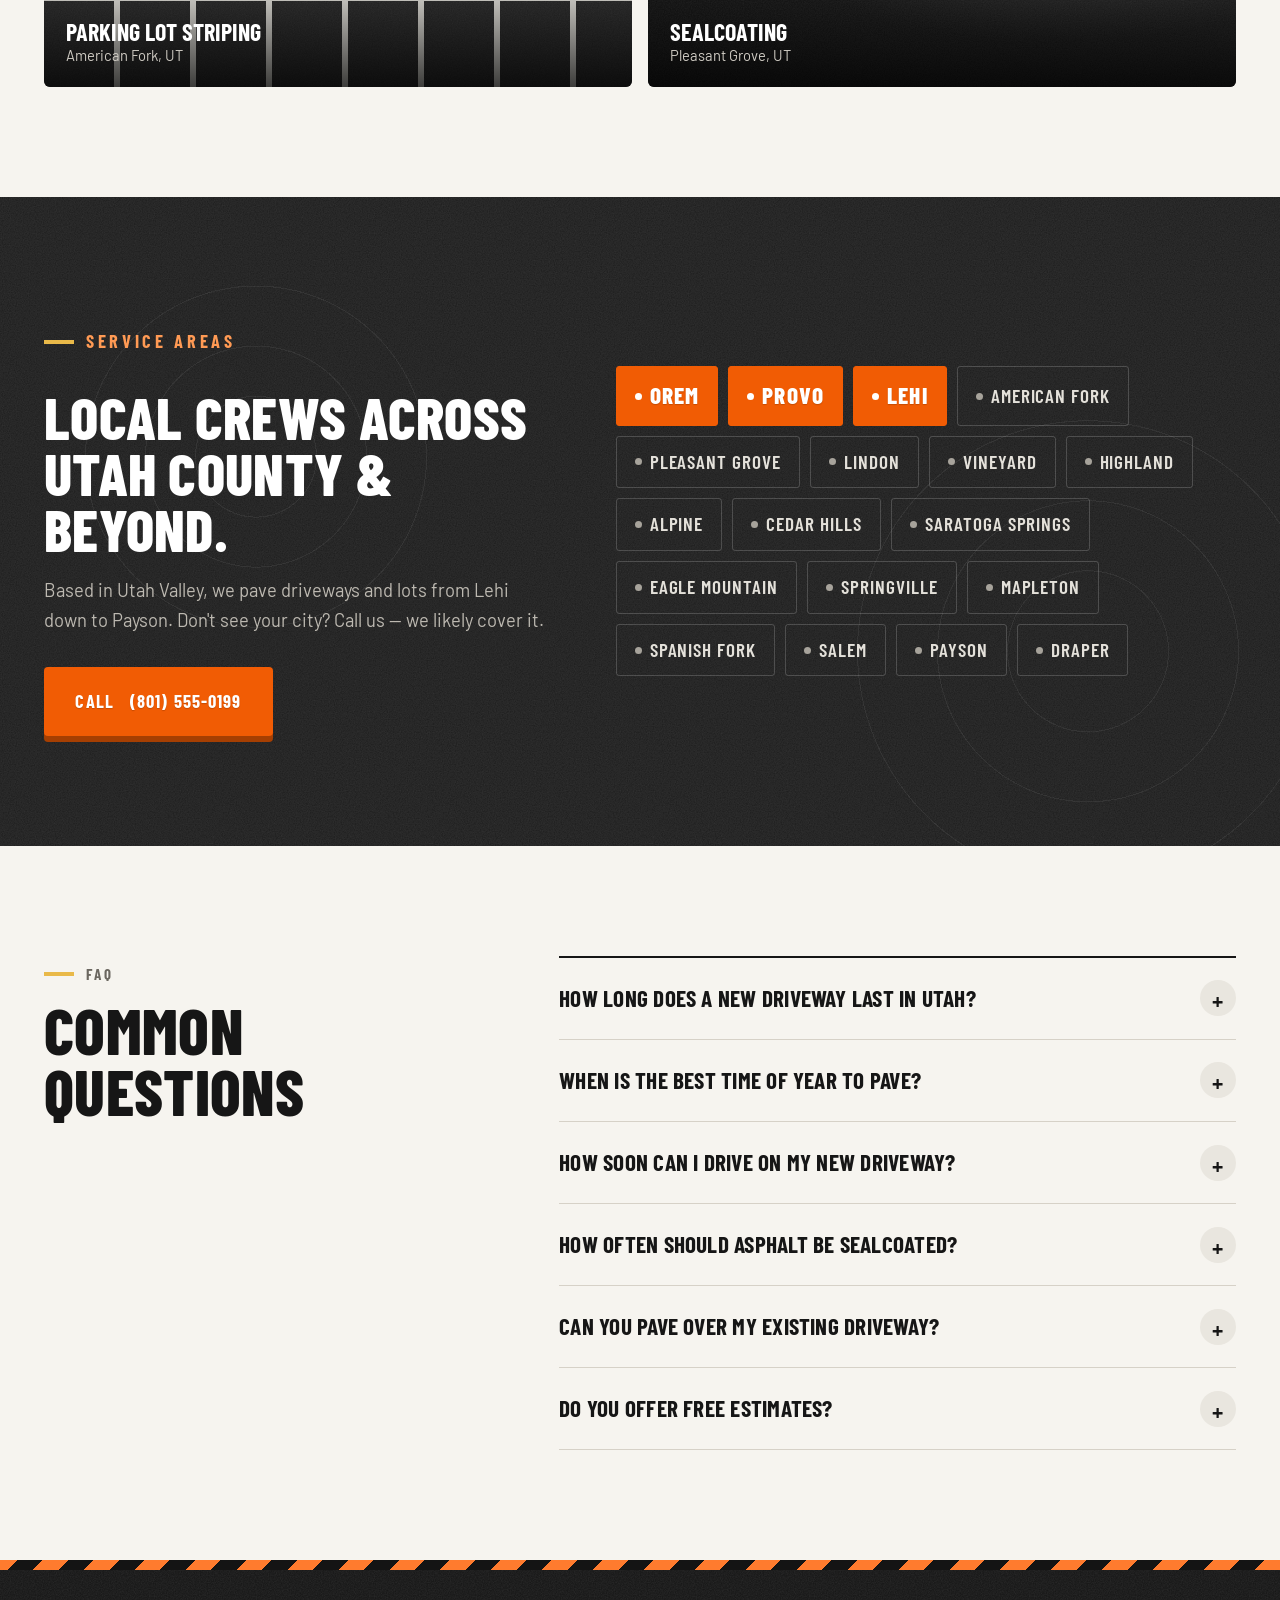
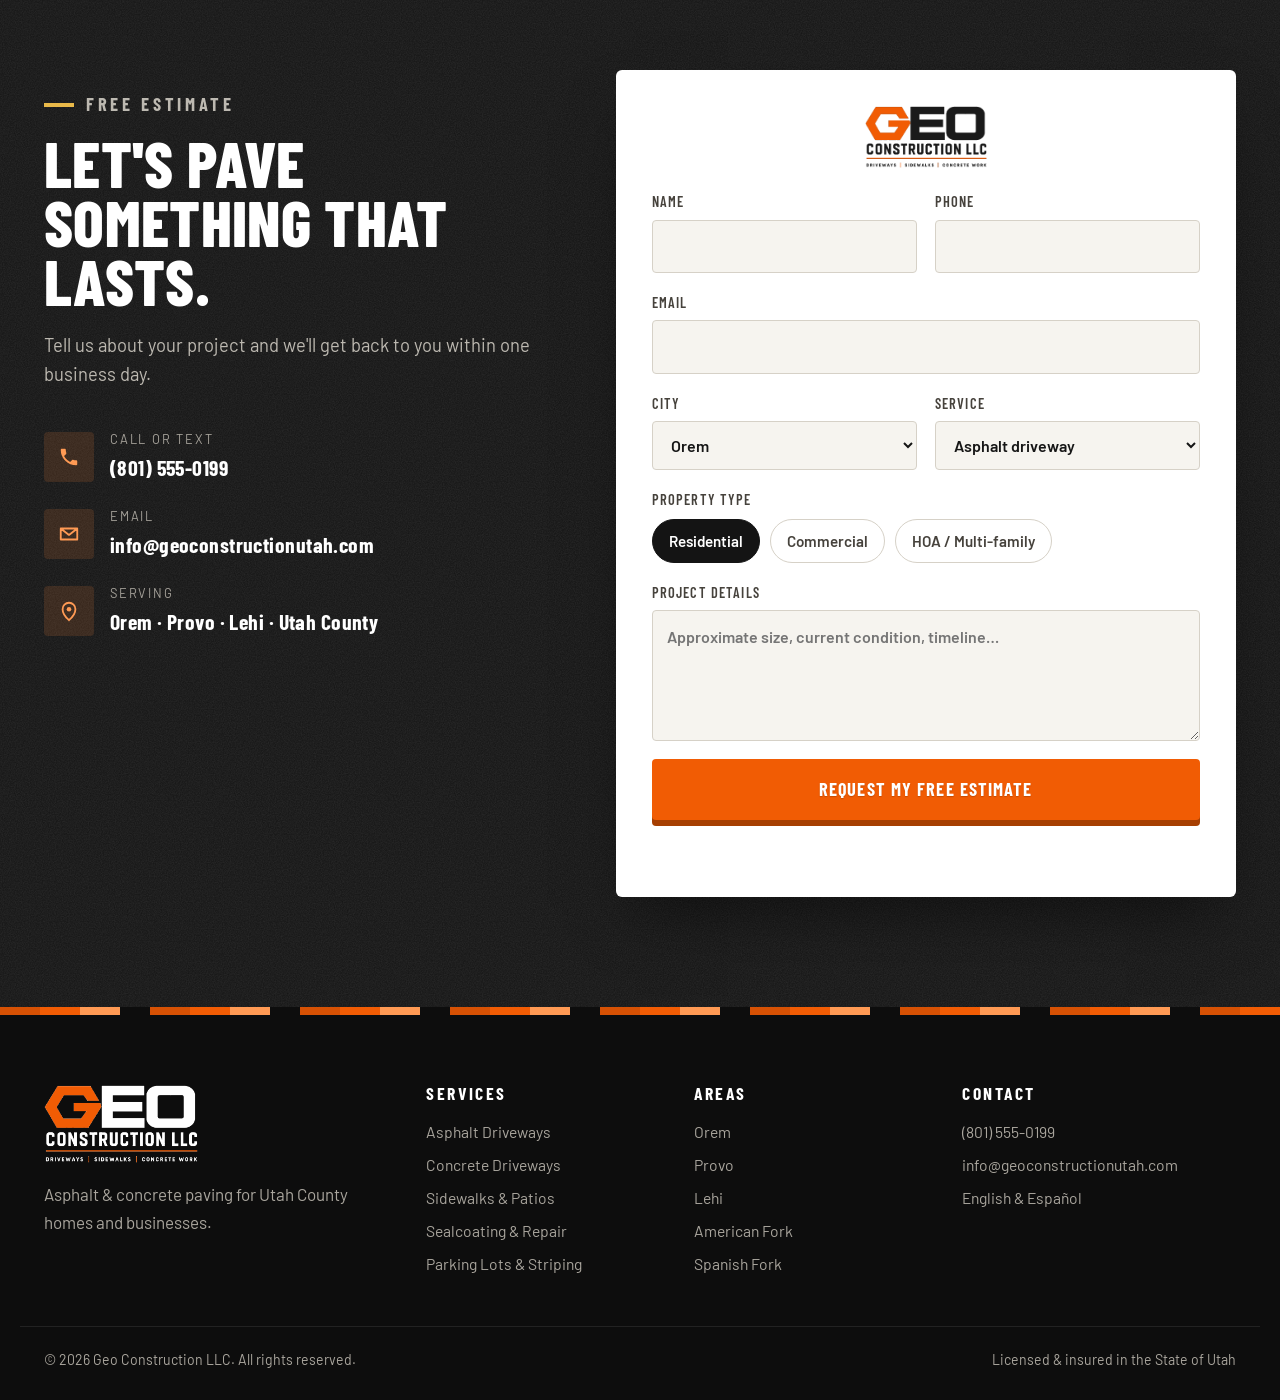
==== commit f78a558c: "Add brand logo across header, footer, form, favicon and social preview Logo extracted from the clien" ====
--- a/index.html
+++ b/index.html
@@ -8,6 +8,13 @@
   <link rel="preconnect" href="https://fonts.googleapis.com">
   <link rel="preconnect" href="https://fonts.gstatic.com" crossorigin>
   <link href="https://fonts.googleapis.com/css2?family=Barlow+Condensed:wght@600;700;800&family=Barlow:wght@400;500;600&display=swap" rel="stylesheet">
+  <link rel="icon" type="image/png" href="img/favicon.png">
+  <link rel="apple-touch-icon" href="img/favicon.png">
+  <meta property="og:title" content="Geo Construction LLC — Asphalt & Concrete Paving in Utah County">
+  <meta property="og:description" content="Driveways, sidewalks, patios and parking lots in Orem, Provo, Lehi and all of Utah County. Free estimates. Hablamos español.">
+  <meta property="og:image" content="https://rolz-royz.github.io/geo-construction/img/logo-social.jpg">
+  <meta property="og:type" content="website">
+  <meta name="twitter:card" content="summary_large_image">
   <link rel="stylesheet" href="styles.css">
   <script>
     // Pick language before first paint to avoid a flash of the wrong language.
@@ -38,10 +45,7 @@
   <header class="header" id="top">
     <div class="container header__inner">
       <a href="#top" class="logo" aria-label="Geo Construction LLC home">
-        <span class="logo__mark" aria-hidden="true">
-          <svg viewBox="0 0 40 40"><path d="M4 32 L20 6 L36 32 Z" fill="none" stroke="currentColor" stroke-width="3.5" stroke-linejoin="round"/><path d="M12 32 L20 19 L28 32" fill="currentColor"/></svg>
-        </span>
-        <span class="logo__text">GEO<span>CONSTRUCTION</span></span>
+        <img src="img/logo-white-compact.png" width="591" height="240" alt="Geo Construction LLC" class="logo__img">
       </a>
       <nav class="nav" aria-label="Main">
         <ul class="nav__list" id="navList">
@@ -368,6 +372,7 @@
         </div>
 
         <form class="form" id="quoteForm" novalidate>
+          <img src="img/logo-dark.png" width="591" height="300" alt="Geo Construction LLC" class="form__logo">
           <div class="form__row">
             <label><span data-i18n="form.name">Name</span><input type="text" name="name" required autocomplete="name"></label>
             <label><span data-i18n="form.phone">Phone</span><input type="tel" name="phone" required autocomplete="tel"></label>
@@ -414,8 +419,7 @@
     <div class="container footer__inner">
       <div>
         <a href="#top" class="logo logo--footer">
-          <span class="logo__mark" aria-hidden="true"><svg viewBox="0 0 40 40"><path d="M4 32 L20 6 L36 32 Z" fill="none" stroke="currentColor" stroke-width="3.5" stroke-linejoin="round"/><path d="M12 32 L20 19 L28 32" fill="currentColor"/></svg></span>
-          <span class="logo__text">GEO<span>CONSTRUCTION</span></span>
+          <img src="img/logo-white.png" width="591" height="300" alt="Geo Construction LLC — driveways, sidewalks, concrete work" class="logo__img">
         </a>
         <p class="footer__tag" data-i18n="foot.tag">Asphalt &amp; concrete paving for Utah County homes and businesses.</p>
       </div>
--- a/styles.css
+++ b/styles.css
@@ -1,13 +1,21 @@
 /* =========================================================
    Geo Construction LLC — styles
-   Palette: asphalt black, road-marking yellow, concrete gray
+   Palette: asphalt black, road-paint amber, safety orange, concrete gray
    ========================================================= */
 :root {
   --asphalt: #141414;
   --asphalt-2: #1d1d1d;
   --asphalt-3: #2a2a2a;
-  --yellow: #ffc20e;
-  --yellow-dk: #e5a900;
+  --yellow: #e9b949;       /* road-paint amber (softer than pure yellow) */
+  --yellow-dk: #b98a24;
+  /* Orange family — lighter tones for text on dark, mid tones for fills */
+  --orange-200: #ffc9a3;   /* peach: small labels on dark */
+  --orange-300: #ff9a54;   /* light orange: headlines on dark */
+  --orange-400: #ff7b2e;   /* tangerine: hazard stripes, icons */
+  --orange: #f15c04;       /* brand orange, taken from the logo */
+  --orange-600: #d65104;    /* accents on light backgrounds */
+  --orange-dk: #a63f02;    /* button shadow / pressed */
+  --orange-lt: #ff7526;    /* button hover */
   --concrete: #e9e6df;
   --concrete-2: #d8d4cb;
   --paper: #f6f4ef;
@@ -29,7 +37,7 @@
 }
 
 *, *::before, *::after { box-sizing: border-box; }
-html { scroll-behavior: smooth; scroll-padding-top: 80px; }
+html { scroll-behavior: smooth; scroll-padding-top: 88px; }
 body {
   margin: 0;
   font-family: var(--f-body);
@@ -59,15 +67,17 @@
 .btn svg { width: 1.1em; height: 1.1em; transition: transform .2s var(--ease); }
 .btn:hover svg { transform: translateX(4px); }
 .btn:active { transform: translateY(1px) scale(.98); }
-.btn--yellow { background: var(--yellow); color: var(--asphalt); box-shadow: 0 6px 0 var(--yellow-dk); }
-.btn--yellow:hover { background: #ffcd38; }
-.btn--yellow:active { box-shadow: 0 2px 0 var(--yellow-dk); transform: translateY(4px); }
+.btn--yellow { background: var(--orange); color: #fff; box-shadow: 0 6px 0 var(--orange-dk); }
+.btn--yellow:hover { background: var(--orange-lt); }
+.btn--yellow:active { box-shadow: 0 2px 0 var(--orange-dk); transform: translateY(4px); }
 .btn--ghost { border-color: rgba(255,255,255,.35); color: #fff; }
 .btn--ghost:hover { border-color: #fff; background: rgba(255,255,255,.06); }
 .btn--dark { background: var(--asphalt); color: #fff; }
 .btn--dark:hover { background: var(--asphalt-3); }
-.btn--sm { font-size: 1rem; padding: .6em 1.1em; box-shadow: 0 4px 0 var(--yellow-dk); }
+.btn--sm { font-size: 1rem; padding: .6em 1.1em; box-shadow: 0 4px 0 var(--orange-dk); }
 .btn--block { width: 100%; }
+/* White text on the lighter orange fills: a faint burnt-orange shadow keeps it crisp */
+.btn--yellow, .strip span, .svc__num, .areas__list li.is-main, .lang__btn[aria-pressed="true"] { text-shadow: 0 1px 1px rgba(120,45,0,.35); }
 
 /* ---------- Header ---------- */
 .header {
@@ -78,12 +88,13 @@
   transition: background .3s;
 }
 .header.is-scrolled { background: rgba(20,20,20,.96); }
-.header__inner { display: flex; align-items: center; justify-content: space-between; height: 72px; gap: 24px; }
-
-.logo { display: flex; align-items: center; gap: 10px; color: #fff; }
-.logo__mark { width: 38px; height: 38px; color: var(--yellow); }
-.logo__text { font-family: var(--f-display); font-weight: 800; font-size: 1.55rem; letter-spacing: .04em; line-height: 1; display: flex; flex-direction: column; }
-.logo__text span { font-size: .5em; font-weight: 600; letter-spacing: .32em; color: var(--muted-lt); margin-top: 2px; }
+.header__inner { display: flex; align-items: center; justify-content: space-between; height: 80px; gap: 24px; }
+
+.logo { display: flex; align-items: center; color: #fff; }
+.logo__img { height: 48px; width: auto; transition: transform .25s var(--ease); }
+.logo:hover .logo__img { transform: scale(1.03); }
+.logo--footer .logo__img { height: 78px; }
+.form__logo { height: 62px; width: auto; margin: 0 auto 4px; }
 
 .nav__list { display: flex; gap: 30px; }
 .nav__list a {
@@ -99,7 +110,7 @@
 
 .header__cta { display: flex; align-items: center; gap: 18px; }
 .header__phone { display: flex; align-items: center; gap: 8px; color: #fff; font-family: var(--f-display); font-weight: 700; font-size: 1.15rem; letter-spacing: .03em; }
-.header__phone svg { width: 18px; height: 18px; color: var(--yellow); }
+.header__phone svg { width: 18px; height: 18px; color: var(--orange-300); }
 
 .lang { display: flex; padding: 3px; border: 1px solid rgba(255,255,255,.22); border-radius: 3px; }
 .lang__btn {
@@ -108,7 +119,7 @@
   padding: 5px 9px; cursor: pointer; transition: background .2s, color .2s;
 }
 .lang__btn:hover { color: #fff; }
-.lang__btn[aria-pressed="true"] { background: var(--yellow); color: var(--asphalt); }
+.lang__btn[aria-pressed="true"] { background: var(--orange); color: #fff; }
 .lang__btn:focus-visible { outline: 2px solid var(--yellow); outline-offset: 2px; }
 
 .nav__toggle { display: none; background: none; border: 0; width: 44px; height: 44px; padding: 10px; cursor: pointer; }
@@ -140,18 +151,18 @@
 .eyebrow {
   display: inline-flex; align-items: center; gap: 10px;
   font-family: var(--f-display); font-weight: 600; text-transform: uppercase; letter-spacing: .18em; font-size: .95rem;
-  color: var(--yellow); margin-bottom: 22px;
-}
-.dot { width: 8px; height: 8px; background: var(--yellow); border-radius: 50%; box-shadow: 0 0 0 4px rgba(255,194,14,.2); }
+  color: var(--orange-200); margin-bottom: 22px;
+}
+.dot { width: 8px; height: 8px; background: var(--orange-400); border-radius: 50%; box-shadow: 0 0 0 4px rgba(242,106,27,.25); }
 
 .hero__title { font-size: clamp(3.2rem, 7.2vw, 6.4rem); font-weight: 800; text-transform: uppercase; line-height: .9; letter-spacing: -.005em; }
-.hl { color: var(--yellow); }
+.hl { color: var(--orange-300); }
 .hero__title:lang(es) { font-size: clamp(2.9rem, 6vw, 5.6rem); text-wrap: balance; }
 .hero__lead { margin-top: 26px; font-size: 1.2rem; color: #c9c5bd; max-width: 34em; }
 .hero__actions { display: flex; flex-wrap: wrap; gap: 16px; margin-top: 36px; }
 .hero__badges { display: flex; flex-wrap: wrap; gap: 10px 26px; margin-top: 40px; }
 .hero__badges li { display: flex; align-items: center; gap: 8px; font-weight: 500; color: #e3e0d9; font-size: .98rem; }
-.hero__badges svg { width: 18px; height: 18px; color: var(--yellow); }
+.hero__badges svg { width: 18px; height: 18px; color: var(--orange-300); }
 
 /* Cross-section */
 .section-cut {
@@ -160,7 +171,7 @@
 }
 .section-cut::before {
   content: ""; position: absolute; inset: -1px -1px auto -1px; height: 6px; border-radius: 6px 6px 0 0;
-  background: repeating-linear-gradient(-45deg, var(--yellow) 0 14px, var(--asphalt) 14px 28px);
+  background: repeating-linear-gradient(-45deg, var(--orange-400) 0 14px, var(--asphalt) 14px 28px);
 }
 .section-cut__title { display: flex; justify-content: space-between; align-items: center; margin: 6px 0 16px; font-family: var(--f-display); font-weight: 700; font-size: 1.25rem; text-transform: uppercase; letter-spacing: .05em; }
 .section-cut__tag { font-size: .72rem; letter-spacing: .2em; color: var(--muted-lt); border: 1px solid var(--line); padding: 3px 8px; border-radius: 2px; }
@@ -168,7 +179,7 @@
 .layers { border-radius: 3px; overflow: hidden; }
 .layer { position: relative; display: flex; justify-content: space-between; align-items: flex-end; padding: 12px 14px; color: #fff; }
 .layer__label { font-weight: 600; font-size: .92rem; line-height: 1.25; text-shadow: 0 1px 2px rgba(0,0,0,.6); max-width: 75%; }
-.layer__label b { font-family: var(--f-display); color: var(--yellow); margin-right: 6px; }
+.layer__label b { font-family: var(--f-display); color: var(--orange-300); margin-right: 6px; }
 .layer__depth { font-family: var(--f-display); font-weight: 700; font-size: 1.05rem; background: rgba(0,0,0,.55); padding: 2px 8px; border-radius: 2px; }
 .layer--surface {
   height: 86px;
@@ -190,7 +201,7 @@
 .section-cut__note { margin-top: 16px; font-size: .95rem; color: #b9b5ad; }
 
 /* ---------- Marquee strip ---------- */
-.strip { background: var(--yellow); color: var(--asphalt); overflow: hidden; border-block: 3px solid var(--asphalt); }
+.strip { background: linear-gradient(90deg, var(--orange-600), var(--orange) 45%, var(--orange-400)); color: #fff; overflow: hidden; border-block: 3px solid var(--asphalt); }
 .strip__track { display: flex; width: max-content; animation: marquee 38s linear infinite; }
 .strip span, .strip i { font-family: var(--f-display); font-weight: 800; text-transform: uppercase; font-size: 1.35rem; letter-spacing: .06em; padding: 14px 18px; white-space: nowrap; font-style: normal; }
 .strip i { font-size: .8rem; padding: 18px 4px; }
@@ -210,7 +221,7 @@
   color: var(--muted); margin-bottom: 14px;
 }
 .kicker::before { content: ""; width: 30px; height: 4px; background: var(--yellow); }
-.section-head--light .kicker, .kicker--yellow { color: var(--yellow); }
+.section-head--light .kicker, .kicker--yellow { color: var(--orange-300); }
 
 /* ---------- Services ---------- */
 .services { background: var(--paper); }
@@ -221,7 +232,7 @@
   overflow: hidden;
 }
 .svc::after {
-  content: ""; position: absolute; left: 0; right: 0; bottom: 0; height: 4px; background: var(--yellow);
+  content: ""; position: absolute; left: 0; right: 0; bottom: 0; height: 4px; background: var(--orange-600);
   transform: scaleX(0); transform-origin: left; transition: transform .35s var(--ease);
 }
 .svc:hover { transform: translateY(-4px); box-shadow: 0 18px 40px -18px rgba(0,0,0,.25); border-color: #d2cdc2; }
@@ -263,7 +274,7 @@
 }
 .svc--concrete p { color: #4f4b45; }
 .svc--feature > * { position: relative; }
-.svc__num { position: absolute !important; top: 26px; left: 34px; font-family: var(--f-display); font-weight: 800; font-size: 1rem; letter-spacing: .15em; background: var(--yellow); color: var(--asphalt); padding: 4px 10px; border-radius: 2px; }
+.svc__num { position: absolute !important; top: 26px; left: 34px; font-family: var(--f-display); font-weight: 800; font-size: 1rem; letter-spacing: .15em; background: var(--orange-600); color: #fff; padding: 4px 10px; border-radius: 2px; }
 .svc__list { display: flex; flex-wrap: wrap; gap: 8px; margin-top: 20px; }
 .svc__list li { font-size: .85rem; font-weight: 600; padding: 5px 12px; border-radius: 99px; border: 1px solid currentColor; opacity: .85; }
 
@@ -288,7 +299,7 @@
 .compare__card dl { margin: 0; padding: 8px 30px 28px; }
 .compare__card dl div { display: grid; grid-template-columns: 160px 1fr; gap: 16px; padding: 13px 0; border-bottom: 1px solid var(--line); }
 .compare__card dl div:last-child { border-bottom: 0; }
-.compare__card dt { font-family: var(--f-display); font-weight: 600; text-transform: uppercase; letter-spacing: .08em; color: var(--yellow); font-size: .95rem; }
+.compare__card dt { font-family: var(--f-display); font-weight: 600; text-transform: uppercase; letter-spacing: .08em; color: var(--orange-200); font-size: .95rem; }
 .compare__card dd { margin: 0; color: #d9d5cd; font-size: 1rem; }
 
 /* ---------- Process ---------- */
@@ -342,7 +353,7 @@
 .areas__inner { position: relative; display: grid; grid-template-columns: .9fr 1.1fr; gap: 64px; align-items: center; }
 .areas__copy h2 { font-size: clamp(2.4rem, 4.6vw, 3.8rem); font-weight: 800; text-transform: uppercase; line-height: .95; }
 .areas__copy p { margin: 20px 0 32px; color: #bdb9b1; font-size: 1.15rem; }
-.areas .kicker { color: var(--yellow); }
+.areas .kicker { color: var(--orange-300); }
 .areas__list { display: flex; flex-wrap: wrap; gap: 10px; }
 .areas__list li {
   display: flex; align-items: center; gap: 8px;
@@ -351,9 +362,9 @@
   transition: background .2s, border-color .2s, color .2s;
 }
 .areas__list li::before { content: ""; width: 7px; height: 7px; background: var(--muted-lt); border-radius: 50%; }
-.areas__list li:hover { border-color: var(--yellow); color: #fff; }
-.areas__list li.is-main { background: var(--yellow); color: var(--asphalt); border-color: var(--yellow); font-weight: 800; font-size: 1.45rem; }
-.areas__list li.is-main::before { background: var(--asphalt); }
+.areas__list li:hover { border-color: var(--orange-300); color: #fff; }
+.areas__list li.is-main { background: var(--orange); color: #fff; border-color: var(--orange); font-weight: 800; font-size: 1.45rem; }
+.areas__list li.is-main::before { background: #fff; }
 
 /* ---------- FAQ ---------- */
 .faq { background: var(--paper); }
@@ -369,22 +380,22 @@
   content: "+"; flex: none; width: 36px; height: 36px; display: grid; place-items: center;
   font-size: 1.6rem; font-weight: 600; background: var(--concrete); border-radius: 50%; transition: transform .3s var(--ease), background .2s;
 }
-.qa[open] summary::after { transform: rotate(45deg); background: var(--yellow); }
+.qa[open] summary::after { transform: rotate(45deg); background: var(--orange); color: #fff; }
 .qa p { padding: 0 56px 24px 0; color: var(--muted); font-size: 1.05rem; }
 
 /* ---------- Quote ---------- */
 .quote { background: var(--noise), var(--asphalt); color: #fff; position: relative; }
-.quote::before { content: ""; position: absolute; top: 0; left: 0; right: 0; height: 10px; background: repeating-linear-gradient(-45deg, var(--yellow) 0 18px, var(--asphalt) 18px 36px); }
+.quote::before { content: ""; position: absolute; top: 0; left: 0; right: 0; height: 10px; background: repeating-linear-gradient(-45deg, var(--orange-400) 0 18px, var(--asphalt) 18px 36px); }
 .quote__inner { display: grid; grid-template-columns: .9fr 1.1fr; gap: 64px; align-items: start; }
 .quote__copy h2 { font-size: clamp(2.6rem, 5vw, 4.4rem); font-weight: 800; text-transform: uppercase; line-height: .92; }
 .quote__copy > p { margin-top: 20px; color: #bdb9b1; font-size: 1.15rem; }
 .contact { margin-top: 40px; display: grid; gap: 22px; }
 .contact li { display: flex; gap: 16px; align-items: center; }
-.contact__ico { flex: none; width: 50px; height: 50px; display: grid; place-items: center; border-radius: 4px; background: rgba(255,194,14,.12); color: var(--yellow); }
+.contact__ico { flex: none; width: 50px; height: 50px; display: grid; place-items: center; border-radius: 4px; background: rgba(255,138,61,.14); color: var(--orange-300); }
 .contact__ico svg { width: 22px; height: 22px; }
 .contact small { display: block; font-size: .8rem; text-transform: uppercase; letter-spacing: .14em; color: var(--muted-lt); }
 .contact a, .contact span { font-family: var(--f-display); font-weight: 700; font-size: 1.35rem; letter-spacing: .02em; }
-.contact a:hover { color: var(--yellow); }
+.contact a:hover { color: var(--orange-300); }
 
 .form { background: #fff; color: var(--ink); padding: 36px; border-radius: 6px; display: grid; gap: 18px; box-shadow: 0 30px 60px -20px rgba(0,0,0,.5); }
 .form__row { display: grid; grid-template-columns: 1fr 1fr; gap: 18px; }
@@ -394,7 +405,7 @@
   width: 100%; padding: 13px 14px; border: 1.5px solid #d6d1c7; border-radius: 4px; background: var(--paper);
   transition: border-color .2s, box-shadow .2s, background .2s;
 }
-.form input:focus, .form select:focus, .form textarea:focus { outline: none; border-color: var(--asphalt); background: #fff; box-shadow: 0 0 0 3px rgba(255,194,14,.45); }
+.form input:focus, .form select:focus, .form textarea:focus { outline: none; border-color: var(--asphalt); background: #fff; box-shadow: 0 0 0 3px rgba(242,106,27,.35); }
 .form .is-invalid { border-color: #c0392b; }
 .form textarea { resize: vertical; }
 .chips { border: 0; margin: 0; padding: 0; display: flex; flex-wrap: wrap; gap: 10px; }
@@ -403,25 +414,25 @@
 .chip input { position: absolute; opacity: 0; width: 1px; height: 1px; }
 .chip span { display: block; padding: 9px 16px; border: 1.5px solid #d6d1c7; border-radius: 99px; font-family: var(--f-body); font-weight: 600; text-transform: none; letter-spacing: 0; font-size: .95rem; transition: all .2s; }
 .chip input:checked + span { background: var(--asphalt); border-color: var(--asphalt); color: #fff; }
-.chip input:focus-visible + span { box-shadow: 0 0 0 3px rgba(255,194,14,.6); }
+.chip input:focus-visible + span { box-shadow: 0 0 0 3px rgba(242,106,27,.5); }
 .form__status { font-weight: 600; min-height: 1.4em; text-align: center; }
 .form__status.ok { color: #1e7b45; }
 .form__status.err { color: #c0392b; }
 
 /* ---------- Footer ---------- */
 .footer { background: #0d0d0d; color: #a9a59d; }
-.footer__stripe { height: 8px; background: repeating-linear-gradient(90deg, var(--yellow) 0 60px, transparent 60px 100px); }
+.footer__stripe { height: 8px; background: repeating-linear-gradient(90deg, var(--orange-600) 0 40px, var(--orange) 40px 80px, var(--orange-300) 80px 120px, transparent 120px 150px); }
 .footer__inner { display: grid; grid-template-columns: 1.5fr 1fr 1fr 1.2fr; gap: 40px; padding-top: 70px; padding-bottom: 50px; }
 .footer__tag { margin-top: 18px; max-width: 22em; }
 .footer h4 { font-size: 1.1rem; text-transform: uppercase; letter-spacing: .14em; color: #fff; margin-bottom: 16px; }
 .footer ul { display: grid; gap: 8px; font-size: .98rem; }
-.footer a:hover { color: var(--yellow); }
+.footer a:hover { color: var(--orange-300); }
 .footer__bottom { display: flex; justify-content: space-between; flex-wrap: wrap; gap: 10px; padding-top: 22px; padding-bottom: 28px; border-top: 1px solid #222; font-size: .88rem; }
 
 /* ---------- Floating call button (mobile) ---------- */
 .call-fab {
   position: fixed; right: 18px; bottom: 18px; z-index: 60; width: 60px; height: 60px; border-radius: 50%;
-  background: var(--yellow); color: var(--asphalt); display: none; place-items: center;
+  background: var(--orange); color: #fff; display: none; place-items: center;
   box-shadow: 0 10px 24px rgba(0,0,0,.35);
 }
 .call-fab svg { width: 26px; height: 26px; }
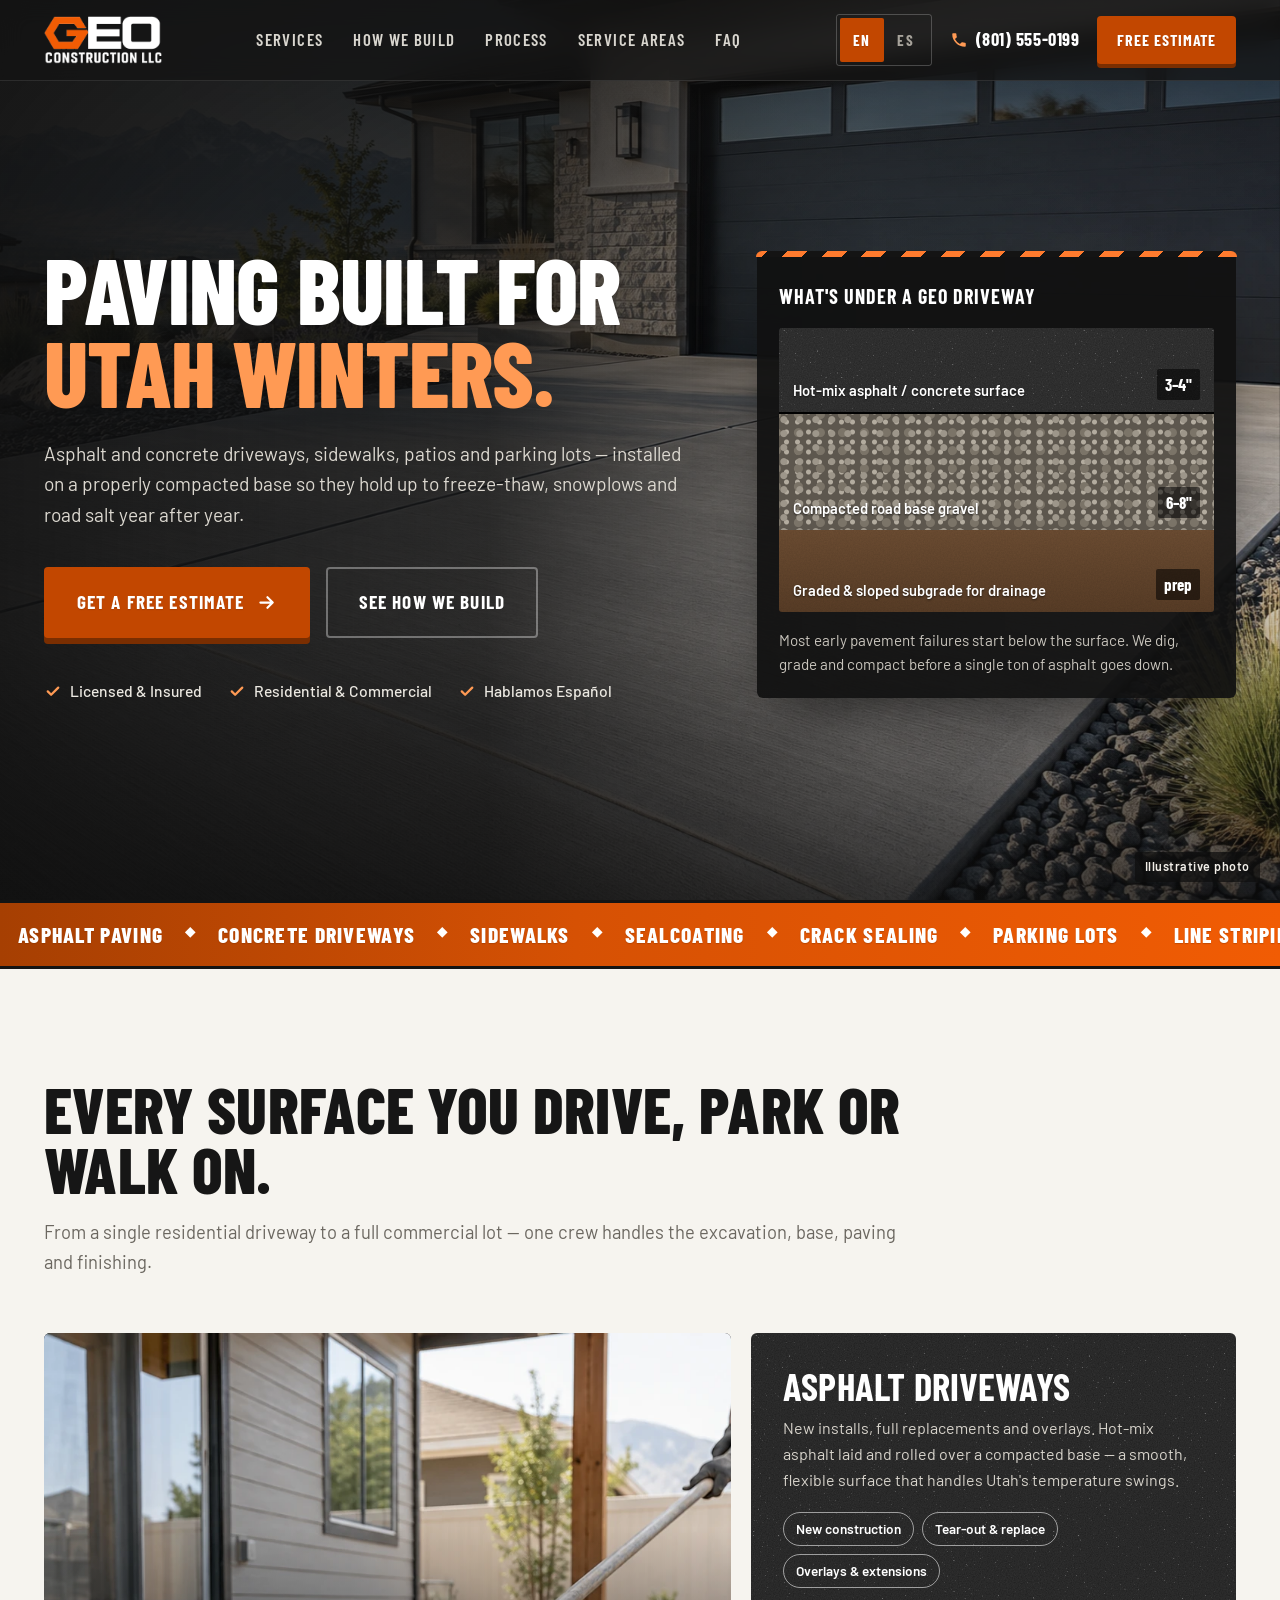
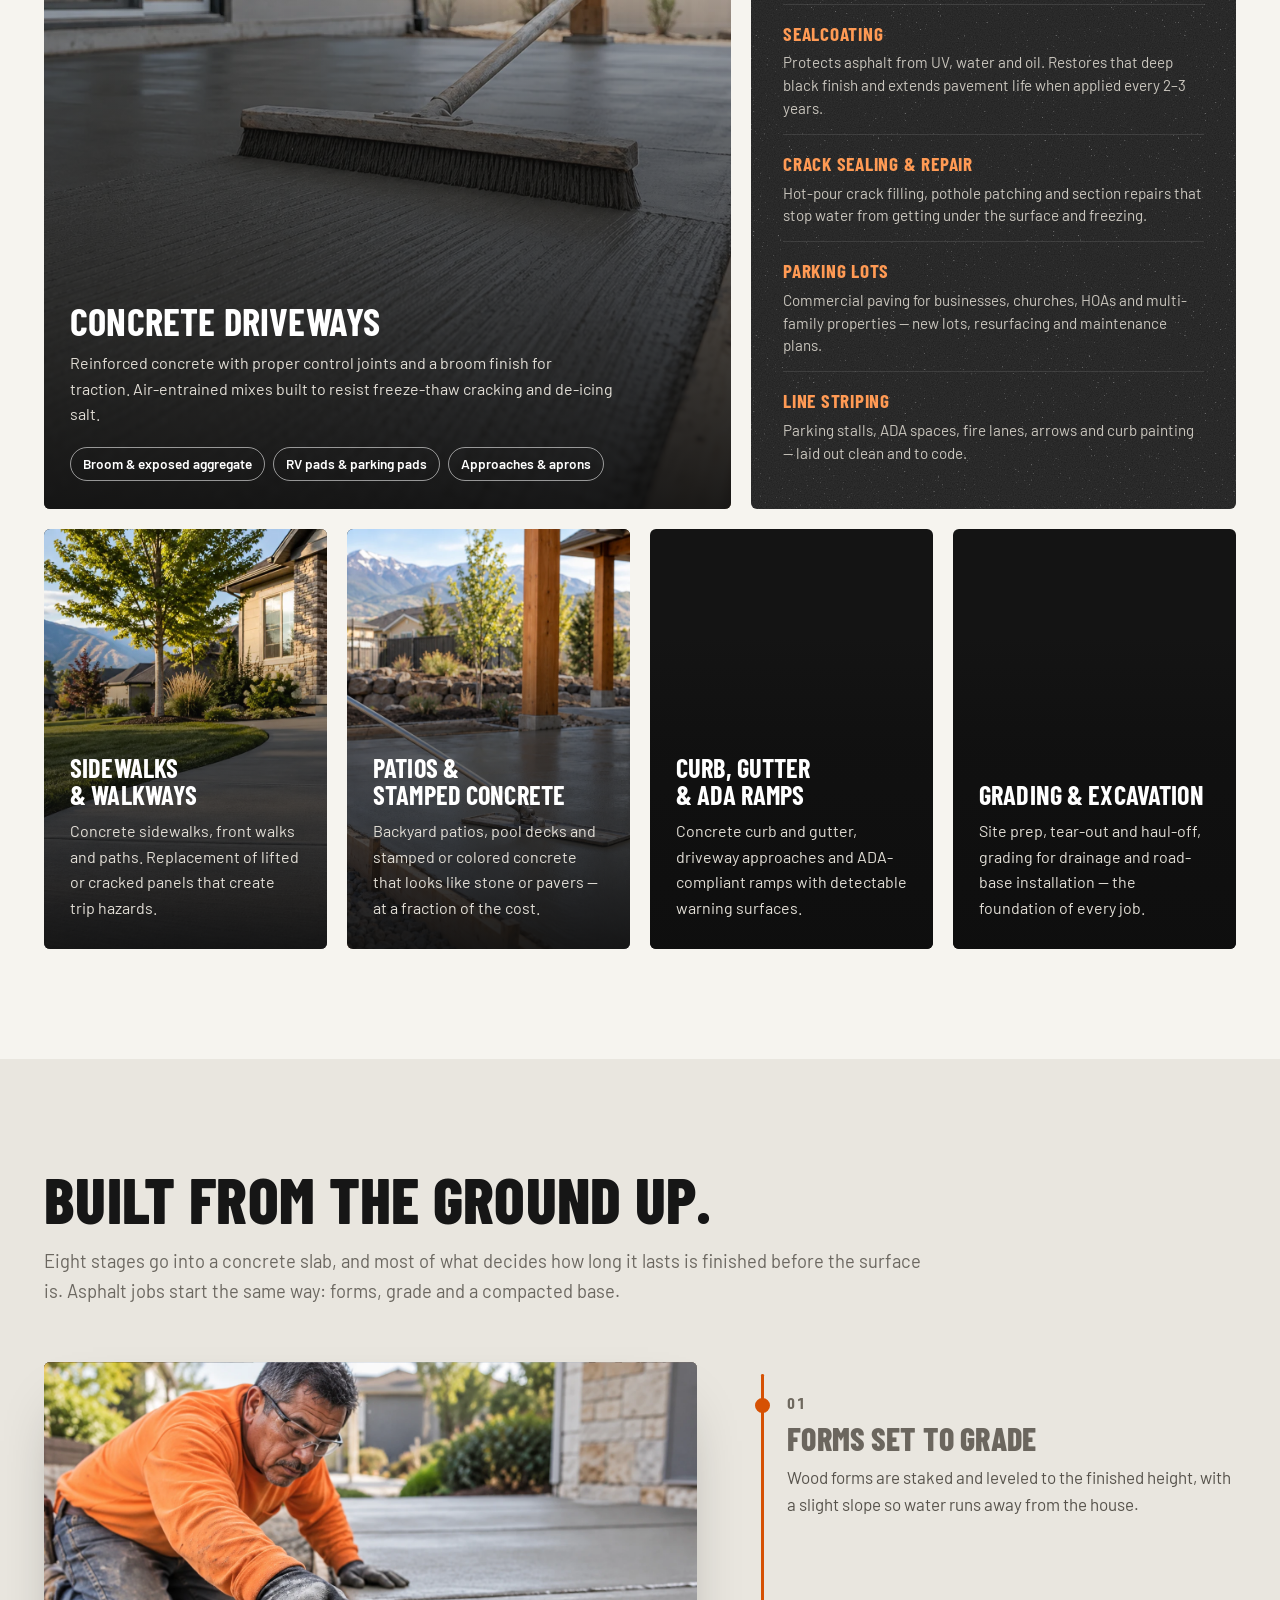
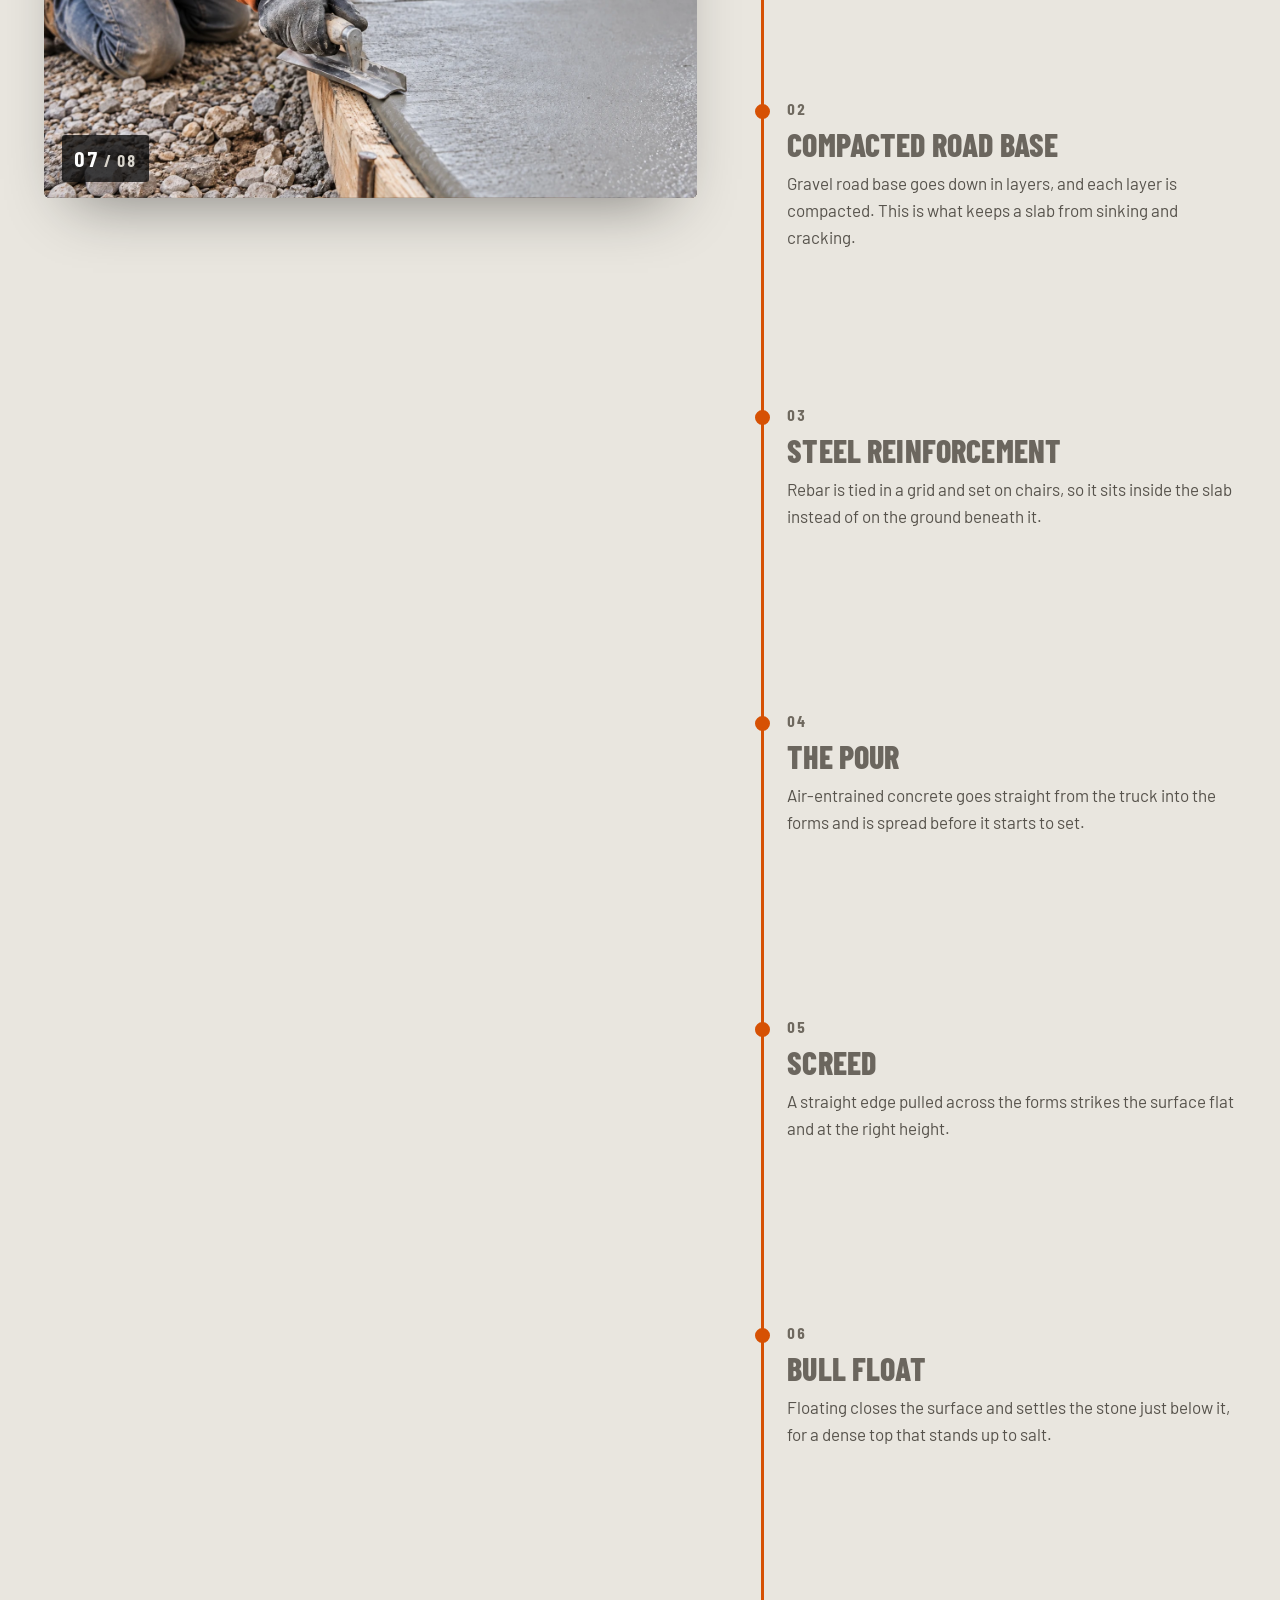
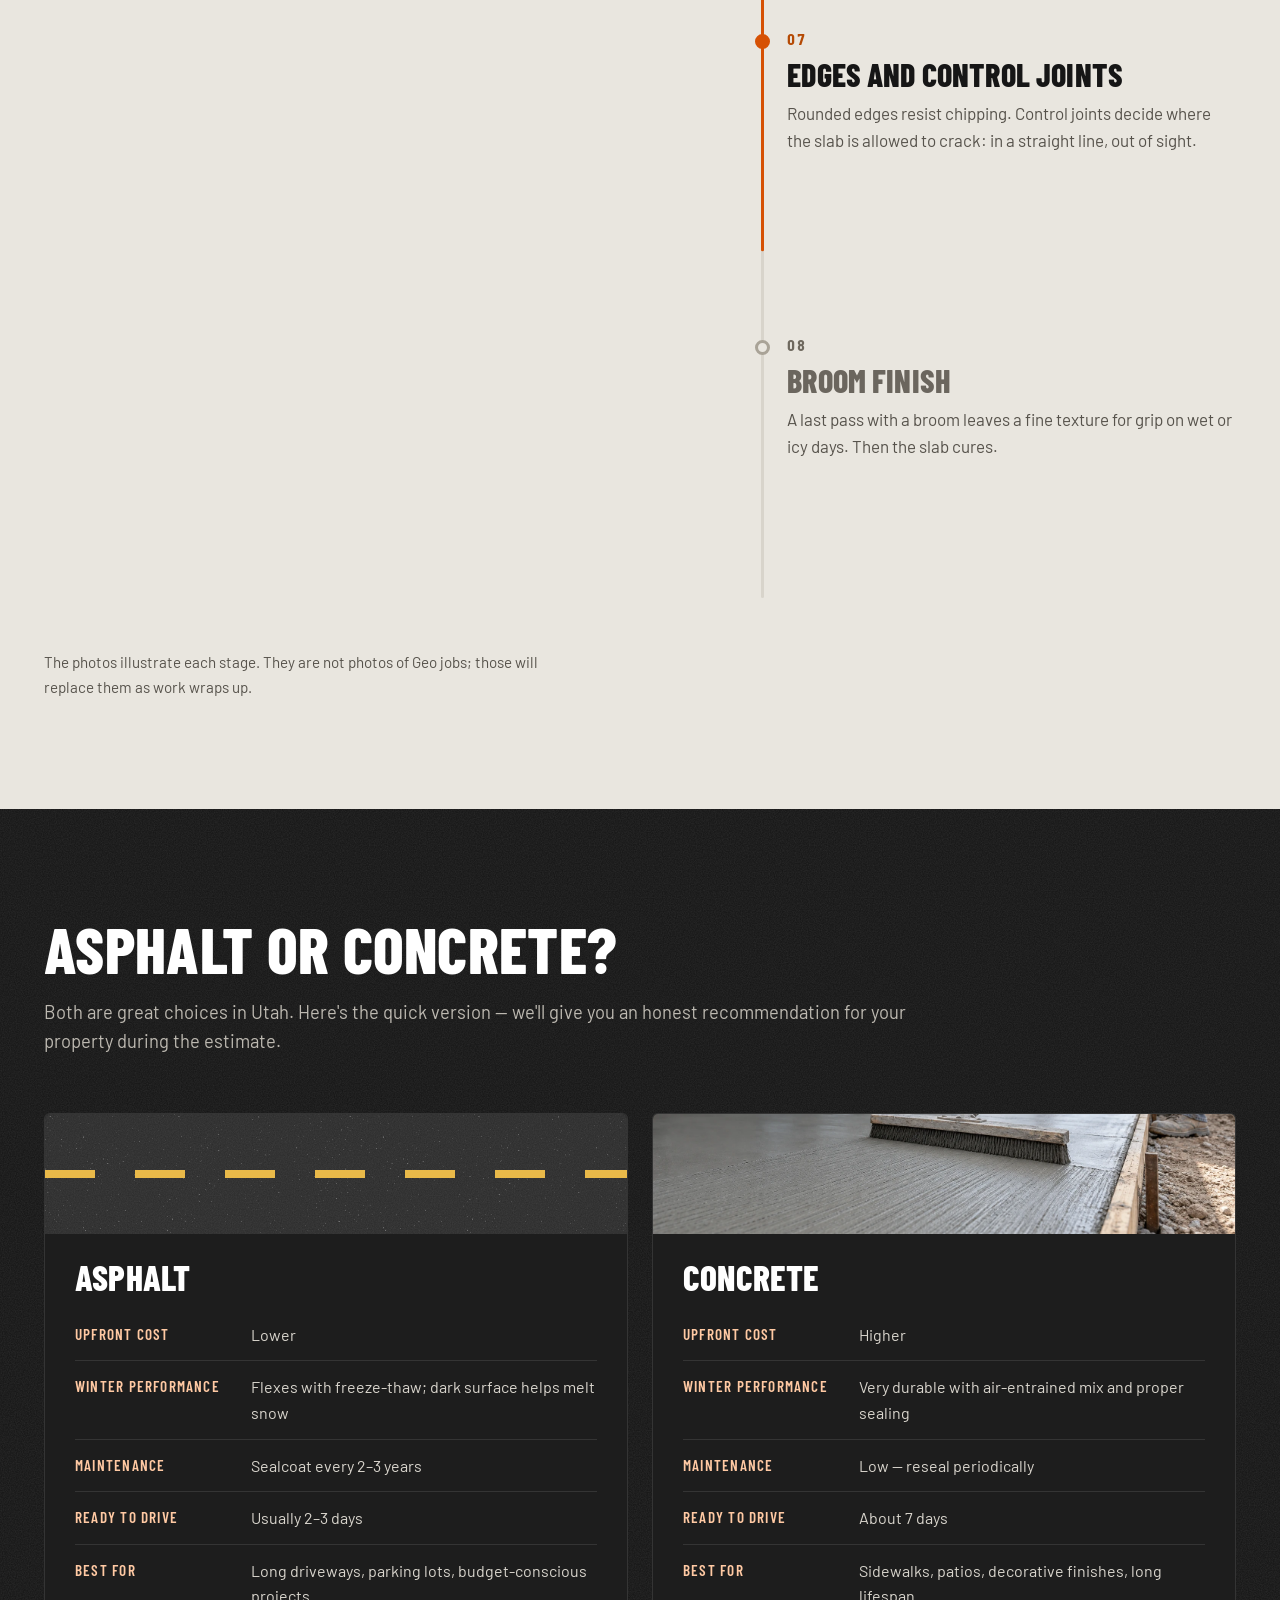
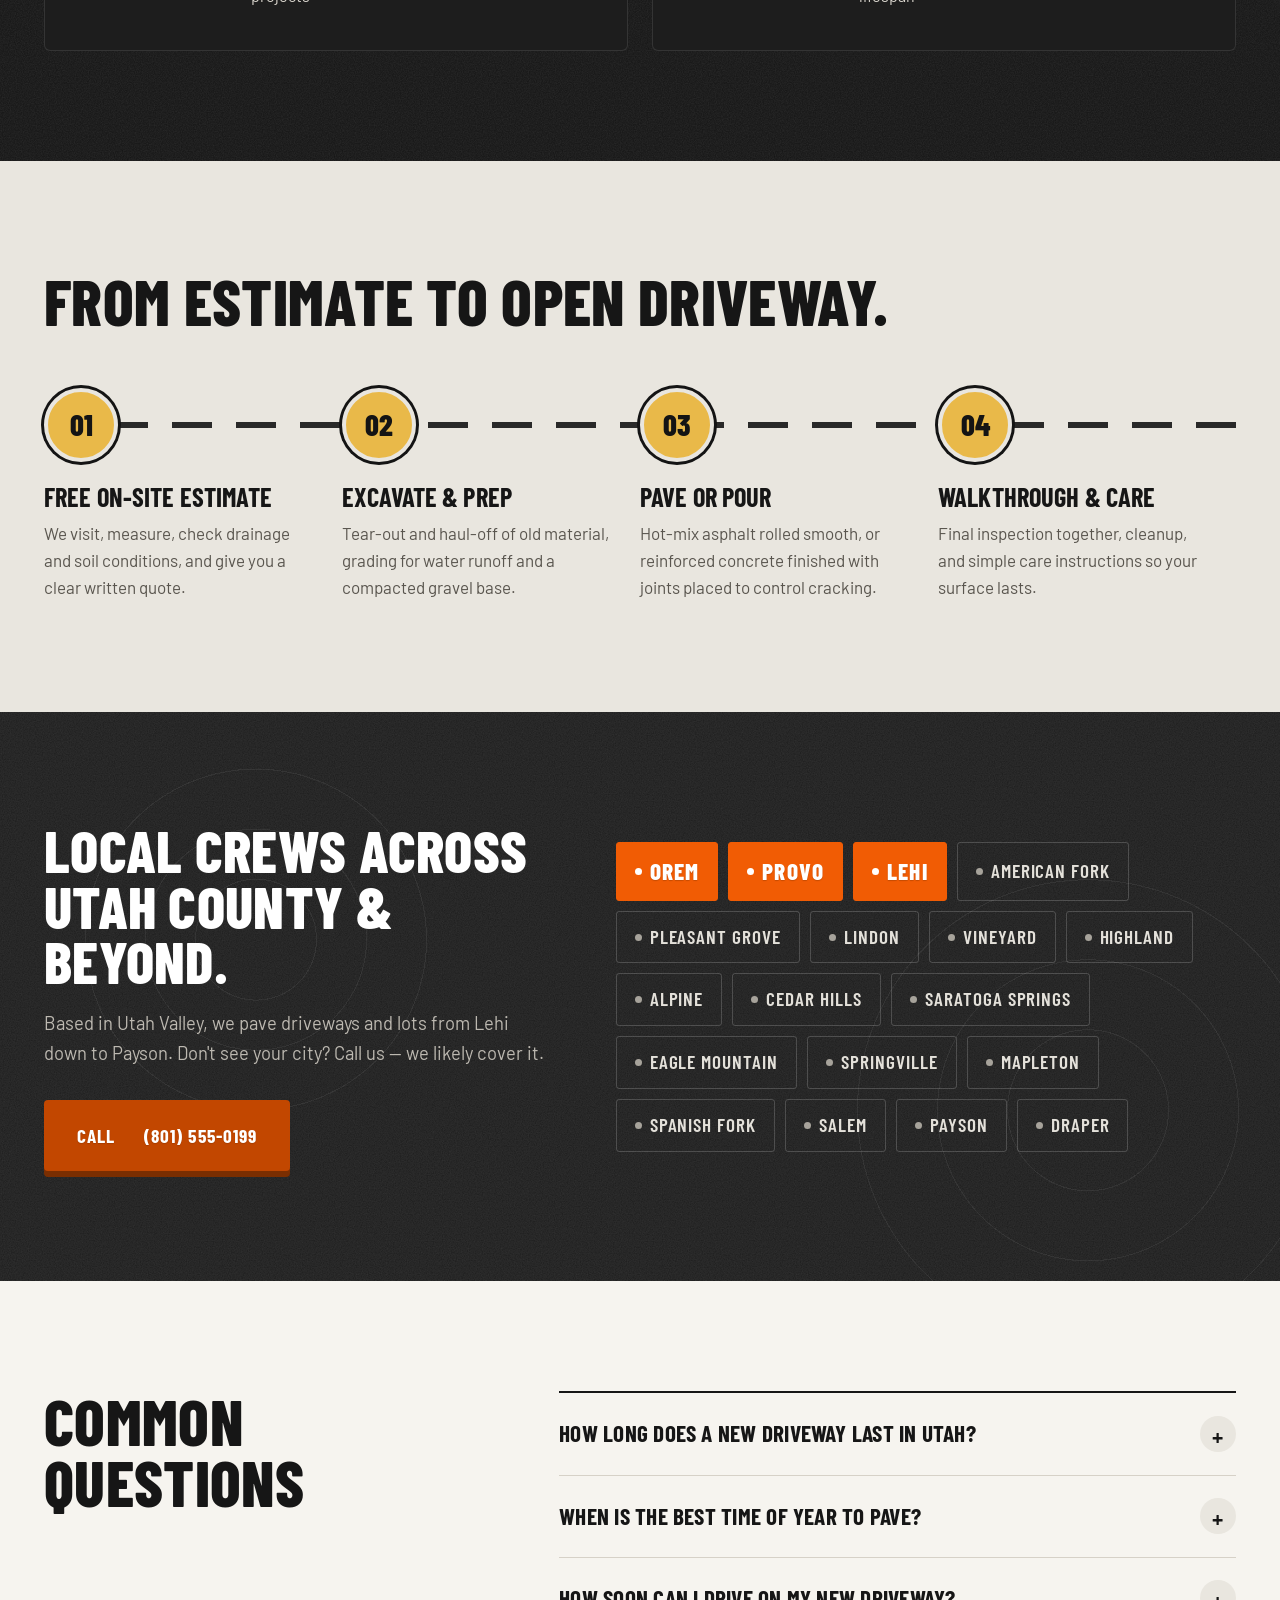
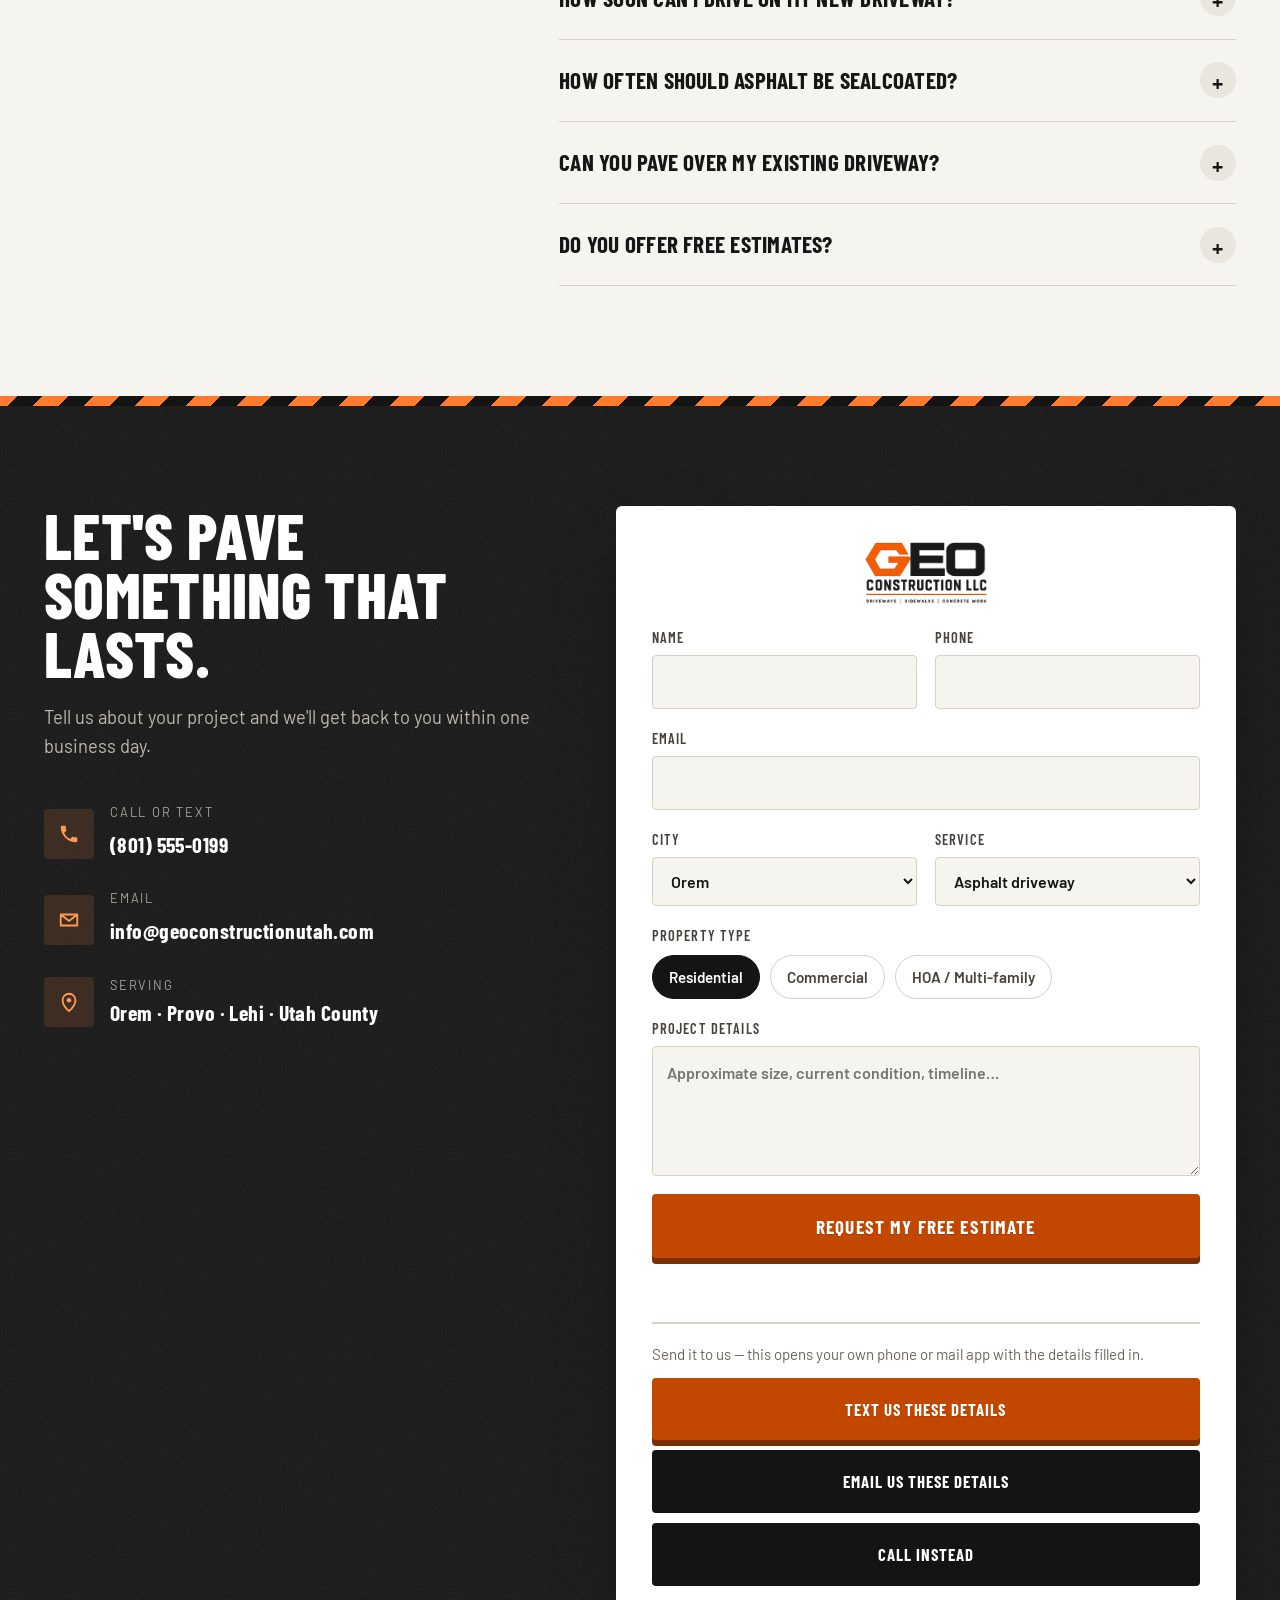
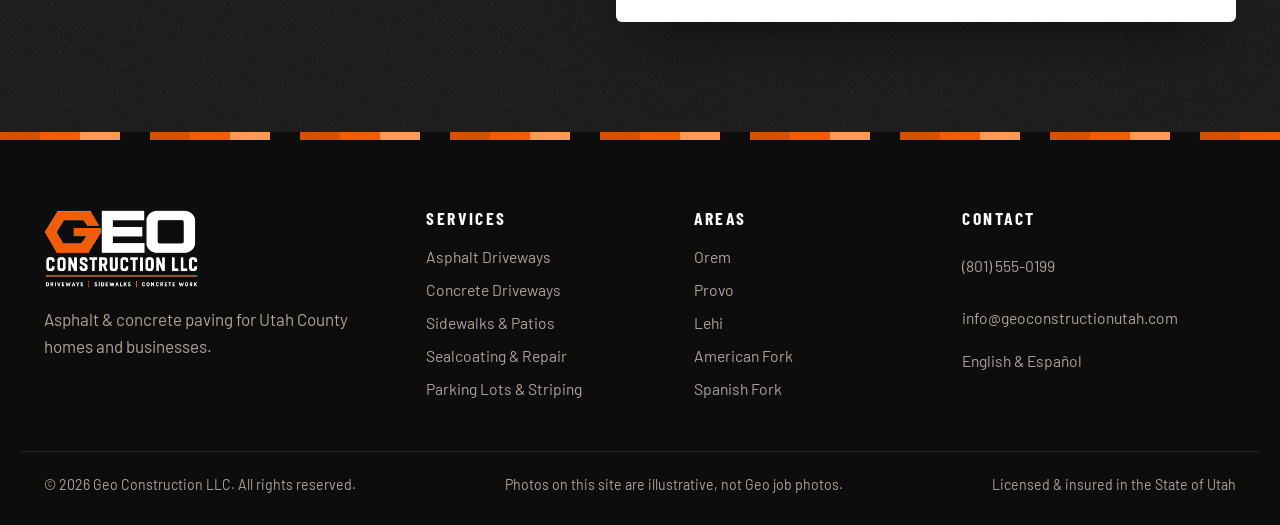
==== commit cf30046c: "Respaldo antes del viaje: cambios sin publicar Co-Authored-By: Claude Opus 5.5 <noreply@anthropic.co" ====
--- a/index.html
+++ b/index.html
@@ -10,11 +10,27 @@
   <link href="https://fonts.googleapis.com/css2?family=Barlow+Condensed:wght@600;700;800&family=Barlow:wght@400;500;600&display=swap" rel="stylesheet">
   <link rel="icon" type="image/png" href="img/favicon.png">
   <link rel="apple-touch-icon" href="img/favicon.png">
+  <link rel="canonical" href="https://rolz-royz.github.io/geo-construction/">
+  <!-- One document in two languages; ?lang= is what the language picker writes. -->
+  <link rel="alternate" hreflang="en" href="https://rolz-royz.github.io/geo-construction/?lang=en">
+  <link rel="alternate" hreflang="es" href="https://rolz-royz.github.io/geo-construction/?lang=es">
+  <link rel="alternate" hreflang="x-default" href="https://rolz-royz.github.io/geo-construction/">
+  <meta name="theme-color" content="#1a1a1a">
+  <meta property="og:site_name" content="Geo Construction LLC">
   <meta property="og:title" content="Geo Construction LLC — Asphalt & Concrete Paving in Utah County">
   <meta property="og:description" content="Driveways, sidewalks, patios and parking lots in Orem, Provo, Lehi and all of Utah County. Free estimates. Hablamos español.">
   <meta property="og:image" content="https://rolz-royz.github.io/geo-construction/img/logo-social.jpg">
+  <meta property="og:image:width" content="1200">
+  <meta property="og:image:height" content="1200">
+  <meta property="og:image:alt" content="Geo Construction LLC — driveways, sidewalks, concrete work">
+  <meta property="og:url" content="https://rolz-royz.github.io/geo-construction/">
   <meta property="og:type" content="website">
+  <meta property="og:locale" content="en_US">
+  <meta property="og:locale:alternate" content="es_US">
   <meta name="twitter:card" content="summary_large_image">
+  <meta name="twitter:title" content="Geo Construction LLC — Asphalt & Concrete Paving in Utah County">
+  <meta name="twitter:description" content="Driveways, sidewalks, patios and parking lots in Orem, Provo, Lehi and all of Utah County. Free estimates. Hablamos español.">
+  <meta name="twitter:image" content="https://rolz-royz.github.io/geo-construction/img/logo-social.jpg">
   <link rel="stylesheet" href="styles.css">
   <script>
     // Pick language before first paint to avoid a flash of the wrong language.
@@ -26,20 +42,115 @@
       document.documentElement.lang = lang;
     })();
   </script>
-  <script type="application/ld+json">
+  <!-- Structured data claims only what the page itself states: services, languages, service
+       area. No ratings, reviews, hours, prices, founding date or street address appear here
+       until they are real. The telephone and email are still the placeholders from config.js. -->
+  <script type="application/ld+json" id="schemaBusiness">
   {
     "@context": "https://schema.org",
-    "@type": "GeneralContractor",
-    "name": "Geo Construction LLC",
-    "description": "Asphalt and concrete paving contractor serving Utah County.",
-    "telephone": "+1-801-555-0199",
-    "knowsLanguage": ["en", "es"],
-    "areaServed": ["Orem, UT", "Provo, UT", "Lehi, UT", "American Fork, UT", "Pleasant Grove, UT", "Lindon, UT", "Springville, UT", "Spanish Fork, UT", "Saratoga Springs, UT", "Eagle Mountain, UT"],
-    "address": { "@type": "PostalAddress", "addressRegion": "UT", "addressCountry": "US" }
+    "@graph": [
+      {
+        "@type": "GeneralContractor",
+        "@id": "https://rolz-royz.github.io/geo-construction/#business",
+        "name": "Geo Construction LLC",
+        "url": "https://rolz-royz.github.io/geo-construction/",
+        "description": "Asphalt and concrete paving contractor serving Utah County — driveways, sidewalks, patios, parking lots, sealcoating and repairs, installed over a properly compacted base.",
+        "slogan": "Driveways | Sidewalks | Concrete Work",
+        "logo": "https://rolz-royz.github.io/geo-construction/img/logo-social.jpg",
+        "image": "https://rolz-royz.github.io/geo-construction/img/logo-social.jpg",
+        "telephone": "+1-801-555-0199",
+        "email": "info@geoconstructionutah.com",
+        "knowsLanguage": ["en-US", "es-US"],
+        "availableLanguage": ["English", "Spanish"],
+        "address": { "@type": "PostalAddress", "addressRegion": "UT", "addressCountry": "US" },
+        "areaServed": [
+          { "@type": "City", "name": "Orem", "addressRegion": "UT" },
+          { "@type": "City", "name": "Provo", "addressRegion": "UT" },
+          { "@type": "City", "name": "Lehi", "addressRegion": "UT" },
+          { "@type": "City", "name": "American Fork", "addressRegion": "UT" },
+          { "@type": "City", "name": "Pleasant Grove", "addressRegion": "UT" },
+          { "@type": "City", "name": "Lindon", "addressRegion": "UT" },
+          { "@type": "City", "name": "Vineyard", "addressRegion": "UT" },
+          { "@type": "City", "name": "Highland", "addressRegion": "UT" },
+          { "@type": "City", "name": "Alpine", "addressRegion": "UT" },
+          { "@type": "City", "name": "Cedar Hills", "addressRegion": "UT" },
+          { "@type": "City", "name": "Saratoga Springs", "addressRegion": "UT" },
+          { "@type": "City", "name": "Eagle Mountain", "addressRegion": "UT" },
+          { "@type": "City", "name": "Springville", "addressRegion": "UT" },
+          { "@type": "City", "name": "Mapleton", "addressRegion": "UT" },
+          { "@type": "City", "name": "Spanish Fork", "addressRegion": "UT" },
+          { "@type": "City", "name": "Salem", "addressRegion": "UT" },
+          { "@type": "City", "name": "Payson", "addressRegion": "UT" },
+          { "@type": "City", "name": "Draper", "addressRegion": "UT" }
+        ],
+        "hasOfferCatalog": {
+          "@type": "OfferCatalog",
+          "name": "Paving services",
+          "itemListElement": [
+            { "@type": "Offer", "itemOffered": { "@type": "Service", "name": "Asphalt driveways" } },
+            { "@type": "Offer", "itemOffered": { "@type": "Service", "name": "Concrete driveways" } },
+            { "@type": "Offer", "itemOffered": { "@type": "Service", "name": "Sidewalks and walkways" } },
+            { "@type": "Offer", "itemOffered": { "@type": "Service", "name": "Patios and stamped concrete" } },
+            { "@type": "Offer", "itemOffered": { "@type": "Service", "name": "Sealcoating" } },
+            { "@type": "Offer", "itemOffered": { "@type": "Service", "name": "Crack sealing and asphalt repair" } },
+            { "@type": "Offer", "itemOffered": { "@type": "Service", "name": "Parking lot paving" } },
+            { "@type": "Offer", "itemOffered": { "@type": "Service", "name": "Line striping" } },
+            { "@type": "Offer", "itemOffered": { "@type": "Service", "name": "Curb, gutter and ADA ramps" } },
+            { "@type": "Offer", "itemOffered": { "@type": "Service", "name": "Grading and excavation" } }
+          ]
+        }
+      },
+      {
+        "@type": "WebSite",
+        "@id": "https://rolz-royz.github.io/geo-construction/#website",
+        "url": "https://rolz-royz.github.io/geo-construction/",
+        "name": "Geo Construction LLC",
+        "inLanguage": ["en-US", "es-US"],
+        "publisher": { "@id": "https://rolz-royz.github.io/geo-construction/#business" }
+      },
+      {
+        "@type": "FAQPage",
+        "@id": "https://rolz-royz.github.io/geo-construction/#faq",
+        "inLanguage": "en-US",
+        "mainEntity": [
+          {
+            "@type": "Question",
+            "name": "How long does a new driveway last in Utah?",
+            "acceptedAnswer": { "@type": "Answer", "text": "With a properly compacted base and regular maintenance, an asphalt driveway typically lasts 15–20+ years and a concrete driveway 25–30+ years. Drainage and base prep make the biggest difference." }
+          },
+          {
+            "@type": "Question",
+            "name": "When is the best time of year to pave?",
+            "acceptedAnswer": { "@type": "Answer", "text": "Asphalt and concrete are best installed when temperatures are consistently above about 50°F — generally spring through fall in Utah County. Repairs and estimates can be scheduled year-round." }
+          },
+          {
+            "@type": "Question",
+            "name": "How soon can I drive on my new driveway?",
+            "acceptedAnswer": { "@type": "Answer", "text": "Asphalt is usually ready for cars in 2–3 days (longer in hot weather). Concrete needs about 7 days before vehicle traffic; foot traffic is fine after 24–48 hours." }
+          },
+          {
+            "@type": "Question",
+            "name": "How often should asphalt be sealcoated?",
+            "acceptedAnswer": { "@type": "Answer", "text": "Every 2–3 years. Wait at least 6–12 months after a new install so the asphalt can cure, then sealcoat to protect it from UV, water and oil." }
+          },
+          {
+            "@type": "Question",
+            "name": "Can you pave over my existing driveway?",
+            "acceptedAnswer": { "@type": "Answer", "text": "Sometimes. If the base is solid and damage is only on the surface, an overlay can save money. If there is heaving, sinking or widespread cracking, a full tear-out and replacement is the right call — we will tell you honestly which one you need." }
+          },
+          {
+            "@type": "Question",
+            "name": "Do you offer free estimates?",
+            "acceptedAnswer": { "@type": "Answer", "text": "Yes. We come to your property, measure the area and give you a written estimate at no cost. We serve customers in English and Spanish." }
+          }
+        ]
+      }
+    ]
   }
   </script>
 </head>
 <body>
+  <a href="#main" class="skip-link" data-i18n="a11y.skip">Skip to main content</a>
 
   <!-- ============ HEADER ============ -->
   <header class="header" id="top">
@@ -49,21 +160,23 @@
       </a>
       <nav class="nav" aria-label="Main">
         <ul class="nav__list" id="navList">
+          <li class="nav__cta"><a href="tel:+18015550199" data-contact="tel"><span data-i18n="nav.call">Call</span> <span data-contact-num>(801) 555-0199</span></a></li>
+          <li class="nav__cta"><a href="#quote" data-i18n="cta.estimate">Free Estimate</a></li>
           <li><a href="#services" data-i18n="nav.services">Services</a></li>
+          <li><a href="#build" data-i18n="nav.build">How we build</a></li>
           <li><a href="#process" data-i18n="nav.process">Process</a></li>
-          <li><a href="#projects" data-i18n="nav.projects">Projects</a></li>
           <li><a href="#areas" data-i18n="nav.areas">Service Areas</a></li>
           <li><a href="#faq" data-i18n="nav.faq">FAQ</a></li>
         </ul>
       </nav>
       <div class="header__cta">
         <div class="lang" role="group" aria-label="Language / Idioma">
-          <button type="button" class="lang__btn" data-lang="en" lang="en">EN</button>
-          <button type="button" class="lang__btn" data-lang="es" lang="es">ES</button>
-        </div>
-        <a href="tel:+18015550199" class="header__phone">
+          <button type="button" class="lang__btn" data-lang="en" lang="en" aria-label="English">EN</button>
+          <button type="button" class="lang__btn" data-lang="es" lang="es" aria-label="Español">ES</button>
+        </div>
+        <a href="tel:+18015550199" class="header__phone" data-contact="tel">
           <svg viewBox="0 0 24 24" aria-hidden="true"><path d="M6.6 10.8a15.1 15.1 0 0 0 6.6 6.6l2.2-2.2c.3-.3.7-.4 1-.2 1.1.4 2.3.6 3.6.6.6 0 1 .4 1 1V20c0 .6-.4 1-1 1A17 17 0 0 1 3 4c0-.6.4-1 1-1h3.5c.6 0 1 .4 1 1 0 1.3.2 2.5.6 3.6.1.3 0 .7-.2 1z" fill="currentColor"/></svg>
-          (801) 555-0199
+          <span data-contact-num>(801) 555-0199</span>
         </a>
         <a href="#quote" class="btn btn--yellow btn--sm" data-i18n="cta.estimate">Free Estimate</a>
         <button class="nav__toggle" id="navToggle" aria-label="Open menu" aria-expanded="false"><span></span><span></span><span></span></button>
@@ -71,20 +184,19 @@
     </div>
   </header>
 
-  <main>
+  <main id="main" tabindex="-1">
     <!-- ============ HERO ============ -->
     <section class="hero">
-      <div class="hero__road" aria-hidden="true"><div class="hero__line"></div></div>
+      <img class="hero__photo" src="img/photos/driveway-finished.webp" width="1536" height="1024" alt="" fetchpriority="high" decoding="async">
       <div class="container hero__inner">
         <div class="hero__copy">
-          <p class="eyebrow"><span class="dot"></span> <span data-i18n="hero.eyebrow">Utah County Paving Contractor</span></p>
           <h1 class="hero__title" data-i18n="hero.title">Paving built for <span class="hl">Utah winters.</span></h1>
           <p class="hero__lead" data-i18n="hero.lead">Asphalt and concrete driveways, sidewalks, patios and parking lots — installed on a properly compacted base so they hold up to freeze-thaw, snowplows and road salt year after year.</p>
           <div class="hero__actions">
             <a href="#quote" class="btn btn--yellow"><span data-i18n="cta.getEstimate">Get a Free Estimate</span>
               <svg viewBox="0 0 24 24" aria-hidden="true"><path d="M5 12h14M13 6l6 6-6 6" fill="none" stroke="currentColor" stroke-width="2.5" stroke-linecap="round" stroke-linejoin="round"/></svg>
             </a>
-            <a href="#services" class="btn btn--ghost" data-i18n="cta.viewServices">View Services</a>
+            <a href="#build" class="btn btn--ghost" data-i18n="cta.seeBuild">See how we build</a>
           </div>
           <ul class="hero__badges">
             <li><svg viewBox="0 0 24 24" aria-hidden="true"><path d="M5 12.5l4.5 4.5L19 7.5" fill="none" stroke="currentColor" stroke-width="3" stroke-linecap="round" stroke-linejoin="round"/></svg><span data-i18n="badge.licensed">Licensed &amp; Insured</span></li>
@@ -97,16 +209,16 @@
         <figure class="section-cut" aria-label="Cross-section of a properly built driveway">
           <figcaption class="section-cut__title">
             <span data-i18n="cut.title">What's under a Geo driveway</span>
-            <span class="section-cut__tag" data-i18n="cut.tag">CROSS-SECTION</span>
           </figcaption>
           <div class="layers">
-            <div class="layer layer--surface"><span class="layer__label"><b>01</b> <span data-i18n="cut.l1">Hot-mix asphalt / concrete surface</span></span><span class="layer__depth">3–4"</span></div>
-            <div class="layer layer--base"><span class="layer__label"><b>02</b> <span data-i18n="cut.l2">Compacted road base gravel</span></span><span class="layer__depth">6–8"</span></div>
-            <div class="layer layer--grade"><span class="layer__label"><b>03</b> <span data-i18n="cut.l3">Graded &amp; sloped subgrade for drainage</span></span><span class="layer__depth" data-i18n="cut.prep">prep</span></div>
+            <div class="layer layer--surface"><span class="layer__label" data-i18n="cut.l1">Hot-mix asphalt / concrete surface</span><span class="layer__depth">3–4"</span></div>
+            <div class="layer layer--base"><span class="layer__label" data-i18n="cut.l2">Compacted road base gravel</span><span class="layer__depth">6–8"</span></div>
+            <div class="layer layer--grade"><span class="layer__label" data-i18n="cut.l3">Graded &amp; sloped subgrade for drainage</span><span class="layer__depth" data-i18n="cut.prep">prep</span></div>
           </div>
           <p class="section-cut__note" data-i18n="cut.note">Most early pavement failures start below the surface. We dig, grade and compact before a single ton of asphalt goes down.</p>
         </figure>
       </div>
+      <p class="photo-tag" data-i18n="photo.tag">Illustrative photo</p>
     </section>
 
     <!-- ============ HAZARD STRIP / MARQUEE ============ -->
@@ -121,74 +233,140 @@
     <section class="services" id="services">
       <div class="container">
         <div class="section-head">
-          <p class="kicker" data-i18n="svc.kicker">Our Services</p>
           <h2 data-i18n="svc.title">Every surface you drive, park or walk on.</h2>
           <p class="section-head__sub" data-i18n="svc.sub">From a single residential driveway to a full commercial lot — one crew handles the excavation, base, paving and finishing.</p>
         </div>
 
         <div class="svc-grid">
-          <article class="svc svc--feature svc--asphalt reveal">
-            <div class="svc__num">01</div>
-            <h3 data-i18n="svc.asphalt.t">Asphalt Driveways</h3>
-            <p data-i18n="svc.asphalt.d">New installs, full replacements and overlays. Hot-mix asphalt laid and rolled over a compacted base — a smooth, flexible surface that handles Utah's temperature swings.</p>
-            <ul class="svc__list" data-i18n="svc.asphalt.l"><li>New construction</li><li>Tear-out &amp; replace</li><li>Overlays &amp; extensions</li></ul>
+          <article class="svc svc--photo svc--lead reveal">
+            <img class="svc__img" src="img/photos/broom-finish.webp" width="1536" height="1024" alt="" loading="lazy" decoding="async">
+            <div class="svc__body">
+              <h3 data-i18n="svc.concrete.t">Concrete Driveways</h3>
+              <p data-i18n="svc.concrete.d">Reinforced concrete with proper control joints and a broom finish for traction. Air-entrained mixes built to resist freeze-thaw cracking and de-icing salt.</p>
+              <ul class="svc__list" data-i18n="svc.concrete.l"><li>Broom &amp; exposed aggregate</li><li>RV pads &amp; parking pads</li><li>Approaches &amp; aprons</li></ul>
+            </div>
           </article>
 
-          <article class="svc svc--feature svc--concrete reveal">
-            <div class="svc__num">02</div>
-            <h3 data-i18n="svc.concrete.t">Concrete Driveways</h3>
-            <p data-i18n="svc.concrete.d">Reinforced concrete with proper control joints and a broom finish for traction. Air-entrained mixes built to resist freeze-thaw cracking and de-icing salt.</p>
-            <ul class="svc__list" data-i18n="svc.concrete.l"><li>Broom &amp; exposed aggregate</li><li>RV pads &amp; parking pads</li><li>Approaches &amp; aprons</li></ul>
+          <article class="svc svc--asphalt reveal">
+            <div class="svc__body">
+              <h3 data-i18n="svc.asphalt.t">Asphalt Driveways</h3>
+              <p data-i18n="svc.asphalt.d">New installs, full replacements and overlays. Hot-mix asphalt laid and rolled over a compacted base — a smooth, flexible surface that handles Utah's temperature swings.</p>
+              <ul class="svc__list" data-i18n="svc.asphalt.l"><li>New construction</li><li>Tear-out &amp; replace</li><li>Overlays &amp; extensions</li></ul>
+            </div>
+            <dl class="svc__more">
+              <div><dt data-i18n="svc.seal.t">Sealcoating</dt><dd data-i18n="svc.seal.d">Protects asphalt from UV, water and oil. Restores that deep black finish and extends pavement life when applied every 2–3 years.</dd></div>
+              <div><dt data-i18n="svc.crack.t">Crack Sealing &amp; Repair</dt><dd data-i18n="svc.crack.d">Hot-pour crack filling, pothole patching and section repairs that stop water from getting under the surface and freezing.</dd></div>
+              <div><dt data-i18n="svc.lots.t">Parking Lots</dt><dd data-i18n="svc.lots.d">Commercial paving for businesses, churches, HOAs and multi-family properties — new lots, resurfacing and maintenance plans.</dd></div>
+              <div><dt data-i18n="svc.stripe.t">Line Striping</dt><dd data-i18n="svc.stripe.d">Parking stalls, ADA spaces, fire lanes, arrows and curb painting — laid out clean and to code.</dd></div>
+            </dl>
           </article>
 
-          <article class="svc reveal">
-            <div class="svc__icon"><svg viewBox="0 0 48 48" aria-hidden="true"><path d="M6 40 L16 8 M42 40 L32 8 M24 12v6 M24 24v6 M24 36v4" fill="none" stroke="currentColor" stroke-width="3" stroke-linecap="round"/></svg></div>
-            <h3 data-i18n="svc.sidewalks.t">Sidewalks &amp; Walkways</h3>
-            <p data-i18n="svc.sidewalks.d">Concrete sidewalks, front walks and paths. Replacement of lifted or cracked panels that create trip hazards.</p>
+          <article class="svc svc--photo reveal">
+            <img class="svc__img" src="img/photos/sidewalk.webp" width="1536" height="1024" alt="" loading="lazy" decoding="async">
+            <div class="svc__body">
+              <h3 data-i18n="svc.sidewalks.t">Sidewalks &amp; Walkways</h3>
+              <p data-i18n="svc.sidewalks.d">Concrete sidewalks, front walks and paths. Replacement of lifted or cracked panels that create trip hazards.</p>
+            </div>
           </article>
 
-          <article class="svc reveal">
-            <div class="svc__icon"><svg viewBox="0 0 48 48" aria-hidden="true"><rect x="6" y="6" width="36" height="36" rx="2" fill="none" stroke="currentColor" stroke-width="3"/><path d="M6 18h36M6 30h36M18 6v12M30 18v12M18 30v12" fill="none" stroke="currentColor" stroke-width="3"/></svg></div>
-            <h3 data-i18n="svc.patios.t">Patios &amp; Stamped Concrete</h3>
-            <p data-i18n="svc.patios.d">Backyard patios, pool decks and stamped or colored concrete that looks like stone or pavers — at a fraction of the cost.</p>
+          <article class="svc svc--photo reveal">
+            <img class="svc__img" src="img/photos/bull-float.webp" width="1536" height="1024" alt="" loading="lazy" decoding="async">
+            <div class="svc__body">
+              <h3 data-i18n="svc.patios.t">Patios &amp; Stamped Concrete</h3>
+              <p data-i18n="svc.patios.d">Backyard patios, pool decks and stamped or colored concrete that looks like stone or pavers — at a fraction of the cost.</p>
+            </div>
           </article>
 
-          <article class="svc reveal">
-            <div class="svc__icon"><svg viewBox="0 0 48 48" aria-hidden="true"><path d="M8 30c0-8 7-14 16-22 9 8 16 14 16 22a16 16 0 0 1-32 0z" fill="none" stroke="currentColor" stroke-width="3" stroke-linejoin="round"/><path d="M17 32a7 7 0 0 0 7 6" fill="none" stroke="currentColor" stroke-width="3" stroke-linecap="round"/></svg></div>
-            <h3 data-i18n="svc.seal.t">Sealcoating</h3>
-            <p data-i18n="svc.seal.d">Protects asphalt from UV, water and oil. Restores that deep black finish and extends pavement life when applied every 2–3 years.</p>
+          <article class="svc svc--photo reveal">
+            <img class="svc__img" src="img/photos/curb-ada-ramp.webp" width="1536" height="1024" alt="" loading="lazy" decoding="async">
+            <div class="svc__body">
+              <h3 data-i18n="svc.curb.t">Curb, Gutter &amp; ADA Ramps</h3>
+              <p data-i18n="svc.curb.d">Concrete curb and gutter, driveway approaches and ADA-compliant ramps with detectable warning surfaces.</p>
+            </div>
           </article>
 
-          <article class="svc reveal">
-            <div class="svc__icon"><svg viewBox="0 0 48 48" aria-hidden="true"><path d="M6 24h8l4-8 6 16 5-12 3 4h10" fill="none" stroke="currentColor" stroke-width="3" stroke-linecap="round" stroke-linejoin="round"/></svg></div>
-            <h3 data-i18n="svc.crack.t">Crack Sealing &amp; Repair</h3>
-            <p data-i18n="svc.crack.d">Hot-pour crack filling, pothole patching and section repairs that stop water from getting under the surface and freezing.</p>
+          <article class="svc svc--photo reveal">
+            <img class="svc__img" src="img/photos/base-compaction.webp" width="1536" height="1024" alt="" loading="lazy" decoding="async">
+            <div class="svc__body">
+              <h3 data-i18n="svc.grade.t">Grading &amp; Excavation</h3>
+              <p data-i18n="svc.grade.d">Site prep, tear-out and haul-off, grading for drainage and road-base installation — the foundation of every job.</p>
+            </div>
           </article>
-
-          <article class="svc reveal">
-            <div class="svc__icon"><svg viewBox="0 0 48 48" aria-hidden="true"><rect x="6" y="8" width="36" height="32" rx="2" fill="none" stroke="currentColor" stroke-width="3"/><path d="M16 8v14M24 8v14M32 8v14" fill="none" stroke="currentColor" stroke-width="3"/><text x="24" y="36" text-anchor="middle" font-size="11" font-weight="800" fill="currentColor" font-family="Barlow Condensed, sans-serif">P</text></svg></div>
-            <h3 data-i18n="svc.lots.t">Parking Lots</h3>
-            <p data-i18n="svc.lots.d">Commercial paving for businesses, churches, HOAs and multi-family properties — new lots, resurfacing and maintenance plans.</p>
-          </article>
-
-          <article class="svc reveal">
-            <div class="svc__icon"><svg viewBox="0 0 48 48" aria-hidden="true"><path d="M10 6v36M38 6v36" fill="none" stroke="currentColor" stroke-width="3" stroke-linecap="round"/><path d="M24 8v6M24 21v6M24 34v6" fill="none" stroke="currentColor" stroke-width="4" stroke-linecap="round"/></svg></div>
-            <h3 data-i18n="svc.stripe.t">Line Striping</h3>
-            <p data-i18n="svc.stripe.d">Parking stalls, ADA spaces, fire lanes, arrows and curb painting — laid out clean and to code.</p>
-          </article>
-
-          <article class="svc reveal">
-            <div class="svc__icon"><svg viewBox="0 0 48 48" aria-hidden="true"><path d="M4 18h14v10h26" fill="none" stroke="currentColor" stroke-width="3" stroke-linejoin="round"/><path d="M4 26h10v8h30" fill="none" stroke="currentColor" stroke-width="3" stroke-linejoin="round"/></svg></div>
-            <h3 data-i18n="svc.curb.t">Curb, Gutter &amp; ADA Ramps</h3>
-            <p data-i18n="svc.curb.d">Concrete curb and gutter, driveway approaches and ADA-compliant ramps with detectable warning surfaces.</p>
-          </article>
-
-          <article class="svc reveal">
-            <div class="svc__icon"><svg viewBox="0 0 48 48" aria-hidden="true"><path d="M4 38h40" fill="none" stroke="currentColor" stroke-width="3" stroke-linecap="round"/><path d="M8 38l10-14h12l8 14" fill="none" stroke="currentColor" stroke-width="3" stroke-linejoin="round"/><circle cx="14" cy="14" r="4" fill="none" stroke="currentColor" stroke-width="3"/><path d="M18 14h14l6 10" fill="none" stroke="currentColor" stroke-width="3" stroke-linecap="round"/></svg></div>
-            <h3 data-i18n="svc.grade.t">Grading &amp; Excavation</h3>
-            <p data-i18n="svc.grade.d">Site prep, tear-out and haul-off, grading for drainage and road-base installation — the foundation of every job.</p>
-          </article>
-        </div>
+        </div>
+      </div>
+    </section>
+
+    <!-- ============ BUILD SEQUENCE ============ -->
+    <section class="build" id="build">
+      <div class="container">
+        <div class="section-head">
+          <h2 data-i18n="build.title">Built from the ground up.</h2>
+          <p class="section-head__sub" data-i18n="build.sub">Eight stages go into a concrete slab, and most of what decides how long it lasts is finished before the surface is. Asphalt jobs start the same way: forms, grade and a compacted base.</p>
+        </div>
+        <div class="build__layout">
+          <figure class="build__stage" aria-hidden="true">
+            <img class="build__frame is-active" data-frame="0" src="img/photos/forms.webp" width="1536" height="1024" alt="" loading="eager" decoding="async">
+            <img class="build__frame" data-frame="1" src="img/photos/base-compaction.webp" width="1536" height="1024" alt="" loading="lazy" decoding="async">
+            <img class="build__frame" data-frame="2" src="img/photos/rebar.webp" width="1536" height="1024" alt="" loading="lazy" decoding="async">
+            <img class="build__frame" data-frame="3" src="img/photos/pour.webp" width="1536" height="1024" alt="" loading="lazy" decoding="async">
+            <img class="build__frame" data-frame="4" src="img/photos/screed.webp" width="1536" height="1024" alt="" loading="lazy" decoding="async">
+            <img class="build__frame" data-frame="5" src="img/photos/bull-float.webp" width="1536" height="1024" alt="" loading="lazy" decoding="async">
+            <img class="build__frame" data-frame="6" src="img/photos/edging.webp" width="1536" height="1024" alt="" loading="lazy" decoding="async">
+            <img class="build__frame" data-frame="7" src="img/photos/broom-finish.webp" width="1536" height="1024" alt="" loading="lazy" decoding="async">
+            <figcaption class="build__count"><span class="build__now">01</span> / 08</figcaption>
+          </figure>
+          <ol class="build__steps">
+          <li class="build__step is-active" data-step="0">
+            <img class="build__thumb" src="img/photos/forms.webp" width="1536" height="1024" alt="" loading="lazy" decoding="async">
+            <span class="build__n" aria-hidden="true">01</span>
+            <h3 data-i18n="build.1.t">Forms set to grade</h3>
+            <p data-i18n="build.1.d">Wood forms are staked and leveled to the finished height, with a slight slope so water runs away from the house.</p>
+          </li>
+          <li class="build__step" data-step="1">
+            <img class="build__thumb" src="img/photos/base-compaction.webp" width="1536" height="1024" alt="" loading="lazy" decoding="async">
+            <span class="build__n" aria-hidden="true">02</span>
+            <h3 data-i18n="build.2.t">Compacted road base</h3>
+            <p data-i18n="build.2.d">Gravel road base goes down in layers, and each layer is compacted. This is what keeps a slab from sinking and cracking.</p>
+          </li>
+          <li class="build__step" data-step="2">
+            <img class="build__thumb" src="img/photos/rebar.webp" width="1536" height="1024" alt="" loading="lazy" decoding="async">
+            <span class="build__n" aria-hidden="true">03</span>
+            <h3 data-i18n="build.3.t">Steel reinforcement</h3>
+            <p data-i18n="build.3.d">Rebar is tied in a grid and set on chairs, so it sits inside the slab instead of on the ground beneath it.</p>
+          </li>
+          <li class="build__step" data-step="3">
+            <img class="build__thumb" src="img/photos/pour.webp" width="1536" height="1024" alt="" loading="lazy" decoding="async">
+            <span class="build__n" aria-hidden="true">04</span>
+            <h3 data-i18n="build.4.t">The pour</h3>
+            <p data-i18n="build.4.d">Air-entrained concrete goes straight from the truck into the forms and is spread before it starts to set.</p>
+          </li>
+          <li class="build__step" data-step="4">
+            <img class="build__thumb" src="img/photos/screed.webp" width="1536" height="1024" alt="" loading="lazy" decoding="async">
+            <span class="build__n" aria-hidden="true">05</span>
+            <h3 data-i18n="build.5.t">Screed</h3>
+            <p data-i18n="build.5.d">A straight edge pulled across the forms strikes the surface flat and at the right height.</p>
+          </li>
+          <li class="build__step" data-step="5">
+            <img class="build__thumb" src="img/photos/bull-float.webp" width="1536" height="1024" alt="" loading="lazy" decoding="async">
+            <span class="build__n" aria-hidden="true">06</span>
+            <h3 data-i18n="build.6.t">Bull float</h3>
+            <p data-i18n="build.6.d">Floating closes the surface and settles the stone just below it, for a dense top that stands up to salt.</p>
+          </li>
+          <li class="build__step" data-step="6">
+            <img class="build__thumb" src="img/photos/edging.webp" width="1536" height="1024" alt="" loading="lazy" decoding="async">
+            <span class="build__n" aria-hidden="true">07</span>
+            <h3 data-i18n="build.7.t">Edges and control joints</h3>
+            <p data-i18n="build.7.d">Rounded edges resist chipping. Control joints decide where the slab is allowed to crack: in a straight line, out of sight.</p>
+          </li>
+          <li class="build__step" data-step="7">
+            <img class="build__thumb" src="img/photos/broom-finish.webp" width="1536" height="1024" alt="" loading="lazy" decoding="async">
+            <span class="build__n" aria-hidden="true">08</span>
+            <h3 data-i18n="build.8.t">Broom finish</h3>
+            <p data-i18n="build.8.d">A last pass with a broom leaves a fine texture for grip on wet or icy days. Then the slab cures.</p>
+          </li>
+          </ol>
+        </div>
+        <p class="build__note" data-i18n="build.note">The photos illustrate each stage. They are not photos of Geo jobs; those will replace them as work wraps up.</p>
       </div>
     </section>
 
@@ -196,7 +374,6 @@
     <section class="compare">
       <div class="container">
         <div class="section-head section-head--light">
-          <p class="kicker" data-i18n="cmp.kicker">Not sure which to choose?</p>
           <h2 data-i18n="cmp.title">Asphalt or concrete?</h2>
           <p class="section-head__sub" data-i18n="cmp.sub">Both are great choices in Utah. Here's the quick version — we'll give you an honest recommendation for your property during the estimate.</p>
         </div>
@@ -213,7 +390,7 @@
             </dl>
           </div>
           <div class="compare__card compare__card--concrete reveal">
-            <div class="compare__swatch"></div>
+            <img class="compare__swatch compare__photo" src="img/photos/broom-finish.webp" width="1536" height="1024" alt="" loading="lazy" decoding="async">
             <h3 data-i18n="cmp.concrete">Concrete</h3>
             <dl>
               <div><dt data-i18n="cmp.cost">Upfront cost</dt><dd data-i18n="cmp.c.cost">Higher</dd></div>
@@ -231,7 +408,6 @@
     <section class="process" id="process">
       <div class="container">
         <div class="section-head">
-          <p class="kicker" data-i18n="proc.kicker">How it works</p>
           <h2 data-i18n="proc.title">From estimate to open driveway.</h2>
         </div>
         <ol class="steps">
@@ -259,35 +435,13 @@
       </div>
     </section>
 
-    <!-- ============ PROJECTS ============ -->
-    <section class="projects" id="projects">
-      <div class="container">
-        <div class="section-head section-head--row">
-          <div>
-            <p class="kicker" data-i18n="proj.kicker">Recent work</p>
-            <h2 data-i18n="proj.title">Project gallery</h2>
-          </div>
-          <a href="#quote" class="btn btn--dark" data-i18n="proj.cta">Start your project</a>
-        </div>
-        <!-- Replace each .tile background with a real project photo: style="background-image:url('img/project-1.jpg')" -->
-        <div class="gallery">
-          <figure class="tile tile--a reveal"><figcaption><span data-i18n="proj.a">Asphalt Driveway</span>Orem, UT</figcaption></figure>
-          <figure class="tile tile--b reveal"><figcaption><span data-i18n="proj.b">Concrete Sidewalk</span>Provo, UT</figcaption></figure>
-          <figure class="tile tile--c reveal"><figcaption><span data-i18n="proj.c">Stamped Patio</span>Lehi, UT</figcaption></figure>
-          <figure class="tile tile--d reveal"><figcaption><span data-i18n="proj.d">Parking Lot Striping</span>American Fork, UT</figcaption></figure>
-          <figure class="tile tile--e reveal"><figcaption><span data-i18n="proj.e">Sealcoating</span>Pleasant Grove, UT</figcaption></figure>
-        </div>
-      </div>
-    </section>
-
     <!-- ============ SERVICE AREAS ============ -->
     <section class="areas" id="areas">
       <div class="container areas__inner">
         <div class="areas__copy">
-          <p class="kicker" data-i18n="areas.kicker">Service Areas</p>
           <h2 data-i18n="areas.title">Local crews across Utah County &amp; beyond.</h2>
           <p data-i18n="areas.sub">Based in Utah Valley, we pave driveways and lots from Lehi down to Payson. Don't see your city? Call us — we likely cover it.</p>
-          <a href="tel:+18015550199" class="btn btn--yellow"><span data-i18n="areas.call">Call</span>&nbsp;(801) 555-0199</a>
+          <a href="tel:+18015550199" class="btn btn--yellow" data-contact="tel"><span data-i18n="areas.call">Call</span>&nbsp;<span data-contact-num>(801) 555-0199</span></a>
         </div>
         <ul class="areas__list">
           <li class="is-main">Orem</li>
@@ -316,7 +470,6 @@
     <section class="faq" id="faq">
       <div class="container faq__inner">
         <div class="section-head">
-          <p class="kicker" data-i18n="faq.kicker">FAQ</p>
           <h2 data-i18n="faq.title">Common questions</h2>
         </div>
         <div class="faq__list">
@@ -342,7 +495,7 @@
           </details>
           <details class="qa">
             <summary data-i18n="faq.6.q">Do you offer free estimates?</summary>
-            <p data-i18n="faq.6.a">Yes. We come to your property, measure the area and give you a written estimate at no cost. ¡También atendemos en español!</p>
+            <p data-i18n="faq.6.a">Yes. We come to your property, measure the area and give you a written estimate at no cost. <span lang="es">¡También atendemos en español!</span></p>
           </details>
         </div>
       </div>
@@ -352,17 +505,16 @@
     <section class="quote" id="quote">
       <div class="container quote__inner">
         <div class="quote__copy">
-          <p class="kicker kicker--yellow" data-i18n="cta.estimate">Free Estimate</p>
           <h2 data-i18n="quote.title">Let's pave something that lasts.</h2>
           <p data-i18n="quote.sub">Tell us about your project and we'll get back to you within one business day.</p>
           <ul class="contact">
             <li>
               <span class="contact__ico"><svg viewBox="0 0 24 24" aria-hidden="true"><path d="M6.6 10.8a15.1 15.1 0 0 0 6.6 6.6l2.2-2.2c.3-.3.7-.4 1-.2 1.1.4 2.3.6 3.6.6.6 0 1 .4 1 1V20c0 .6-.4 1-1 1A17 17 0 0 1 3 4c0-.6.4-1 1-1h3.5c.6 0 1 .4 1 1 0 1.3.2 2.5.6 3.6.1.3 0 .7-.2 1z" fill="currentColor"/></svg></span>
-              <div><small data-i18n="quote.call">Call or text</small><a href="tel:+18015550199">(801) 555-0199</a></div>
+              <div><small data-i18n="quote.call">Call or text</small><a href="tel:+18015550199" data-contact="tel" data-contact-num>(801) 555-0199</a></div>
             </li>
             <li>
               <span class="contact__ico"><svg viewBox="0 0 24 24" aria-hidden="true"><path d="M3 6h18v12H3z M3 6l9 7 9-7" fill="none" stroke="currentColor" stroke-width="2" stroke-linejoin="round"/></svg></span>
-              <div><small data-i18n="quote.email">Email</small><a href="mailto:info@geoconstructionutah.com">info@geoconstructionutah.com</a></div>
+              <div><small data-i18n="quote.email">Email</small><a href="mailto:info@geoconstructionutah.com" data-contact="email">info@geoconstructionutah.com</a></div>
             </li>
             <li>
               <span class="contact__ico"><svg viewBox="0 0 24 24" aria-hidden="true"><path d="M12 22s7-6.2 7-12a7 7 0 0 0-14 0c0 5.8 7 12 7 12z" fill="none" stroke="currentColor" stroke-width="2"/><circle cx="12" cy="10" r="2.5" fill="currentColor"/></svg></span>
@@ -406,8 +558,17 @@
             <label class="chip"><input type="radio" name="type" value="HOA / Multi-family"><span data-i18n="form.hoa">HOA / Multi-family</span></label>
           </fieldset>
           <label><span data-i18n="form.details">Project details</span><textarea name="details" rows="4" placeholder="Approximate size, current condition, timeline…" data-i18n-placeholder="form.detailsPh"></textarea></label>
-          <button type="submit" class="btn btn--yellow btn--block" data-i18n="form.submit">Request My Free Estimate</button>
+          <input type="hidden" name="lang" id="formLang" value="en">
+          <button type="submit" class="btn btn--yellow btn--block" id="formSubmit" data-i18n="form.submit">Request My Free Estimate</button>
           <p class="form__status" id="formStatus" role="status" aria-live="polite"></p>
+          <!-- Shown only when there is no configured endpoint, or when a send fails.
+               Never claim the request arrived somewhere it did not. -->
+          <div class="form__handoff" id="formHandoff" hidden>
+            <p data-i18n="form.handoffLead">Send it to us — this opens your own phone or mail app with the details filled in.</p>
+            <a class="btn btn--yellow btn--block" id="formSms" href="#"><span data-i18n="form.sendText">Text us these details</span></a>
+            <a class="btn btn--dark btn--block" id="formMail" href="#"><span data-i18n="form.sendEmail">Email us these details</span></a>
+            <a class="btn btn--dark btn--block" href="tel:+18015550199" data-contact="tel"><span data-i18n="form.callInstead">Call instead</span></a>
+          </div>
         </form>
       </div>
     </section>
@@ -433,19 +594,21 @@
       </div>
       <div>
         <h4 data-i18n="foot.contact">Contact</h4>
-        <ul><li><a href="tel:+18015550199">(801) 555-0199</a></li><li><a href="mailto:info@geoconstructionutah.com">info@geoconstructionutah.com</a></li><li data-i18n="foot.lang">English &amp; Español</li></ul>
+        <ul><li><a href="tel:+18015550199" data-contact="tel" data-contact-num>(801) 555-0199</a></li><li><a href="mailto:info@geoconstructionutah.com" data-contact="email">info@geoconstructionutah.com</a></li><li data-i18n="foot.lang">English &amp; Español</li></ul>
       </div>
     </div>
     <div class="container footer__bottom">
       <span>© <span id="year"></span> Geo Construction LLC. <span data-i18n="foot.rights">All rights reserved.</span></span>
+      <span data-i18n="foot.photos">Photos on this site are illustrative, not Geo job photos.</span>
       <span data-i18n="foot.licensed">Licensed &amp; insured in the State of Utah</span>
     </div>
   </footer>
 
-  <a href="tel:+18015550199" class="call-fab" aria-label="Call Geo Construction">
+  <a href="tel:+18015550199" class="call-fab" data-contact="tel" aria-label="Call Geo Construction">
     <svg viewBox="0 0 24 24" aria-hidden="true"><path d="M6.6 10.8a15.1 15.1 0 0 0 6.6 6.6l2.2-2.2c.3-.3.7-.4 1-.2 1.1.4 2.3.6 3.6.6.6 0 1 .4 1 1V20c0 .6-.4 1-1 1A17 17 0 0 1 3 4c0-.6.4-1 1-1h3.5c.6 0 1 .4 1 1 0 1.3.2 2.5.6 3.6.1.3 0 .7-.2 1z" fill="currentColor"/></svg>
   </a>
 
+  <script src="config.js"></script>
   <script src="i18n.js"></script>
   <script src="script.js"></script>
 </body>
--- a/styles.css
+++ b/styles.css
@@ -16,6 +16,12 @@
   --orange-600: #d65104;    /* accents on light backgrounds */
   --orange-dk: #a63f02;    /* button shadow / pressed */
   --orange-lt: #ff7526;    /* button hover */
+  /* White-on-orange measures 3.3:1 on --orange, which fails AA and is the case
+     PRODUCT.md flags for bright-sun phone use. These two are the only oranges
+     allowed under white text: 5.0:1 and 6.3:1. */
+  --btn-fill: #c24700;
+  --btn-fill-hover: #a63f02;
+  --btn-shadow: #7a2e01;
   --concrete: #e9e6df;
   --concrete-2: #d8d4cb;
   --paper: #f6f4ef;
@@ -58,7 +64,7 @@
 /* ---------- Buttons ---------- */
 .btn {
   display: inline-flex; align-items: center; justify-content: center; gap: .6em;
-  font-family: var(--f-display); font-weight: 700; font-size: 1.15rem;
+  font-family: var(--f-display); font-weight: 700; font-size: 1.2rem;
   text-transform: uppercase; letter-spacing: .06em;
   padding: .95em 1.6em; border-radius: var(--radius);
   border: 2px solid transparent; cursor: pointer;
@@ -67,17 +73,17 @@
 .btn svg { width: 1.1em; height: 1.1em; transition: transform .2s var(--ease); }
 .btn:hover svg { transform: translateX(4px); }
 .btn:active { transform: translateY(1px) scale(.98); }
-.btn--yellow { background: var(--orange); color: #fff; box-shadow: 0 6px 0 var(--orange-dk); }
-.btn--yellow:hover { background: var(--orange-lt); }
-.btn--yellow:active { box-shadow: 0 2px 0 var(--orange-dk); transform: translateY(4px); }
+.btn--yellow { background: var(--btn-fill); color: #fff; box-shadow: 0 6px 0 var(--btn-shadow); }
+.btn--yellow:hover { background: var(--btn-fill-hover); }
+.btn--yellow:active { box-shadow: 0 2px 0 var(--btn-shadow); transform: translateY(4px); }
 .btn--ghost { border-color: rgba(255,255,255,.35); color: #fff; }
 .btn--ghost:hover { border-color: #fff; background: rgba(255,255,255,.06); }
 .btn--dark { background: var(--asphalt); color: #fff; }
 .btn--dark:hover { background: var(--asphalt-3); }
-.btn--sm { font-size: 1rem; padding: .6em 1.1em; box-shadow: 0 4px 0 var(--orange-dk); }
+.btn--sm { font-size: 1rem; padding: .6em 1.1em; box-shadow: 0 4px 0 var(--btn-shadow); }
 .btn--block { width: 100%; }
 /* White text on the lighter orange fills: a faint burnt-orange shadow keeps it crisp */
-.btn--yellow, .strip span, .svc__num, .areas__list li.is-main, .lang__btn[aria-pressed="true"] { text-shadow: 0 1px 1px rgba(120,45,0,.35); }
+.btn--yellow, .strip span, .areas__list li.is-main, .lang__btn[aria-pressed="true"] { text-shadow: 0 1px 1px rgba(120,45,0,.35); }
 
 /* ---------- Header ---------- */
 .header {
@@ -105,6 +111,7 @@
   content: ""; position: absolute; left: 0; bottom: 0; height: 2px; width: 100%;
   background: var(--yellow); transform: scaleX(0); transform-origin: left; transition: transform .25s var(--ease);
 }
+.nav__cta { display: none; }
 .nav__list a:hover { color: #fff; }
 .nav__list a:hover::after { transform: scaleX(1); }
 
@@ -117,9 +124,10 @@
   font-family: var(--f-display); font-weight: 700; font-size: .95rem; letter-spacing: .08em;
   color: var(--muted-lt); background: transparent; border: 0; border-radius: 2px;
   padding: 5px 9px; cursor: pointer; transition: background .2s, color .2s;
+  min-width: 44px; min-height: 44px;
 }
 .lang__btn:hover { color: #fff; }
-.lang__btn[aria-pressed="true"] { background: var(--orange); color: #fff; }
+.lang__btn[aria-pressed="true"] { background: var(--btn-fill); color: #fff; }
 .lang__btn:focus-visible { outline: 2px solid var(--yellow); outline-offset: 2px; }
 
 .nav__toggle { display: none; background: none; border: 0; width: 44px; height: 44px; padding: 10px; cursor: pointer; }
@@ -130,56 +138,58 @@
 
 /* ---------- Hero ---------- */
 .hero {
-  position: relative; overflow: hidden; color: #fff;
+  position: relative; overflow: hidden; color: #fff; isolation: isolate;
+  background: var(--asphalt);
+  padding: 170px 0 120px; min-height: min(100svh, 940px);
+  display: flex; align-items: center;
+}
+.hero__photo {
+  position: absolute; inset: 0; z-index: -2; width: 100%; height: 100%;
+  object-fit: cover; object-position: 60% 60%;
+  animation: hero-settle 2.4s cubic-bezier(.16,1,.3,1) both;
+}
+/* Wash: dense on the copy side, open on the slab side, dark at the foot for the strip. */
+.hero::before {
+  content: ""; position: absolute; inset: 0; z-index: -1;
   background:
-    var(--noise),
-    radial-gradient(ellipse 80% 60% at 75% 40%, #2b2b2b 0%, transparent 70%),
-    linear-gradient(180deg, #111 0%, #181818 100%);
-  padding: 150px 0 110px;
-}
-.hero__road { position: absolute; left: 0; right: 0; bottom: 0; height: 100%; pointer-events: none; }
-.hero__line {
-  position: absolute; left: 42%; top: -10%; bottom: -10%; width: 10px;
-  background: repeating-linear-gradient(180deg, var(--yellow) 0 70px, transparent 70px 130px);
-  opacity: .12; transform: skewX(-18deg);
-  animation: roadmove 3s linear infinite;
-}
-@keyframes roadmove { to { background-position: 0 130px; } }
+    linear-gradient(90deg, rgba(14,14,14,.94) 0%, rgba(14,14,14,.82) 38%, rgba(14,14,14,.35) 68%, rgba(14,14,14,.2) 100%),
+    linear-gradient(180deg, rgba(14,14,14,.55) 0%, transparent 28%, transparent 70%, rgba(14,14,14,.7) 100%);
+}
+@keyframes hero-settle { from { transform: scale(1.06); filter: saturate(.6) brightness(.8); } to { transform: none; filter: none; } }
 
 .hero__inner { position: relative; display: grid; grid-template-columns: 1.15fr .85fr; gap: 64px; align-items: center; }
 
-.eyebrow {
-  display: inline-flex; align-items: center; gap: 10px;
-  font-family: var(--f-display); font-weight: 600; text-transform: uppercase; letter-spacing: .18em; font-size: .95rem;
-  color: var(--orange-200); margin-bottom: 22px;
-}
-.dot { width: 8px; height: 8px; background: var(--orange-400); border-radius: 50%; box-shadow: 0 0 0 4px rgba(242,106,27,.25); }
-
-.hero__title { font-size: clamp(3.2rem, 7.2vw, 6.4rem); font-weight: 800; text-transform: uppercase; line-height: .9; letter-spacing: -.005em; }
+.hero__title { font-size: clamp(3.2rem, 7.2vw, 6rem); font-weight: 800; text-transform: uppercase; line-height: .9; letter-spacing: -.01em; text-wrap: balance; }
 .hl { color: var(--orange-300); }
-.hero__title:lang(es) { font-size: clamp(2.9rem, 6vw, 5.6rem); text-wrap: balance; }
-.hero__lead { margin-top: 26px; font-size: 1.2rem; color: #c9c5bd; max-width: 34em; }
+.hero__title:lang(es) { font-size: clamp(2.9rem, 6vw, 5.4rem); }
+.hero__lead { margin-top: 26px; font-size: 1.2rem; color: #dcd8d0; max-width: 34em; }
 .hero__actions { display: flex; flex-wrap: wrap; gap: 16px; margin-top: 36px; }
 .hero__badges { display: flex; flex-wrap: wrap; gap: 10px 26px; margin-top: 40px; }
-.hero__badges li { display: flex; align-items: center; gap: 8px; font-weight: 500; color: #e3e0d9; font-size: .98rem; }
+.hero__badges li { display: flex; align-items: center; gap: 8px; font-weight: 500; color: #ebe8e1; font-size: .98rem; }
 .hero__badges svg { width: 18px; height: 18px; color: var(--orange-300); }
+
+/* Honest label for illustrative imagery; sits on the photo, never on the copy. */
+.photo-tag {
+  position: absolute; right: 20px; bottom: 18px; z-index: 1;
+  font-size: .78rem; font-weight: 600; letter-spacing: .04em; color: #f1eee8;
+  background: rgba(14,14,14,.72); padding: 5px 10px; border-radius: 3px;
+}
 
 /* Cross-section */
 .section-cut {
-  margin: 0; background: rgba(255,255,255,.035); border: 1px solid var(--line);
+  margin: 0; background: rgba(18,18,18,.94);
   border-radius: 6px; padding: 22px; position: relative;
+  box-shadow: 0 30px 60px -24px rgba(0,0,0,.7);
 }
 .section-cut::before {
   content: ""; position: absolute; inset: -1px -1px auto -1px; height: 6px; border-radius: 6px 6px 0 0;
   background: repeating-linear-gradient(-45deg, var(--orange-400) 0 14px, var(--asphalt) 14px 28px);
 }
 .section-cut__title { display: flex; justify-content: space-between; align-items: center; margin: 6px 0 16px; font-family: var(--f-display); font-weight: 700; font-size: 1.25rem; text-transform: uppercase; letter-spacing: .05em; }
-.section-cut__tag { font-size: .72rem; letter-spacing: .2em; color: var(--muted-lt); border: 1px solid var(--line); padding: 3px 8px; border-radius: 2px; }
 
 .layers { border-radius: 3px; overflow: hidden; }
 .layer { position: relative; display: flex; justify-content: space-between; align-items: flex-end; padding: 12px 14px; color: #fff; }
 .layer__label { font-weight: 600; font-size: .92rem; line-height: 1.25; text-shadow: 0 1px 2px rgba(0,0,0,.6); max-width: 75%; }
-.layer__label b { font-family: var(--f-display); color: var(--orange-300); margin-right: 6px; }
 .layer__depth { font-family: var(--f-display); font-weight: 700; font-size: 1.05rem; background: rgba(0,0,0,.55); padding: 2px 8px; border-radius: 2px; }
 .layer--surface {
   height: 86px;
@@ -198,10 +208,10 @@
   height: 82px;
   background: var(--noise-dark), linear-gradient(180deg, #6e4e33, #5a3e27);
 }
-.section-cut__note { margin-top: 16px; font-size: .95rem; color: #b9b5ad; }
+.section-cut__note { margin-top: 16px; font-size: .95rem; color: #c9c5bd; }
 
 /* ---------- Marquee strip ---------- */
-.strip { background: linear-gradient(90deg, var(--orange-600), var(--orange) 45%, var(--orange-400)); color: #fff; overflow: hidden; border-block: 3px solid var(--asphalt); }
+.strip { background: linear-gradient(90deg, var(--orange-dk), var(--orange-600) 45%, var(--orange)); color: #fff; overflow: hidden; border-block: 3px solid var(--asphalt); }
 .strip__track { display: flex; width: max-content; animation: marquee 38s linear infinite; }
 .strip span, .strip i { font-family: var(--f-display); font-weight: 800; text-transform: uppercase; font-size: 1.35rem; letter-spacing: .06em; padding: 14px 18px; white-space: nowrap; font-style: normal; }
 .strip i { font-size: .8rem; padding: 18px 4px; }
@@ -214,87 +224,95 @@
 .section-head__sub { margin-top: 18px; font-size: 1.15rem; color: var(--muted); }
 .section-head--light h2 { color: #fff; }
 .section-head--light .section-head__sub { color: #bdb9b1; }
-.section-head--row { max-width: none; display: flex; justify-content: space-between; align-items: flex-end; gap: 24px; flex-wrap: wrap; }
-.kicker {
-  display: inline-flex; align-items: center; gap: 12px;
-  font-family: var(--f-display); font-weight: 700; text-transform: uppercase; letter-spacing: .2em; font-size: .95rem;
-  color: var(--muted); margin-bottom: 14px;
-}
-.kicker::before { content: ""; width: 30px; height: 4px; background: var(--yellow); }
-.section-head--light .kicker, .kicker--yellow { color: var(--orange-300); }
 
 /* ---------- Services ---------- */
 .services { background: var(--paper); }
-.svc-grid { display: grid; grid-template-columns: repeat(4, 1fr); gap: 20px; }
+.svc-grid { display: grid; grid-template-columns: repeat(12, 1fr); gap: 20px; }
 .svc {
-  position: relative; background: #fff; border: 1px solid #e3dfd6; border-radius: 6px;
-  padding: 30px 26px; transition: transform .3s var(--ease), box-shadow .3s, border-color .3s;
-  overflow: hidden;
-}
-.svc::after {
-  content: ""; position: absolute; left: 0; right: 0; bottom: 0; height: 4px; background: var(--orange-600);
-  transform: scaleX(0); transform-origin: left; transition: transform .35s var(--ease);
-}
-.svc:hover { transform: translateY(-4px); box-shadow: 0 18px 40px -18px rgba(0,0,0,.25); border-color: #d2cdc2; }
-.svc:hover::after { transform: scaleX(1); }
-.svc h3 { font-size: 1.65rem; font-weight: 700; text-transform: uppercase; margin-bottom: 10px; }
-.svc p { color: var(--muted); font-size: 1rem; }
-.svc__icon { width: 52px; height: 52px; color: var(--asphalt); background: var(--yellow); border-radius: 4px; padding: 10px; margin-bottom: 22px; }
-
-.svc--feature { grid-column: span 2; color: #fff; border: 0; padding: 40px 36px; min-height: 340px; display: flex; flex-direction: column; justify-content: flex-end; }
-.svc--feature p { color: #d7d3cb; max-width: 30em; }
-.svc--feature h3 { font-size: 2.4rem; }
+  position: relative; border-radius: 6px; overflow: hidden; isolation: isolate;
+  display: flex; flex-direction: column; justify-content: flex-end;
+}
+.svc h3 { font-size: 1.65rem; font-weight: 700; text-transform: uppercase; margin-bottom: 10px; text-wrap: balance; }
+.svc p { font-size: 1rem; }
+.svc__body { position: relative; padding: 26px 26px 28px; }
+
+/* Photo cards: the photo is the card; text sits on a wash at the foot. */
+.svc--photo { grid-column: span 3; min-height: 420px; color: #fff; background: var(--asphalt); }
+.svc__img { position: absolute; inset: 0; z-index: -2; width: 100%; height: 100%; object-fit: cover; transition: transform .9s cubic-bezier(.16,1,.3,1); }
+.svc--photo::before { content: ""; position: absolute; inset: 0; z-index: -1; background: linear-gradient(180deg, rgba(14,14,14,0) 25%, rgba(14,14,14,.6) 52%, rgba(14,14,14,.94) 100%); }
+.svc--photo p { color: #e2ded6; }
+.svc--photo:hover .svc__img { transform: scale(1.045); }
+
+.svc--lead { grid-column: span 7; min-height: 560px; }
+.svc--lead h3 { font-size: 2.4rem; }
+.svc--lead p { max-width: 34em; }
+
 .svc--asphalt {
-  background:
-    linear-gradient(180deg, rgba(20,20,20,.1) 0%, rgba(20,20,20,.92) 75%),
-    var(--noise),
-    var(--noise-coarse),
-    #232323;
-}
-.svc--asphalt::before {
-  content: ""; position: absolute; top: 0; bottom: 0; right: 14%; width: 12px;
-  background: repeating-linear-gradient(180deg, var(--yellow) 0 56px, transparent 56px 100px); opacity: .85;
-  -webkit-mask-image: linear-gradient(180deg, #000 30%, transparent 75%); mask-image: linear-gradient(180deg, #000 30%, transparent 75%);
-}
-@media (max-width: 600px) { .svc--asphalt::before { right: 24px; width: 8px; } }
-.svc--concrete {
-  color: var(--ink);
-  background:
-    linear-gradient(180deg, rgba(233,230,223,0) 0%, rgba(233,230,223,.95) 70%),
-    repeating-linear-gradient(90deg, transparent 0 3px, rgba(0,0,0,.035) 3px 4px),
-    var(--noise-dark),
-    #cfcac0;
-}
-.svc--concrete::before {
-  content: ""; position: absolute; inset: 0;
-  background:
-    linear-gradient(90deg, transparent calc(50% - 1px), rgba(0,0,0,.18) calc(50% - 1px) calc(50% + 1px), transparent calc(50% + 1px)),
-    linear-gradient(0deg, transparent calc(45% - 1px), rgba(0,0,0,.18) calc(45% - 1px) calc(45% + 1px), transparent calc(45% + 1px));
-  -webkit-mask-image: linear-gradient(180deg, #000 20%, transparent 60%); mask-image: linear-gradient(180deg, #000 20%, transparent 60%);
-}
-.svc--concrete p { color: #4f4b45; }
-.svc--feature > * { position: relative; }
-.svc__num { position: absolute !important; top: 26px; left: 34px; font-family: var(--f-display); font-weight: 800; font-size: 1rem; letter-spacing: .15em; background: var(--orange-600); color: #fff; padding: 4px 10px; border-radius: 2px; }
+  grid-column: span 5; color: #fff; justify-content: space-between;
+  background: var(--noise), var(--noise-coarse), #1f1f1f;
+}
+.svc--asphalt .svc__body { padding: 34px 32px 6px; }
+.svc--asphalt h3 { font-size: 2.4rem; }
+.svc--asphalt p { color: #d7d3cb; }
+.svc__more { margin: 0; padding: 10px 32px 30px; }
+.svc__more div { padding: 14px 0; border-top: 1px solid var(--line); }
+.svc__more dt { font-family: var(--f-display); font-weight: 700; text-transform: uppercase; letter-spacing: .04em; font-size: 1.2rem; color: var(--orange-300); }
+.svc__more dd { margin: 2px 0 0; color: #c9c5bd; font-size: .95rem; line-height: 1.5; }
+
 .svc__list { display: flex; flex-wrap: wrap; gap: 8px; margin-top: 20px; }
-.svc__list li { font-size: .85rem; font-weight: 600; padding: 5px 12px; border-radius: 99px; border: 1px solid currentColor; opacity: .85; }
+.svc__list li { font-size: .85rem; font-weight: 600; padding: 5px 12px; border-radius: 99px; border: 1px solid rgba(255,255,255,.55); }
+
+/* ---------- Build sequence ---------- */
+.build { background: var(--concrete); }
+.build__layout { display: grid; grid-template-columns: 1.15fr .85fr; gap: 56px; align-items: start; }
+.build__stage {
+  position: sticky; top: 110px; margin: 0; aspect-ratio: 3 / 2; border-radius: 6px; overflow: hidden;
+  background: var(--asphalt); box-shadow: 0 30px 60px -28px rgba(0,0,0,.45);
+}
+.build__frame {
+  position: absolute; inset: 0; width: 100%; height: 100%; object-fit: cover;
+  clip-path: inset(100% 0 0 0); transform: scale(1.06);
+  transition: clip-path .9s cubic-bezier(.16,1,.3,1), transform 1.4s cubic-bezier(.16,1,.3,1);
+}
+.build__frame.is-active { clip-path: inset(0 0 0 0); transform: none; z-index: 1; }
+.build__frame.was-active { clip-path: inset(0 0 0 0); transform: none; z-index: 0; transition: none; }
+.build__count {
+  position: absolute; left: 18px; bottom: 16px; z-index: 2;
+  font-family: var(--f-display); font-weight: 700; font-size: 1.05rem; letter-spacing: .1em; color: #d9d5cd;
+  background: rgba(14,14,14,.78); padding: 6px 12px; border-radius: 3px; font-variant-numeric: tabular-nums;
+}
+.build__now { color: #fff; font-size: 1.35rem; }
+
+.build__steps { position: relative; padding-left: 34px; }
+/* The rail fills as the sequence advances: one line, read top to bottom. */
+.build__steps::before, .build__steps::after { content: ""; position: absolute; left: 8px; top: 12px; bottom: 12px; width: 3px; border-radius: 2px; }
+.build__steps::before { background: var(--concrete-2); }
+.build__steps::after { background: var(--orange-600); transform-origin: top; transform: scaleY(var(--progress, 0)); transition: transform .6s cubic-bezier(.16,1,.3,1); }
+.build__step { position: relative; padding: 28px 0 36px; min-height: 34vh; }
+.build__step::before {
+  content: ""; position: absolute; left: -32px; top: 36px; width: 15px; height: 15px; border-radius: 50%;
+  background: var(--concrete); border: 3px solid #a9a397; z-index: 1; transition: border-color .3s, background .3s;
+}
+.build__step.is-active::before, .build__step.is-done::before { border-color: var(--orange-600); background: var(--orange-600); }
+.build__n { display: block; font-family: var(--f-display); font-weight: 700; font-size: 1rem; letter-spacing: .14em; color: #6f695f; margin-bottom: 6px; font-variant-numeric: tabular-nums; }
+.build__step h3 { font-size: 2rem; font-weight: 800; text-transform: uppercase; margin-bottom: 10px; color: #6b665e; transition: color .3s; }
+.build__step p { color: #57534c; max-width: 34em; }
+.build__step.is-active h3 { color: var(--ink); }
+.build__step.is-active .build__n { color: #b54a04; }
+.build__thumb { display: none; }
+.build__note { margin-top: 40px; max-width: 60ch; color: #57534c; font-size: .95rem; }
 
 /* ---------- Compare ---------- */
 .compare { background: var(--noise), var(--asphalt); color: #fff; }
 .compare__grid { display: grid; grid-template-columns: 1fr 1fr; gap: 24px; }
 .compare__card { background: var(--asphalt-2); border: 1px solid var(--line); border-radius: 6px; overflow: hidden; }
 .compare__swatch { height: 120px; }
+.compare__photo { width: 100%; object-fit: cover; object-position: 50% 70%; }
 .compare__card--asphalt .compare__swatch {
   background: var(--noise), var(--noise-coarse), #2a2a2a;
   position: relative;
 }
 .compare__card--asphalt .compare__swatch::after { content: ""; position: absolute; top: 50%; left: 0; right: 0; height: 8px; margin-top: -4px; background: repeating-linear-gradient(90deg, var(--yellow) 0 50px, transparent 50px 90px); }
-.compare__card--concrete .compare__swatch {
-  background:
-    linear-gradient(90deg, transparent calc(33% - 1px), rgba(0,0,0,.22) calc(33% - 1px) calc(33% + 1px), transparent calc(33% + 1px)),
-    linear-gradient(90deg, transparent calc(66% - 1px), rgba(0,0,0,.22) calc(66% - 1px) calc(66% + 1px), transparent calc(66% + 1px)),
-    repeating-linear-gradient(0deg, transparent 0 3px, rgba(0,0,0,.04) 3px 4px),
-    var(--noise-dark), #d3cec4;
-}
 .compare__card h3 { font-size: 2.2rem; font-weight: 800; text-transform: uppercase; padding: 26px 30px 6px; }
 .compare__card dl { margin: 0; padding: 8px 30px 28px; }
 .compare__card dl div { display: grid; grid-template-columns: 160px 1fr; gap: 16px; padding: 13px 0; border-bottom: 1px solid var(--line); }
@@ -320,28 +338,6 @@
 .step h3 { font-size: 1.65rem; text-transform: uppercase; font-weight: 700; margin-bottom: 10px; }
 .step p { color: #5a564f; }
 
-/* ---------- Projects ---------- */
-.projects { background: var(--paper); }
-.gallery { display: grid; grid-template-columns: repeat(6, 1fr); grid-auto-rows: 220px; gap: 16px; }
-.tile {
-  margin: 0; position: relative; border-radius: 6px; overflow: hidden;
-  background-size: cover; background-position: center;
-  display: flex; align-items: flex-end;
-}
-.tile::after { content: ""; position: absolute; inset: 0; background: linear-gradient(180deg, transparent 45%, rgba(0,0,0,.75)); transition: opacity .3s; }
-.tile figcaption { position: relative; z-index: 1; padding: 20px 22px; color: #cfcbc3; font-size: .92rem; transition: transform .35s var(--ease); }
-.tile figcaption span { display: block; font-family: var(--f-display); font-weight: 700; text-transform: uppercase; font-size: 1.5rem; color: #fff; line-height: 1.05; }
-.tile:hover figcaption { transform: translateY(-6px); }
-.tile--a { grid-column: span 4; grid-row: span 2;
-  background: repeating-linear-gradient(100deg, transparent 0 46%, rgba(255,194,14,.0) 46% 54%, transparent 54% 100%),
-    var(--noise), var(--noise-coarse), radial-gradient(ellipse at 30% 20%, #3a3a3a, #1b1b1b 70%); }
-.tile--a::before { content: ""; position: absolute; left: 0; right: 0; top: 0; bottom: 0; background: linear-gradient(90deg, transparent 8%, #d8d3c9 8% 10%, transparent 10% 90%, #d8d3c9 90% 92%, transparent 92%); opacity: .5; }
-.tile--b { grid-column: span 2; background: linear-gradient(0deg, transparent calc(50% - 1px), rgba(0,0,0,.2) calc(50% - 1px) calc(50% + 1px), transparent calc(50% + 1px)) 0 0/100% 90px, repeating-linear-gradient(90deg, transparent 0 3px, rgba(0,0,0,.04) 3px 4px), var(--noise-dark), #cbc6bb; }
-.tile--c { grid-column: span 2; background: linear-gradient(90deg, rgba(0,0,0,.25) 2px, transparent 2px) 0 0/60px 40px, linear-gradient(0deg, rgba(0,0,0,.25) 2px, transparent 2px) 0 0/60px 40px, var(--noise-dark), linear-gradient(135deg, #a8826a, #7c5b47); }
-.tile--d { grid-column: span 3; background: repeating-linear-gradient(90deg, transparent 0 70px, #f3f1ea 70px 76px), var(--noise), #2a2a2a; }
-.tile--d::before { content: ""; position: absolute; left: 0; right: 0; top: 58%; height: 6px; background: #f3f1ea; }
-.tile--e { grid-column: span 3; background: var(--noise), radial-gradient(ellipse at 70% 30%, rgba(255,255,255,.12), transparent 50%), linear-gradient(160deg, #0e0e0e, #1f1f1f); }
-
 /* ---------- Areas ---------- */
 .areas { background: var(--noise), var(--asphalt-2); color: #fff; position: relative; overflow: hidden; }
 .areas::before {
@@ -353,7 +349,6 @@
 .areas__inner { position: relative; display: grid; grid-template-columns: .9fr 1.1fr; gap: 64px; align-items: center; }
 .areas__copy h2 { font-size: clamp(2.4rem, 4.6vw, 3.8rem); font-weight: 800; text-transform: uppercase; line-height: .95; }
 .areas__copy p { margin: 20px 0 32px; color: #bdb9b1; font-size: 1.15rem; }
-.areas .kicker { color: var(--orange-300); }
 .areas__list { display: flex; flex-wrap: wrap; gap: 10px; }
 .areas__list li {
   display: flex; align-items: center; gap: 8px;
@@ -416,7 +411,10 @@
 .chip input:checked + span { background: var(--asphalt); border-color: var(--asphalt); color: #fff; }
 .chip input:focus-visible + span { box-shadow: 0 0 0 3px rgba(242,106,27,.5); }
 .form__status { font-weight: 600; min-height: 1.4em; text-align: center; }
-.form__status.ok { color: #1e7b45; }
+.form__status.ok { color: #146b3a; }
+.form__handoff { display: grid; gap: 10px; margin-top: 4px; padding-top: 18px; border-top: 2px solid var(--concrete-2); }
+.form__handoff p { font-size: .94rem; color: var(--muted); margin-bottom: 2px; }
+.form__handoff .btn { font-size: 1.05rem; }
 .form__status.err { color: #c0392b; }
 
 /* ---------- Footer ---------- */
@@ -429,6 +427,12 @@
 .footer a:hover { color: var(--orange-300); }
 .footer__bottom { display: flex; justify-content: space-between; flex-wrap: wrap; gap: 10px; padding-top: 22px; padding-bottom: 28px; border-top: 1px solid #222; font-size: .88rem; }
 
+/* Inline contact links sit inside running text, so they need padding to reach
+   a 44px target without changing the line they sit on. */
+.contact a, .footer a[data-contact] {
+  display: inline-flex; align-items: center; min-height: 44px;
+}
+
 /* ---------- Floating call button (mobile) ---------- */
 .call-fab {
   position: fixed; right: 18px; bottom: 18px; z-index: 60; width: 60px; height: 60px; border-radius: 50%;
@@ -441,12 +445,44 @@
 .reveal { transition: opacity .7s var(--ease), transform .7s var(--ease); }
 .reveal.is-pending { opacity: 0; transform: translateY(24px); }
 
+/* ---------- Accessibility ---------- */
+/* First stop for a keyboard or switch user: jump the header and land on the hero. */
+.skip-link {
+  position: fixed; top: -120px; left: 16px; z-index: 200;
+  font-family: var(--f-display); font-size: 1.05rem; font-weight: 700;
+  letter-spacing: .04em; text-transform: uppercase;
+  background: var(--btn-fill); color: #fff; padding: .7em 1.3em;
+  border-radius: var(--radius); box-shadow: 0 6px 0 var(--btn-shadow);
+  transition: top .18s var(--ease);
+}
+.skip-link:focus { top: 16px; }
+
+/* Visitors are often outdoors on a phone in bright sun, so focus has to be loud.
+   Brand orange clears 3:1 against both the asphalt and the paper backgrounds. */
+a:focus-visible,
+button:focus-visible,
+summary:focus-visible,
+input:focus-visible,
+select:focus-visible,
+textarea:focus-visible,
+.chip input:focus-visible + span {
+  outline: 3px solid var(--orange);
+  outline-offset: 3px;
+}
+/* #main only takes focus to receive the skip link; a ring around the whole page is noise. */
+main:focus { outline: none; }
+
 /* ---------- Responsive ---------- */
 @media (max-width: 1100px) {
   .nav__list { gap: 20px; }
   .header__phone { display: none; }
-  .svc-grid { grid-template-columns: repeat(2, 1fr); }
+  .call-fab { display: grid; }
+  .svc--lead { grid-column: span 12; }
+  .svc--asphalt { grid-column: span 12; }
+  .svc--photo:not(.svc--lead) { grid-column: span 6; }
   .hero__inner { grid-template-columns: 1fr; gap: 56px; }
+  .hero::before { background: linear-gradient(180deg, rgba(14,14,14,.8) 0%, rgba(14,14,14,.55) 45%, rgba(14,14,14,.88) 100%); }
+  .build__layout { grid-template-columns: 1fr 1fr; gap: 40px; }
   .section-cut { max-width: 560px; }
   .footer__inner { grid-template-columns: 1fr 1fr; }
 }
@@ -461,26 +497,35 @@
   .nav.is-open { opacity: 1; visibility: visible; transform: none; transition-delay: 0s; }
   .nav__list { flex-direction: column; gap: 0; padding: 12px 24px 24px; }
   .nav__list a { display: block; padding: 14px 0; font-size: 1.3rem; border-bottom: 1px solid var(--line); }
+  .nav__cta { display: block; }
+  .nav__cta a { color: var(--orange-300); font-family: var(--f-display); font-weight: 700; letter-spacing: .04em; }
   .nav__toggle { display: block; }
   .compare__grid, .areas__inner, .faq__inner, .quote__inner { grid-template-columns: 1fr; gap: 40px; }
   .steps { grid-template-columns: 1fr 1fr; gap: 44px 24px; }
   .steps::before { display: none; }
-  .gallery { grid-template-columns: 1fr 1fr; grid-auto-rows: 200px; }
-  .tile--a { grid-column: span 2; grid-row: span 1; }
-  .tile--b, .tile--c { grid-column: span 1; }
-  .tile--d, .tile--e { grid-column: span 2; }
-  .call-fab { display: grid; }
+  /* No sticky stage on phones: every step carries its own photo. */
+  .build__layout { grid-template-columns: 1fr; }
+  .build__stage { display: none; }
+  .build__steps { padding-left: 0; }
+  .build__steps::before, .build__steps::after, .build__step::before { display: none; }
+  .build__step { min-height: 0; padding: 0 0 40px; }
+  .build__thumb { display: block; width: 100%; height: auto; aspect-ratio: 3 / 2; object-fit: cover; border-radius: 6px; margin-bottom: 16px; }
+  .build__step h3, .build__step.is-active h3 { color: var(--ink); }
+  .build__n, .build__step.is-active .build__n { color: #b54a04; }
   .br-lg { display: none; }
 }
 @media (max-width: 600px) {
   body { font-size: 16px; }
   .container { padding: 0 18px; }
   .header__cta .btn { display: none; }
-  .hero { padding: 120px 0 80px; }
+  .hero { padding: 120px 0 80px; min-height: 0; }
   .hero__actions .btn { width: 100%; }
-  .svc-grid { grid-template-columns: 1fr; }
-  .svc--feature { grid-column: span 1; min-height: 300px; padding: 70px 24px 28px; }
-  .svc__num { left: 24px; }
+  .svc--photo:not(.svc--lead) { grid-column: span 12; min-height: 360px; }
+  .svc--lead { min-height: 440px; }
+  .svc--lead h3, .svc--asphalt h3 { font-size: 2rem; }
+  .svc__body, .svc--asphalt .svc__body { padding: 22px 20px 24px; }
+  .svc__more { padding: 6px 20px 24px; }
+  .photo-tag { right: 12px; bottom: 12px; }
   .steps { grid-template-columns: 1fr; }
   .compare__card dl div { grid-template-columns: 1fr; gap: 2px; }
   .form { padding: 24px 20px; }
@@ -488,8 +533,6 @@
   .qa summary { font-size: 1.2rem; }
   .qa p { padding-right: 0; }
   .footer__inner { grid-template-columns: 1fr; }
-  .gallery { grid-template-columns: 1fr; }
-  .tile--a, .tile--b, .tile--c, .tile--d, .tile--e { grid-column: span 1; }
 }
 
 @media (prefers-reduced-motion: reduce) {
